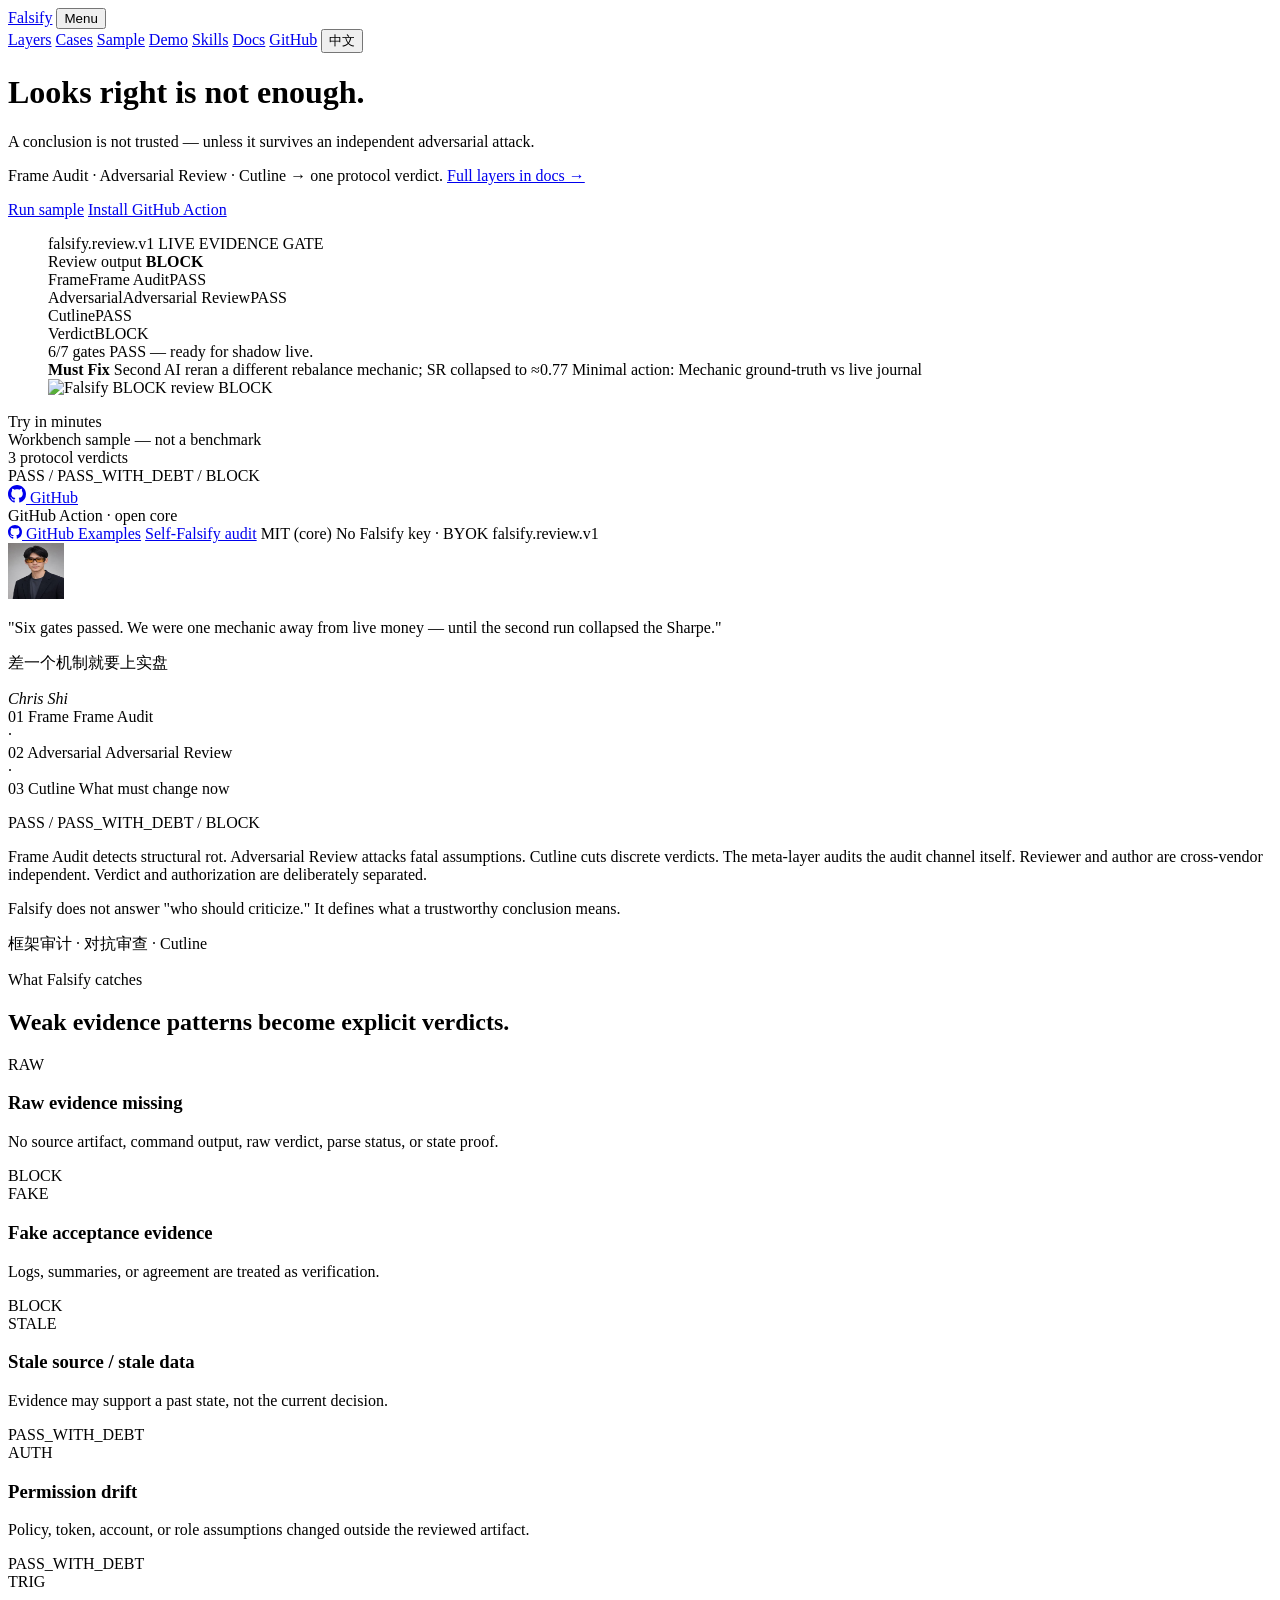
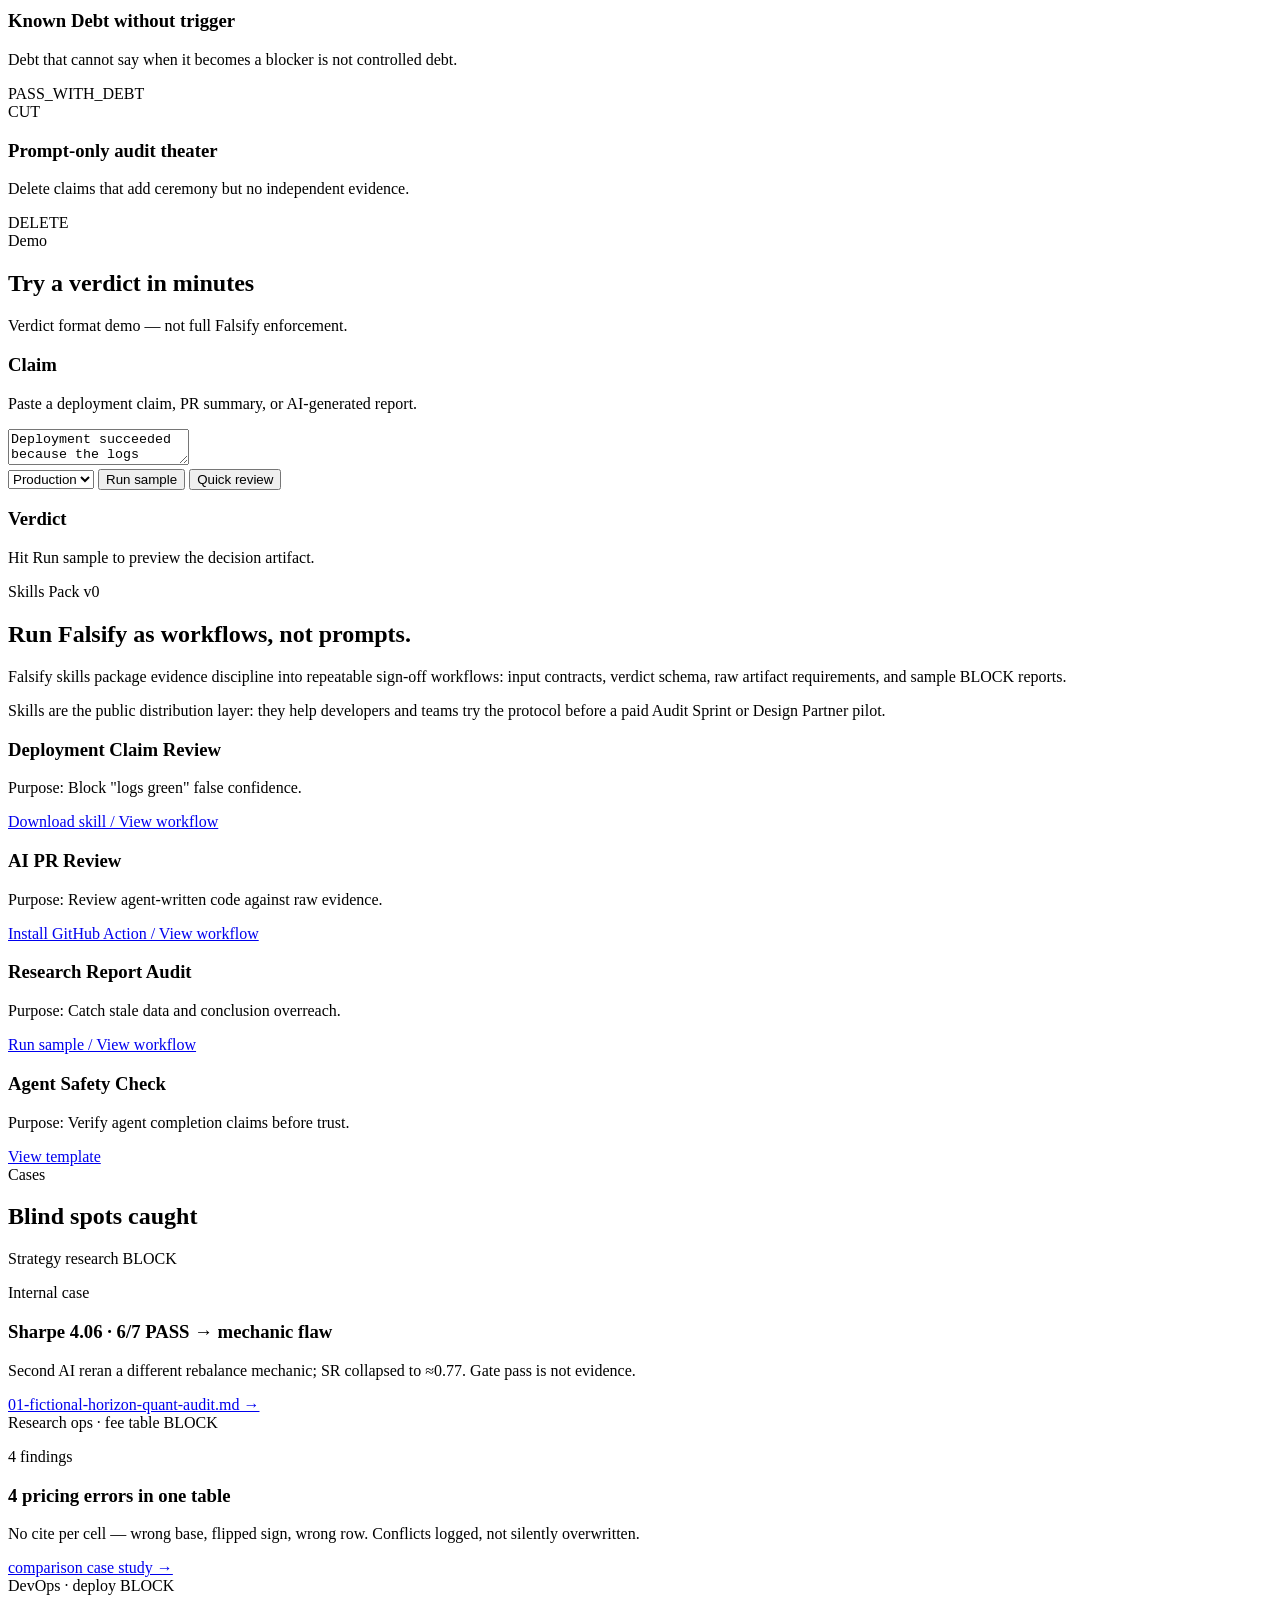
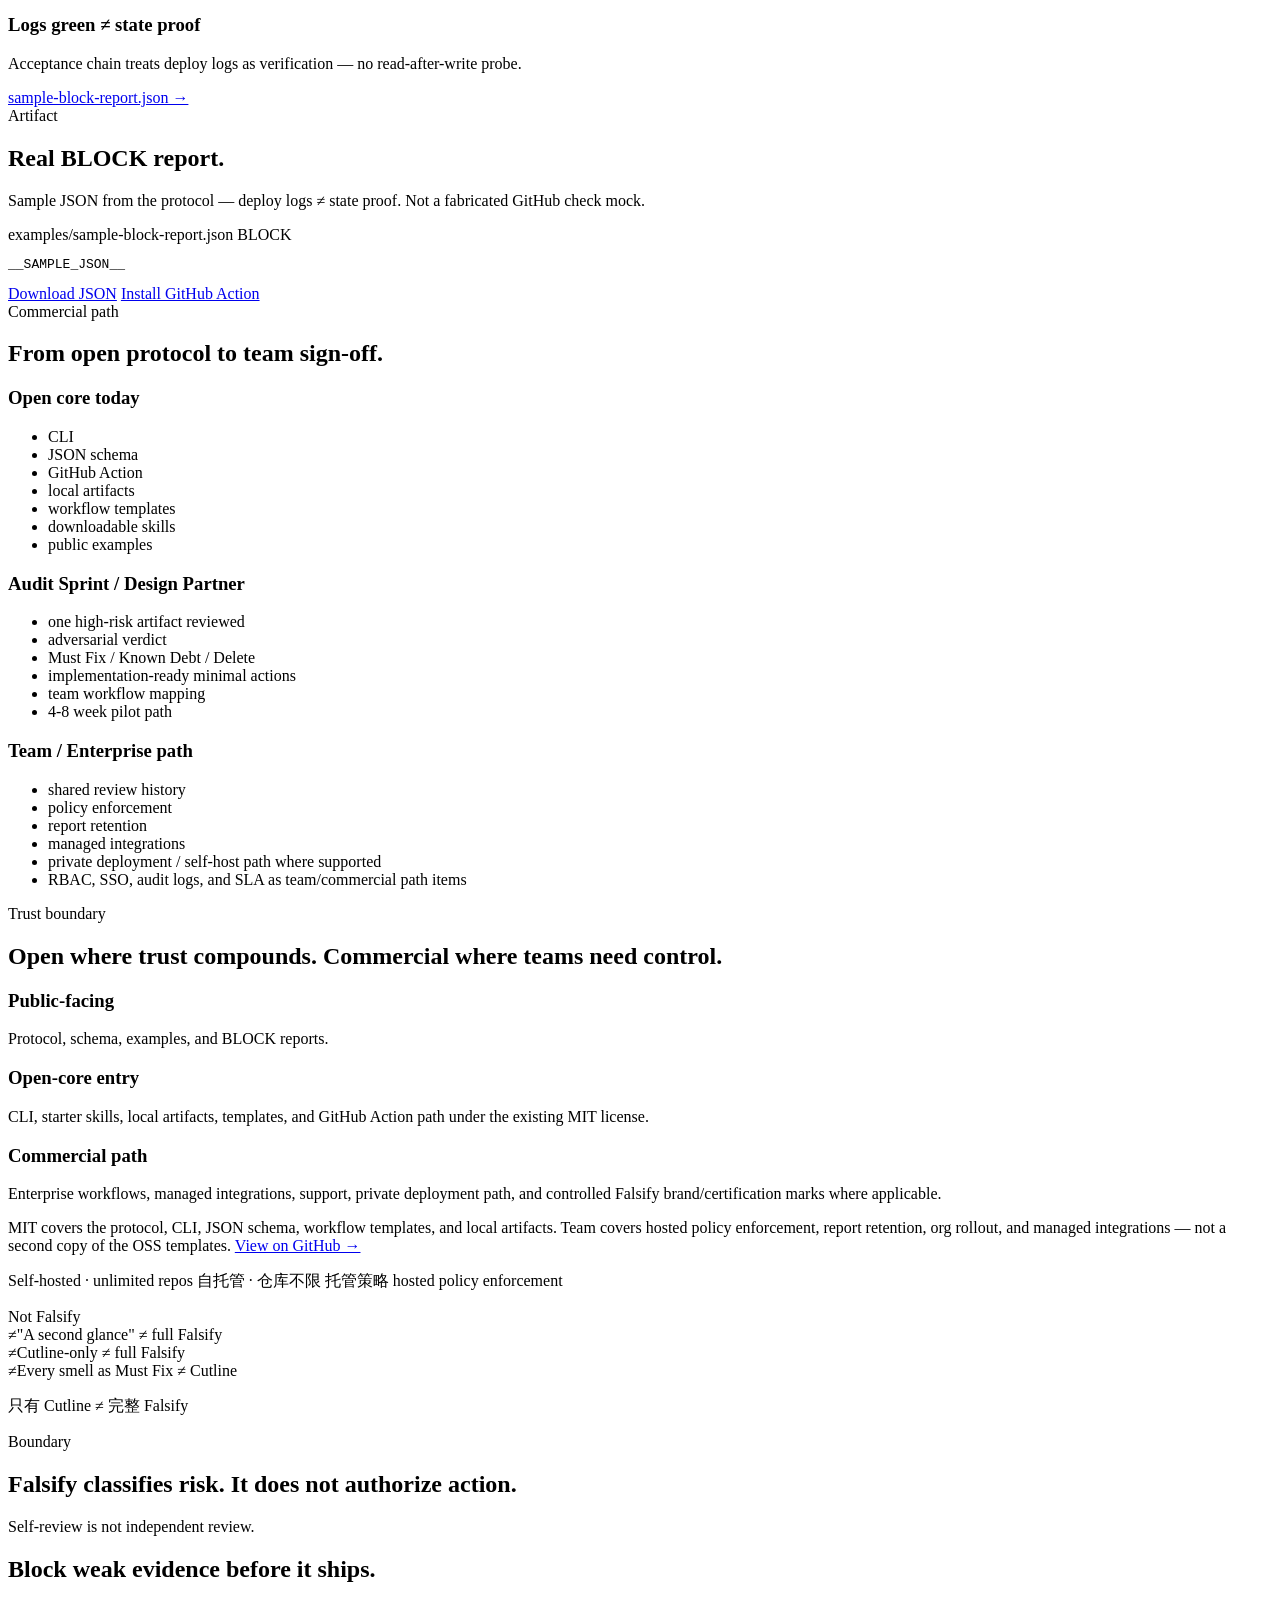
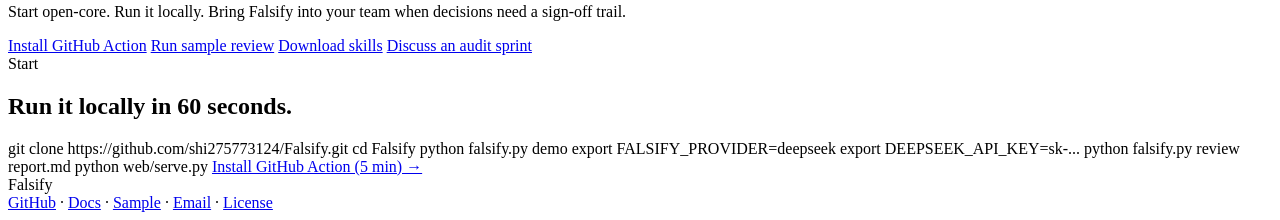
==== web/templates/home.html @ 7314b4de "Align homepage with production UI polish and Chinese copy. Match production tokens, layout, and zh s" ====
<!doctype html>
<html lang="en">
<head>
<meta charset="utf-8">
<meta name="viewport" content="width=device-width,initial-scale=1">
<title>Falsify — adversarial review for AI-era work</title>
<meta name="description" content="Falsify attacks false confidence, forces evidence, and cuts every risk into Must Fix, Known Debt, or Delete.">
<link rel="icon" href="/static/favicon.svg" type="image/svg+xml">
<link rel="icon" href="/static/favicon.ico" sizes="32x32">
<meta property="og:title" content="Falsify — adversarial review for AI-era work">
<meta property="og:description" content="Falsify turns confident AI output into a shipping decision: PASS, PASS_WITH_DEBT, or BLOCK — backed by raw evidence.">
<meta property="og:image" content="https://falsify.zjdeng.xyz/static/img/og-share.png">
<meta property="og:url" content="https://falsify.zjdeng.xyz/">
<meta property="og:type" content="website">
<meta name="twitter:card" content="summary_large_image">
<meta name="twitter:title" content="Falsify — adversarial review for AI-era work">
<meta name="twitter:description" content="PASS, PASS_WITH_DEBT, or BLOCK — backed by raw evidence.">
<meta name="twitter:image" content="https://falsify.zjdeng.xyz/static/img/og-share.png">
<link rel="preconnect" href="https://fonts.googleapis.com">
<link rel="preconnect" href="https://fonts.gstatic.com" crossorigin>
<link href="https://fonts.googleapis.com/css2?family=IBM+Plex+Mono:wght@500;600&family=Inter:wght@400;500;600;700;800&display=swap" rel="stylesheet">
<link rel="stylesheet" href="/static/css/tokens.css">
<link rel="stylesheet" href="/static/css/home.css">
</head>
<body>
<nav class="nav">
  <div class="wrap">
    <a class="brand" href="/">Falsify</a>
    <button class="nav-toggle" id="nav-toggle" type="button" aria-expanded="false" aria-controls="nav-links" data-i18n="nav_menu">Menu</button>
    <div class="links" id="nav-links">
      <a href="#layers" data-i18n="nav_layers">Layers</a>
      <a href="#cases" data-i18n="nav_cases">Cases</a>
      <a href="#artifact" data-i18n="nav_artifact">Sample</a>
      <a href="#demo" data-i18n="nav_demo">Demo</a>
      <a href="#skills" data-i18n="nav_skills">Skills</a>
      <a href="/docs/" data-i18n="nav_docs">Docs</a>
      <a href="https://github.com/shi275773124/Falsify" rel="noopener noreferrer">GitHub</a>
      <button class="lang-btn" id="lang-btn" type="button">中文</button>
    </div>
  </div>
</nav>
<div style="display:none" aria-hidden="true">
  <canvas id="cvs" role="img" aria-label="Falsify scan canvas"></canvas>
  <div class="compat-public-copy">
    Review first. Trust after.
    Falsify does not argue. It asks one question: where is the evidence.
    先审，再信。
    Falsify 不争辩，只问一件事：证据在哪里。
    Frame Audit + Adversarial Review + Cutline.
    Frame Audit · Adversarial Review · Cutline
    框架审计 + 对抗审查 + Cutline。
    audit the audit channel itself
    审计通道本身也要被审计
    human-auditability break
    owner / lock / lifecycle
    duplicated authority sources
    rollback / verification path
    naming / status semantics that mislead
    命名与状态语义误导
    Semantic verdict nudge
    Prompt-only audit theater
    Monitor-failure laundering
    Must Fix
    Known Debt
    Delete
    Verdict
    Final
    Falsify classifies risk. It does not authorize action.
    Falsify 只做风险分类，不做执行授权。
    independent final judgment
    Self-review is not independent review.
    Real backend, not fake analysis.
    Upgrade trigger:
    升级触发：
    Cutline-only ≠ full Falsify
    只有 Cutline ≠ 完整 Falsify
    差一个机制就要上实盘
    非完整 Falsify
    MIT (core)
    MIT（核心）
    3 protocol verdicts
    框架审计 · 对抗审查 · Cutline
    Self-hosted · unlimited repos
    自托管 · 仓库不限
    托管策略
    hosted policy enforcement
    one mechanic away from live money
  </div>
</div>

<header class="hero">
  <div class="hero-inner">
    <div class="hero-copy">
      <h1 data-i18n="h1">Looks right is not enough.</h1>
      <p class="sub" data-i18n="hero_sub">A conclusion is not trusted — unless it survives an independent adversarial attack.</p>
      <p class="hero-sub-note"><span data-i18n="hero_definition">Frame Audit · Adversarial Review · Cutline → one protocol verdict.</span> <a class="hero-docs-link" href="/docs/05-adversarial-review.md" data-i18n="hero_docs_link">Full layers in docs →</a></p>
      <div class="actions">
        <a class="btn primary" href="#demo" data-i18n="btn_run_sample_hero">Run sample</a>
        <a class="btn ghost" href="/docs/14-github-action-install.md" data-i18n="btn_install">Install GitHub Action</a>
      </div>
    </div>
    <div class="hero-visual">
      <figure class="hero-artifact">
        <div class="gate-panel hero-cockpit" aria-label="Verdict cockpit">
          <div class="cockpit-glow" aria-hidden="true"></div>
          <div class="gate-head">
            <span class="gate-schema">falsify.review.v1</span>
            <span class="gate-live status-dot" role="status">LIVE EVIDENCE GATE</span>
          </div>
          <div class="gate-verdict-hero">
            <span class="gate-verdict-label" data-i18n="preview_label">Review output</span>
            <strong class="gate-verdict-value verdict-block block-stamp">BLOCK</strong>
          </div>
          <div class="gate-stages">
            <div class="gate-stage"><span class="gate-label" data-i18n="gate_frame">Frame</span><span class="gate-map">Frame Audit</span><span class="gate-val" data-i18n="gate_pass">PASS</span></div>
            <div class="gate-stage"><span class="gate-label" data-i18n="gate_adv">Adversarial</span><span class="gate-map">Adversarial Review</span><span class="gate-val" data-i18n="gate_pass">PASS</span></div>
            <div class="gate-stage"><span class="gate-label" data-i18n="gate_cut">Cutline</span><span class="gate-val" data-i18n="gate_pass">PASS</span></div>
            <div class="gate-stage final"><span class="gate-label" data-i18n="gate_verdict">Verdict</span><span class="gate-val block-stamp">BLOCK</span></div>
          </div>
          <div class="gate-body">
            <div class="preview-title" data-i18n="preview_title">6/7 gates PASS — ready for shadow live.</div>
            <div class="preview-must-fix">
              <strong data-i18n="preview_must_fix">Must Fix</strong>
              <span data-i18n="preview_issue">Second AI reran a different rebalance mechanic; SR collapsed to ≈0.77</span>
              <span class="preview-action" data-i18n="preview_action">Minimal action: Mechanic ground-truth vs live journal</span>
            </div>
          </div>
        </div>
        <div class="hero-img-frame hero-img-accent">
          <img class="hero-check-img" src="/static/img/hero-block-check.png" width="420" height="260" alt="Falsify BLOCK review" data-i18n-alt="hero_img_alt" loading="eager" decoding="async">
          <span class="hero-stamp badge BLOCK block-stamp" aria-hidden="true">BLOCK</span>
        </div>
      </figure>
    </div>
  </div>
</header>

<section class="proof-strip" id="proof">
  <div class="wrap">
    <div class="proof-stats">
      <div class="proof-item">
        <div class="proof-val" data-i18n="ev1_val">Try in minutes</div>
        <div class="proof-lbl" data-i18n="ev1_lbl">Workbench sample — not a benchmark</div>
      </div>
      <div class="proof-item">
        <div class="proof-val" data-i18n="ev2_val">3 protocol verdicts</div>
        <div class="proof-lbl" data-i18n="ev2_lbl">PASS / PASS_WITH_DEBT / BLOCK</div>
      </div>
      <div class="proof-item">
        <div class="proof-val">
          <a class="proof-github" href="https://github.com/shi275773124/Falsify" rel="noopener noreferrer">
            <svg class="proof-gh-icon" width="18" height="18" viewBox="0 0 16 16" aria-hidden="true"><path fill="currentColor" d="M8 0C3.58 0 0 3.58 0 8c0 3.54 2.29 6.53 5.47 7.59.4.07.55-.17.55-.38 0-.19-.01-.82-.01-1.49-2.01.37-2.53-.49-2.69-.94-.09-.23-.48-.94-.82-1.13-.28-.15-.68-.52-.01-.53.63-.01 1.08.58 1.23.82.72 1.21 1.87.87 2.33.66.07-.52.28-.87.51-1.07-1.78-.2-3.64-.89-3.64-3.95 0-.87.31-1.59.82-2.15-.08-.2-.36-1.02.08-2.12 0 0 .67-.21 2.2.82.64-.18 1.32-.27 2-.27.68 0 1.36.09 2 .27 1.53-1.04 2.2-.82 2.2-.82.44 1.1.16 1.92.08 2.12.51.56.82 1.27.82 2.15 0 3.07-1.87 3.75-3.65 3.95.29.25.54.73.54 1.48 0 1.07-.01 1.93-.01 2.2 0 .21.15.46.55.38A8.013 8.013 0 0016 8c0-4.42-3.58-8-8-8z"/></svg>
            <span data-i18n="proof_github">GitHub</span>
          </a>
        </div>
        <div class="proof-lbl" data-i18n="proof_action">GitHub Action · open core</div>
      </div>
    </div>
  </div>
</section>

<section class="trust-band" aria-label="Trust signals">
  <div class="trust-band-inner">
    <div class="trust-chips">
      <a class="trust-chip trust-link" href="https://github.com/shi275773124/Falsify" rel="noopener noreferrer">
        <svg class="trust-gh-icon" width="14" height="14" viewBox="0 0 16 16" aria-hidden="true"><path fill="currentColor" d="M8 0C3.58 0 0 3.58 0 8c0 3.54 2.29 6.53 5.47 7.59.4.07.55-.17.55-.38 0-.19-.01-.82-.01-1.49-2.01.37-2.53-.49-2.69-.94-.09-.23-.48-.94-.82-1.13-.28-.15-.68-.52-.01-.53.63-.01 1.08.58 1.23.82.72 1.21 1.87.87 2.33.66.07-.52.28-.87.51-1.07-1.78-.2-3.64-.89-3.64-3.95 0-.87.31-1.59.82-2.15-.08-.2-.36-1.02.08-2.12 0 0 .67-.21 2.2.82.64-.18 1.32-.27 2-.27.68 0 1.36.09 2 .27 1.53-1.04 2.2-.82 2.2-.82.44 1.1.16 1.92.08 2.12.51.56.82 1.27.82 2.15 0 3.07-1.87 3.75-3.65 3.95.29.25.54.73.54 1.48 0 1.07-.01 1.93-.01 2.2 0 .21.15.46.55.38A8.013 8.013 0 0016 8c0-4.42-3.58-8-8-8z"/></svg>
        <span data-i18n="trust_band_github">GitHub</span>
      </a>
      <a class="trust-chip trust-link" href="https://github.com/shi275773124/Falsify/tree/main/examples" rel="noopener noreferrer" data-i18n="trust_examples">Examples</a>
      <a class="trust-chip trust-link" href="https://github.com/shi275773124/Falsify/blob/main/docs/self-falsify-2026-06-25.md" rel="noopener noreferrer" data-i18n="trust_self_audit">Self-Falsify audit</a>
      <span class="trust-chip trust-item" data-i18n="trust_mit">MIT (core)</span>
      <span class="trust-chip trust-item" data-i18n="trust_byok">No Falsify key · BYOK</span>
      <span class="trust-chip trust-item" data-i18n="trust_schema">falsify.review.v1</span>
    </div>
  </div>
</section>

<section class="quote">
  <div class="wrap">
    <div class="quote-card">
      <div class="avatar" role="img" aria-label="Chris Shi">
        <img class="avatar-img" src="/assets/chris-shi-founder.png" alt="Chris Shi" width="56" height="56" loading="lazy" decoding="async">
      </div>
      <div class="quote-body">
        <p data-i18n="quote_p">"Six gates passed. We were one mechanic away from live money — until the second run collapsed the Sharpe."</p>
        <p class="compat-copy">差一个机制就要上实盘</p>
        <cite data-i18n="quote_cite">Chris Shi</cite>
      </div>
    </div>
  </div>
</section>

<section class="hero-layers" id="layers">
  <div class="wrap layers-wrap">
    <div class="layers-scroll-wrap">
      <div class="layers-strip" role="list">
        <article class="layer-chip" role="listitem">
          <span class="layer-step-num" aria-hidden="true">01</span>
          <span class="layer-tag" data-i18n="hero_layers_l1_tag">Frame</span>
          <span class="layer-map-tag" data-i18n="hero_layers_l1_map">Frame Audit</span>
        </article>
        <span class="layer-sep" aria-hidden="true">·</span>
        <article class="layer-chip" role="listitem">
          <span class="layer-step-num" aria-hidden="true">02</span>
          <span class="layer-tag" data-i18n="hero_layers_l2_tag">Adversarial</span>
          <span class="layer-map-tag" data-i18n="hero_layers_l2_map">Adversarial Review</span>
        </article>
        <span class="layer-sep" aria-hidden="true">·</span>
        <article class="layer-chip" role="listitem">
          <span class="layer-step-num" aria-hidden="true">03</span>
          <span class="layer-tag" data-i18n="hero_layers_l3_tag">Cutline</span>
          <span class="layer-map-tag" data-i18n="hero_layers_l3_map">What must change now</span>
        </article>
      </div>
    </div>
    <p class="hero-layers-verdicts" data-i18n="hero_layers_verdicts">PASS / PASS_WITH_DEBT / BLOCK</p>
    <p class="layers-manifesto" data-i18n="layers_manifesto_1">Frame Audit detects structural rot. Adversarial Review attacks fatal assumptions. Cutline cuts discrete verdicts. The meta-layer audits the audit channel itself. Reviewer and author are cross-vendor independent. Verdict and authorization are deliberately separated.</p>
    <p class="layers-manifesto layers-manifesto-kicker" data-i18n="layers_manifesto_2">Falsify does not answer "who should criticize." It defines what a trustworthy conclusion means.</p>
    <p class="compat-copy">框架审计 · 对抗审查 · Cutline</p>
  </div>
</section>

<section class="s alt" id="catches">
  <div class="wrap">
    <div class="section-head">
      <div class="tag" data-i18n="catches_tag">What Falsify catches</div>
      <h2 data-i18n="catches_h2">Weak evidence patterns become explicit verdicts.</h2>
    </div>
    <div class="bento-grid">
      <article class="bento-card wide danger"><span class="glyph">RAW</span><h3 data-i18n="catch_1_title">Raw evidence missing</h3><p data-i18n="catch_1_body">No source artifact, command output, raw verdict, parse status, or state proof.</p><span class="badge BLOCK">BLOCK</span></article>
      <article class="bento-card danger"><span class="glyph">FAKE</span><h3 data-i18n="catch_2_title">Fake acceptance evidence</h3><p data-i18n="catch_2_body">Logs, summaries, or agreement are treated as verification.</p><span class="badge BLOCK">BLOCK</span></article>
      <article class="bento-card"><span class="glyph">STALE</span><h3 data-i18n="catch_3_title">Stale source / stale data</h3><p data-i18n="catch_3_body">Evidence may support a past state, not the current decision.</p><span class="badge PASS_WITH_DEBT">PASS_WITH_DEBT</span></article>
      <article class="bento-card tall"><span class="glyph">AUTH</span><h3 data-i18n="catch_4_title">Permission drift</h3><p data-i18n="catch_4_body">Policy, token, account, or role assumptions changed outside the reviewed artifact.</p><span class="badge PASS_WITH_DEBT">PASS_WITH_DEBT</span></article>
      <article class="bento-card"><span class="glyph">TRIG</span><h3 data-i18n="catch_5_title">Known Debt without trigger</h3><p data-i18n="catch_5_body">Debt that cannot say when it becomes a blocker is not controlled debt.</p><span class="badge PASS_WITH_DEBT">PASS_WITH_DEBT</span></article>
      <article class="bento-card delete"><span class="glyph">CUT</span><h3 data-i18n="catch_6_title">Prompt-only audit theater</h3><p data-i18n="catch_6_body">Delete claims that add ceremony but no independent evidence.</p><span class="cutline-chip" data-i18n="delete_chip">DELETE</span></article>
    </div>
  </div>
</section>

<section class="s" id="demo">
  <div class="wrap">
    <div class="section-head workbench-head">
      <div class="tag" data-i18n="nav_demo">Demo</div>
      <h2 data-i18n="workbench_h2">Try a verdict in minutes</h2>
      <p class="lead workbench-note" data-i18n="workbench_scope">Verdict format demo — not full Falsify enforcement.</p>
    </div>
    <div class="workbench-panel">
      <div class="workbench">
        <div class="panel">
          <h3 data-i18n="input_h3">Claim</h3>
          <p data-i18n="input_p">Paste a deployment claim, PR summary, or AI-generated report.</p>
          <textarea id="t">Deployment succeeded because the logs completed. Another AI reviewed it and found no issue. No raw verdict, parse status, finish_reason, or usage counts were kept.</textarea>
          <div class="row">
            <select id="s" aria-label="Review scenario">
              <option value="general" data-i18n="scenario_general">General</option>
              <option value="code" data-i18n="scenario_code">Code / PR</option>
              <option value="research" data-i18n="scenario_research">Research</option>
              <option value="production" selected data-i18n="scenario_production">Production</option>
            </select>
            <button class="btn primary" type="button" id="btn-sample" data-i18n="btn_sample">Run sample</button>
            <button class="btn ghost" type="button" id="b" data-i18n="btn_review">Quick review</button>
          </div>
        </div>
        <div class="panel result" id="out" aria-live="polite">
          <h3 data-i18n="output_h3">Verdict</h3>
          <p data-i18n="output_p">Hit Run sample to preview the decision artifact.</p>
        </div>
      </div>
    </div>
  </div>
</section>

<section class="s alt" id="skills">
  <div class="wrap">
    <div class="section-head">
      <div class="tag" data-i18n="skills_tag">Skills Pack v0</div>
      <h2 data-i18n="skills_h2">Run Falsify as workflows, not prompts.</h2>
      <p class="lead" data-i18n="skills_lead">Falsify skills package evidence discipline into repeatable sign-off workflows: input contracts, verdict schema, raw artifact requirements, and sample BLOCK reports.</p>
      <p class="lead" data-i18n="skills_commercial">Skills are the public distribution layer: they help developers and teams try the protocol before a paid Audit Sprint or Design Partner pilot.</p>
    </div>
    <div class="skills-grid">
      <article class="skill-card"><h3 data-i18n="skill_1_title">Deployment Claim Review</h3><p data-i18n="skill_1_body">Purpose: Block "logs green" false confidence.</p><a href="https://github.com/shi275773124/Falsify/tree/main/skills/falsify-deployment-claim" data-i18n="skill_1_cta">Download skill / View workflow</a></article>
      <article class="skill-card"><h3 data-i18n="skill_2_title">AI PR Review</h3><p data-i18n="skill_2_body">Purpose: Review agent-written code against raw evidence.</p><a href="/docs/14-github-action-install.md" data-i18n="skill_2_cta">Install GitHub Action / View workflow</a></article>
      <article class="skill-card"><h3 data-i18n="skill_3_title">Research Report Audit</h3><p data-i18n="skill_3_body">Purpose: Catch stale data and conclusion overreach.</p><a href="https://github.com/shi275773124/Falsify/tree/main/skills/falsify-research-report/examples" data-i18n="skill_3_cta">Run sample / View workflow</a></article>
      <article class="skill-card"><h3 data-i18n="skill_4_title">Agent Safety Check</h3><p data-i18n="skill_4_body">Purpose: Verify agent completion claims before trust.</p><a href="https://github.com/shi275773124/Falsify/tree/main/skills/falsify-agent-safety-check/templates/input.md" data-i18n="skill_4_cta">View template</a></article>
    </div>
  </div>
</section>

<section class="s" id="cases">
  <div class="wrap">
    <div class="section-head">
      <div class="tag" data-i18n="cases_tag">Cases</div>
      <h2 data-i18n="cases_h2">Blind spots caught</h2>
    </div>
    <div class="cases-grid">
      <article class="case-card">
        <div class="case-head">
          <span class="case-domain" data-i18n="case1_domain">Strategy research</span>
          <span class="badge BLOCK case-badge">BLOCK</span>
        </div>
        <p class="case-illus" data-i18n="case_illus">Internal case</p>
        <h3 class="case-title" data-i18n="case1_title">Sharpe 4.06 · 6/7 PASS → mechanic flaw</h3>
        <p class="case-finding" data-i18n="case1_finding">Second AI reran a different rebalance mechanic; SR collapsed to ≈0.77. Gate pass is not evidence.</p>
        <a class="case-link" href="https://github.com/shi275773124/Falsify/blob/main/examples/real-cases/01-fictional-horizon-quant-audit.md" target="_blank" rel="noopener noreferrer" data-i18n="case1_link">01-fictional-horizon-quant-audit.md →</a>
      </article>
      <article class="case-card">
        <div class="case-head">
          <span class="case-domain" data-i18n="case2_domain">Research ops · fee table</span>
          <span class="badge BLOCK case-badge">BLOCK</span>
        </div>
        <p class="case-findings-count" data-i18n="case2_findings">4 findings</p>
        <h3 class="case-title" data-i18n="case2_title">4 pricing errors in one table</h3>
        <p class="case-finding" data-i18n="case2_finding">No cite per cell — wrong base, flipped sign, wrong row. Conflicts logged, not silently overwritten.</p>
        <a class="case-link" href="https://github.com/shi275773124/Falsify/blob/main/examples/comparison-case-study/README.md" target="_blank" rel="noopener noreferrer" data-i18n="case2_link">comparison case study →</a>
      </article>
      <article class="case-card">
        <div class="case-head">
          <span class="case-domain" data-i18n="case3_domain">DevOps · deploy</span>
          <span class="badge BLOCK case-badge">BLOCK</span>
        </div>
        <h3 class="case-title" data-i18n="case3_title">Logs green ≠ state proof</h3>
        <p class="case-finding" data-i18n="case3_finding">Acceptance chain treats deploy logs as verification — no read-after-write probe.</p>
        <a class="case-link" href="https://github.com/shi275773124/Falsify/blob/main/examples/sample-block-report.json" target="_blank" rel="noopener noreferrer" data-i18n="case3_link">sample-block-report.json →</a>
      </article>
    </div>
  </div>
</section>

<section class="s alt" id="artifact">
  <div class="wrap">
    <div class="section-head">
      <div class="tag" data-i18n="artifact_tag">Artifact</div>
      <h2 data-i18n="artifact_h2">Real BLOCK report.</h2>
      <p class="lead" data-i18n="artifact_lead">Sample JSON from the protocol — deploy logs ≠ state proof. Not a fabricated GitHub check mock.</p>
    </div>
    <div class="artifact-panel">
      <div class="artifact-head">
        <span>examples/sample-block-report.json</span>
        <span class="badge BLOCK">BLOCK</span>
      </div>
      <pre class="artifact-body" id="artifact-json">__SAMPLE_JSON__</pre>
    </div>
    <div class="artifact-actions">
      <a class="btn ghost" href="/examples/sample-block-report.json" data-i18n="artifact_download">Download JSON</a>
      <a class="btn primary" href="/docs/14-github-action-install.md" data-i18n="btn_install">Install GitHub Action</a>
    </div>
  </div>
</section>

<section class="s" id="commercial">
  <div class="wrap">
    <div class="section-head">
      <div class="tag" data-i18n="commercial_tag">Commercial path</div>
      <h2 data-i18n="commercial_h2">From open protocol to team sign-off.</h2>
    </div>
    <div class="boundary-grid">
      <article class="boundary-card"><h3 data-i18n="open_title">Open core today</h3><ul><li>CLI</li><li>JSON schema</li><li>GitHub Action</li><li>local artifacts</li><li>workflow templates</li><li>downloadable skills</li><li>public examples</li></ul></article>
      <article class="boundary-card"><h3 data-i18n="audit_title">Audit Sprint / Design Partner</h3><ul><li data-i18n="audit_1">one high-risk artifact reviewed</li><li data-i18n="audit_2">adversarial verdict</li><li data-i18n="audit_3">Must Fix / Known Debt / Delete</li><li data-i18n="audit_4">implementation-ready minimal actions</li><li data-i18n="audit_5">team workflow mapping</li><li data-i18n="audit_6">4-8 week pilot path</li></ul></article>
      <article class="boundary-card"><h3 data-i18n="team_title">Team / Enterprise path</h3><ul><li data-i18n="team_1">shared review history</li><li data-i18n="team_2">policy enforcement</li><li data-i18n="team_3">report retention</li><li data-i18n="team_5">managed integrations</li><li data-i18n="team_7">private deployment / self-host path where supported</li><li data-i18n="team_6">RBAC, SSO, audit logs, and SLA as team/commercial path items</li></ul></article>
    </div>
  </div>
</section>

<section class="s alt" id="trust-boundary">
  <div class="wrap">
    <div class="section-head">
      <div class="tag" data-i18n="trust_boundary_tag">Trust boundary</div>
      <h2 data-i18n="trust_boundary_h2">Open where trust compounds. Commercial where teams need control.</h2>
    </div>
    <div class="boundary-grid">
      <article class="boundary-card"><h3 data-i18n="boundary_public">Public-facing</h3><p>Protocol, schema, examples, and BLOCK reports.</p></article>
      <article class="boundary-card"><h3 data-i18n="boundary_open">Open-core entry</h3><p>CLI, starter skills, local artifacts, templates, and GitHub Action path under the existing MIT license.</p></article>
      <article class="boundary-card"><h3 data-i18n="boundary_commercial">Commercial path</h3><p>Enterprise workflows, managed integrations, support, private deployment path, and controlled Falsify brand/certification marks where applicable.</p></article>
    </div>
    <p class="footer-licensing" id="licensing">
      <span data-i18n="licensing_p">MIT covers the protocol, CLI, JSON schema, workflow templates, and local artifacts. Team covers hosted policy enforcement, report retention, org rollout, and managed integrations — not a second copy of the OSS templates.</span>
      <a href="/docs/12-open-core-boundary.md" data-i18n="licensing_link">View on GitHub →</a>
    </p>
    <p class="compat-copy">Self-hosted · unlimited repos 自托管 · 仓库不限 托管策略 hosted policy enforcement</p>
  </div>
</section>

<section class="s alt" id="limits">
  <div class="wrap">
    <div class="limits-grid">
      <div class="limits-antipatterns">
        <div class="tag" data-i18n="limits_tag">Not Falsify</div>
        <div class="problems problems-stack">
          <div class="problem problem-accent"><span class="problem-mark" aria-hidden="true">≠</span><span data-i18n="ap_1">"A second glance" ≠ full Falsify</span></div>
          <div class="problem problem-accent"><span class="problem-mark" aria-hidden="true">≠</span><span data-i18n="ap_2">Cutline-only ≠ full Falsify</span></div>
          <div class="problem problem-accent"><span class="problem-mark" aria-hidden="true">≠</span><span data-i18n="ap_3">Every smell as Must Fix ≠ Cutline</span></div>
        </div>
        <p class="compat-copy">只有 Cutline ≠ 完整 Falsify</p>
      </div>
      <div class="limits-boundary">
        <div class="tag" data-i18n="boundary_tag">Boundary</div>
        <h2 data-i18n="boundary_h2">Falsify classifies risk. It does not authorize action.</h2>
        <p class="lead" data-i18n="boundary_p">Self-review is not independent review.</p>
      </div>
    </div>
  </div>
</section>

<section class="s final-cta">
  <div class="wrap cta-wrap">
    <h2 data-i18n="cta_h2">Block weak evidence before it ships.</h2>
    <p data-i18n="cta_p">Start open-core. Run it locally. Bring Falsify into your team when decisions need a sign-off trail.</p>
    <div class="actions center">
      <a class="btn primary" href="/docs/14-github-action-install.md" data-i18n="btn_install">Install GitHub Action</a>
      <a class="btn ghost" href="#demo" data-i18n="btn_run_sample">Run sample review</a>
      <a class="btn ghost" href="#skills" data-i18n="btn_download_skills">Download skills</a>
      <a class="text-link" href="mailto:chrisshi168@icloud.com?subject=Falsify%20Audit%20Sprint" data-i18n="btn_audit">Discuss an audit sprint</a>
    </div>
  </div>
</section>

<section class="s alt" id="start">
  <div class="wrap">
    <div class="section-head">
      <div class="tag" data-i18n="start_tag">Start</div>
      <h2 data-i18n="start_h2">Run it locally in 60 seconds.</h2>
    </div>
    <div class="terminal">git clone https://github.com/shi275773124/Falsify.git
cd Falsify
python falsify.py demo
export FALSIFY_PROVIDER=deepseek
export DEEPSEEK_API_KEY=sk-...
python falsify.py review report.md
python web/serve.py
<a href="/docs/14-github-action-install.md" data-i18n="docs_install">Install GitHub Action (5 min) →</a></div>
  </div>
</section>

<footer>
  <div class="wrap">
    <div>Falsify</div>
    <div>
      <a href="https://github.com/shi275773124/Falsify" rel="noopener noreferrer">GitHub</a> ·
      <a href="/docs/" data-i18n="nav_docs">Docs</a> ·
      <a href="/examples/sample-block-report.json">Sample</a> ·
      <a href="mailto:chrisshi168@icloud.com?subject=Falsify%20Audit%20Sprint">Email</a> ·
      <a href="https://github.com/shi275773124/Falsify/blob/main/LICENSE" rel="noopener noreferrer">License</a>
    </div>
  </div>
</footer>

<script>__HOME_JS__</script>
</body>
</html>
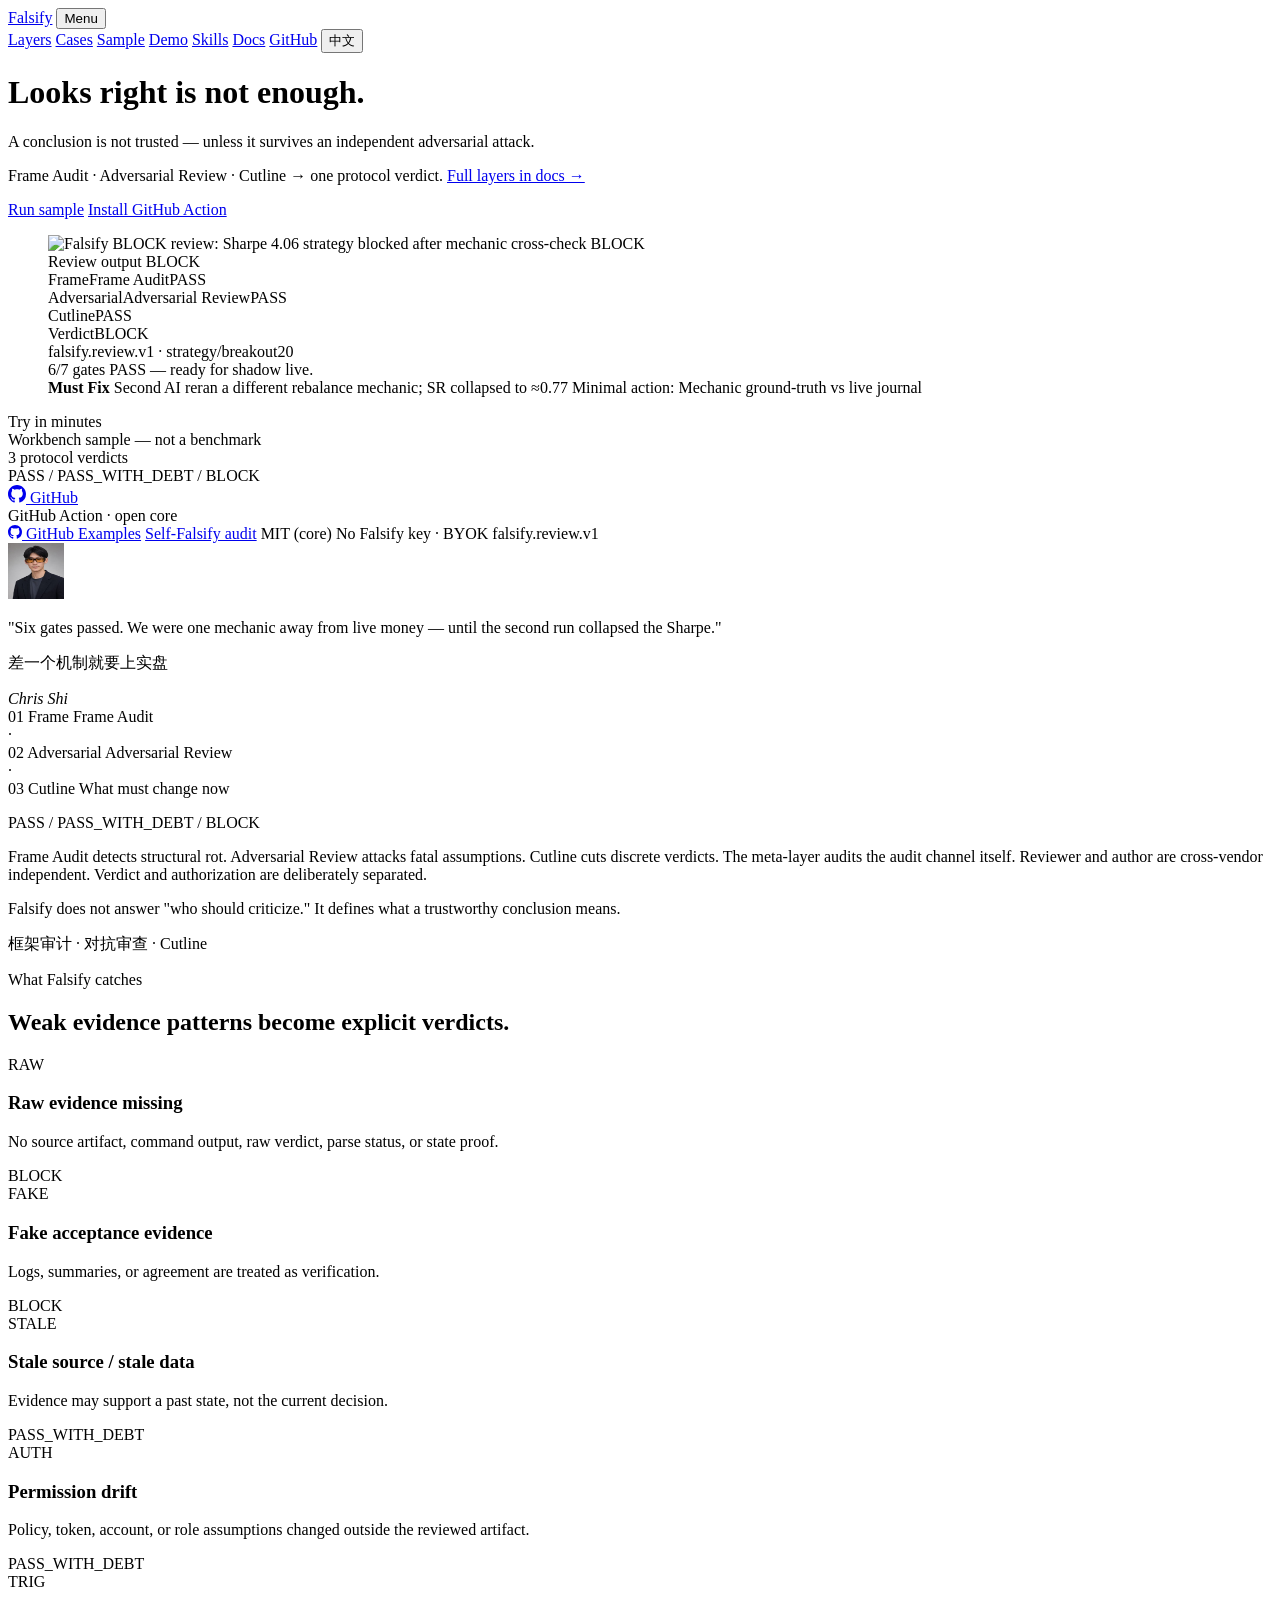
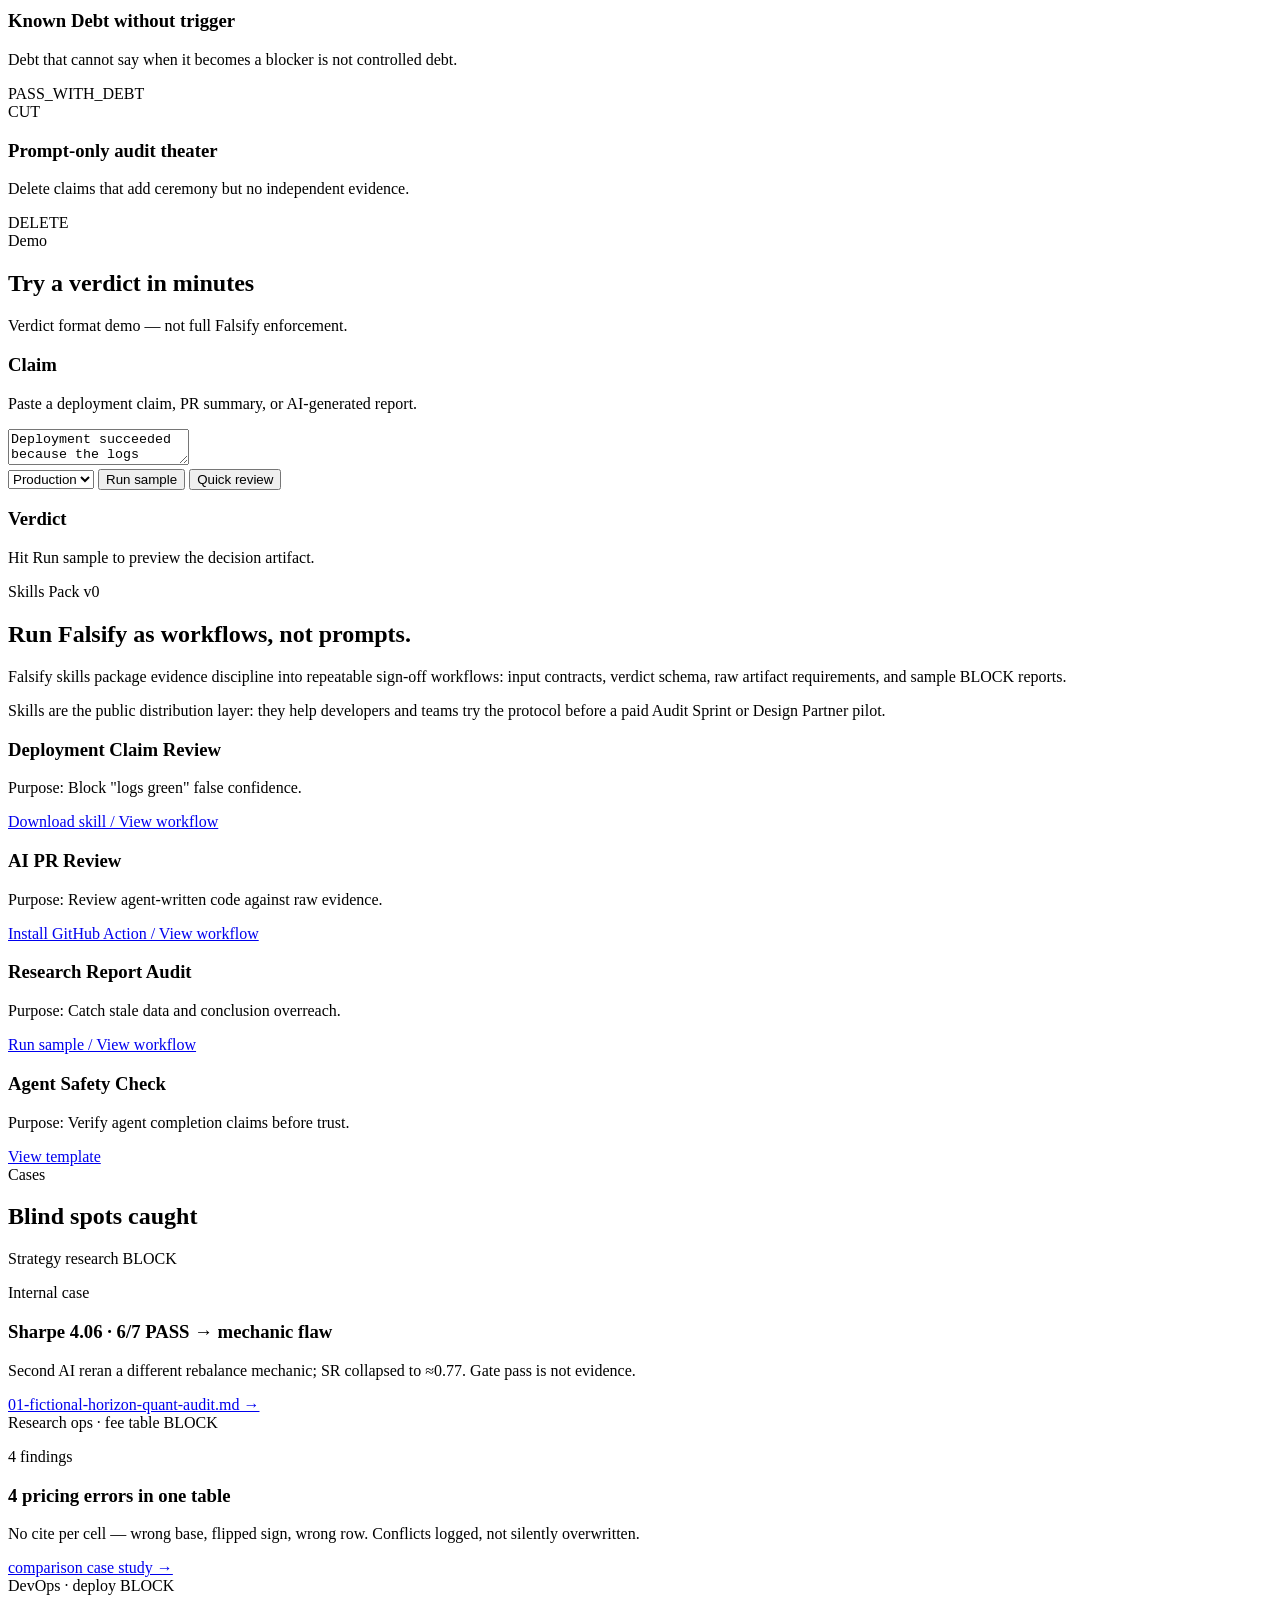
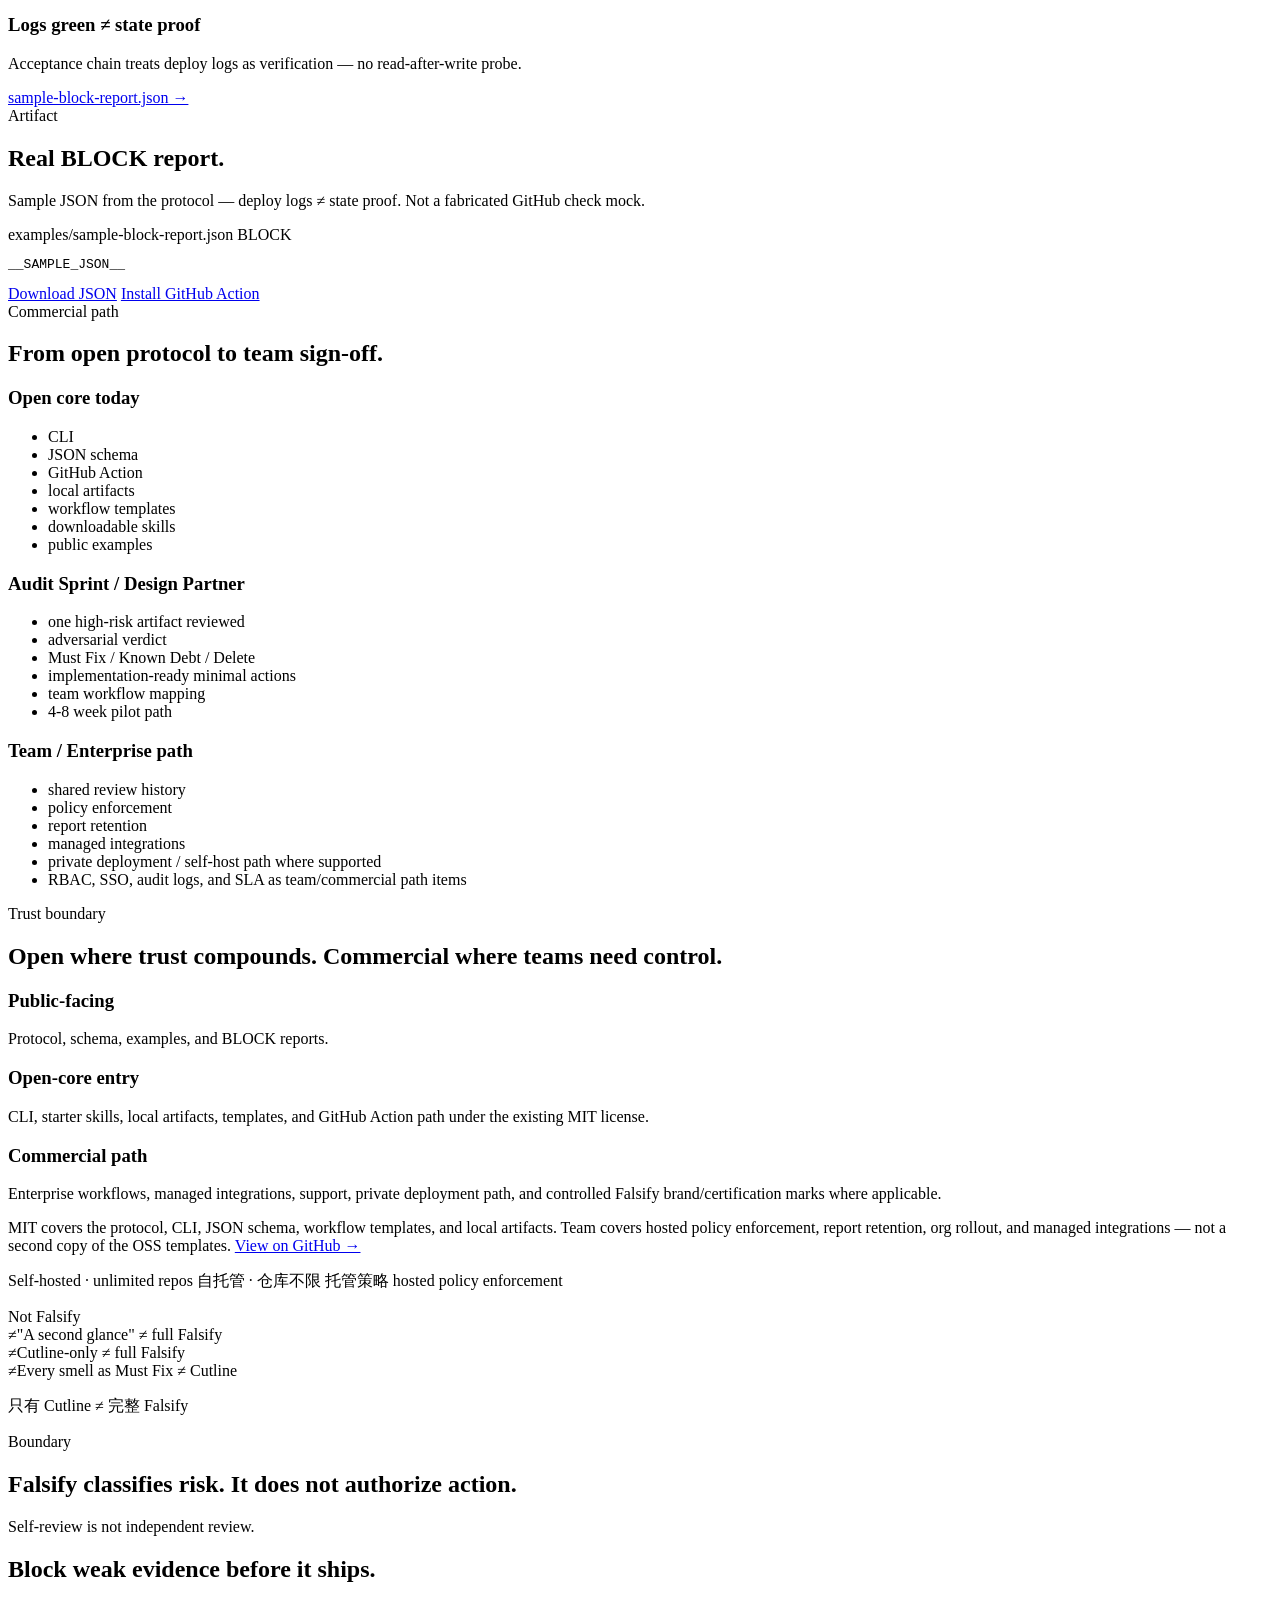
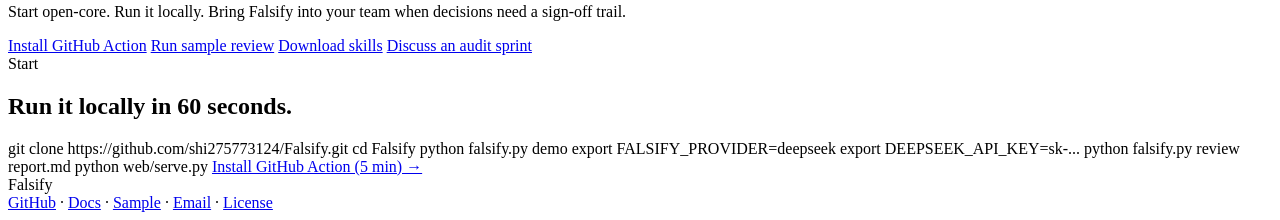
==== commit 15f0ebf0: "Add skills pack, docs, and production-aligned homepage polish. Ship four falsify-* skills, refresh R" ====
--- a/web/templates/home.html
+++ b/web/templates/home.html
@@ -101,23 +101,23 @@
     </div>
     <div class="hero-visual">
       <figure class="hero-artifact">
-        <div class="gate-panel hero-cockpit" aria-label="Verdict cockpit">
-          <div class="cockpit-glow" aria-hidden="true"></div>
+        <div class="hero-img-frame">
+          <img class="hero-check-img" src="/static/img/hero-block-check.png" width="420" height="260" alt="Falsify BLOCK review: Sharpe 4.06 strategy blocked after mechanic cross-check" data-i18n-alt="hero_img_alt" loading="eager" decoding="async">
+          <span class="hero-stamp badge BLOCK block-stamp" aria-hidden="true">BLOCK</span>
+        </div>
+        <div class="gate-panel gate-panel-fallback" aria-hidden="true">
           <div class="gate-head">
-            <span class="gate-schema">falsify.review.v1</span>
-            <span class="gate-live status-dot" role="status">LIVE EVIDENCE GATE</span>
-          </div>
-          <div class="gate-verdict-hero">
-            <span class="gate-verdict-label" data-i18n="preview_label">Review output</span>
-            <strong class="gate-verdict-value verdict-block block-stamp">BLOCK</strong>
+            <span data-i18n="preview_label">Review output</span>
+            <span class="badge BLOCK block-stamp">BLOCK</span>
           </div>
           <div class="gate-stages">
-            <div class="gate-stage"><span class="gate-label" data-i18n="gate_frame">Frame</span><span class="gate-map">Frame Audit</span><span class="gate-val" data-i18n="gate_pass">PASS</span></div>
-            <div class="gate-stage"><span class="gate-label" data-i18n="gate_adv">Adversarial</span><span class="gate-map">Adversarial Review</span><span class="gate-val" data-i18n="gate_pass">PASS</span></div>
+            <div class="gate-stage"><span class="gate-label" data-i18n="gate_frame">Frame</span><span class="gate-map" data-i18n="hero_layers_l1_map">Frame Audit</span><span class="gate-val" data-i18n="gate_pass">PASS</span></div>
+            <div class="gate-stage"><span class="gate-label" data-i18n="gate_adv">Adversarial</span><span class="gate-map" data-i18n="hero_layers_l2_map">Adversarial Review</span><span class="gate-val" data-i18n="gate_pass">PASS</span></div>
             <div class="gate-stage"><span class="gate-label" data-i18n="gate_cut">Cutline</span><span class="gate-val" data-i18n="gate_pass">PASS</span></div>
             <div class="gate-stage final"><span class="gate-label" data-i18n="gate_verdict">Verdict</span><span class="gate-val block-stamp">BLOCK</span></div>
           </div>
           <div class="gate-body">
+            <div class="preview-schema">falsify.review.v1 · strategy/breakout20</div>
             <div class="preview-title" data-i18n="preview_title">6/7 gates PASS — ready for shadow live.</div>
             <div class="preview-must-fix">
               <strong data-i18n="preview_must_fix">Must Fix</strong>
@@ -125,10 +125,6 @@
               <span class="preview-action" data-i18n="preview_action">Minimal action: Mechanic ground-truth vs live journal</span>
             </div>
           </div>
-        </div>
-        <div class="hero-img-frame hero-img-accent">
-          <img class="hero-check-img" src="/static/img/hero-block-check.png" width="420" height="260" alt="Falsify BLOCK review" data-i18n-alt="hero_img_alt" loading="eager" decoding="async">
-          <span class="hero-stamp badge BLOCK block-stamp" aria-hidden="true">BLOCK</span>
         </div>
       </figure>
     </div>
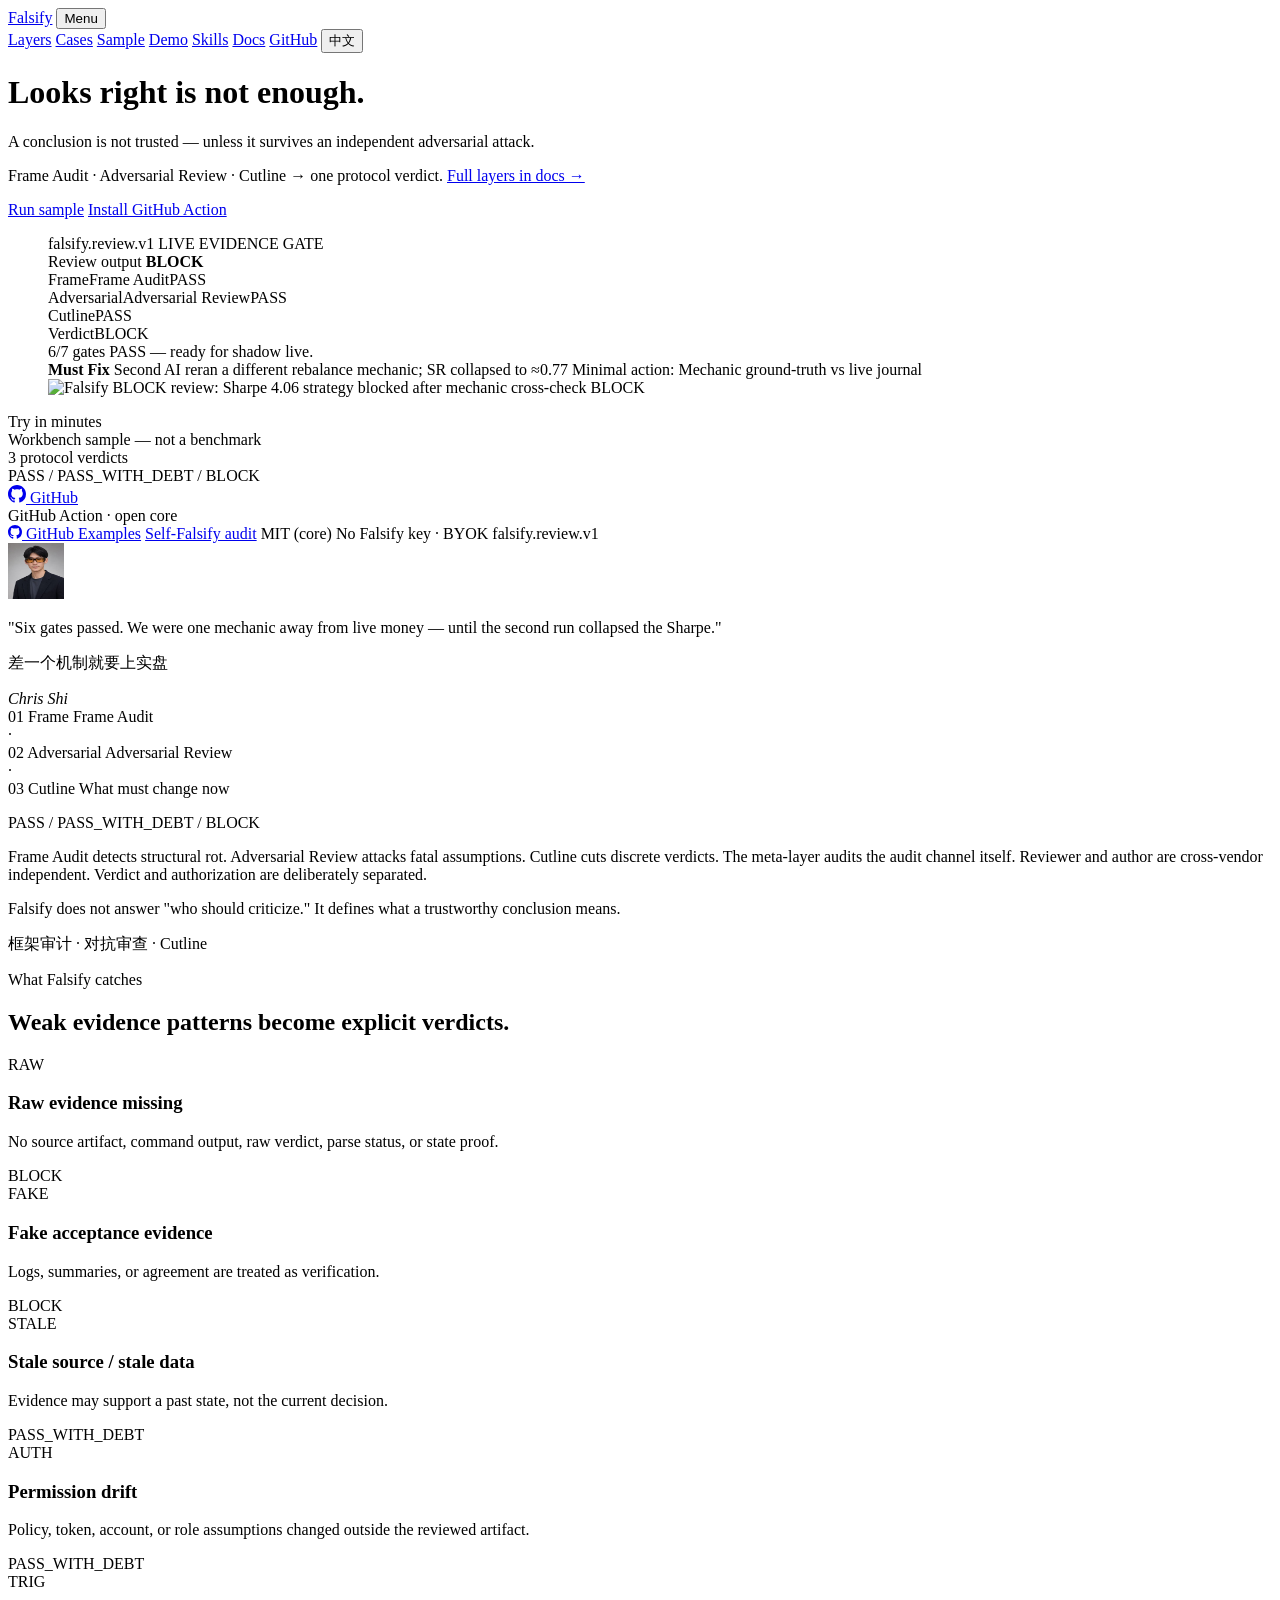
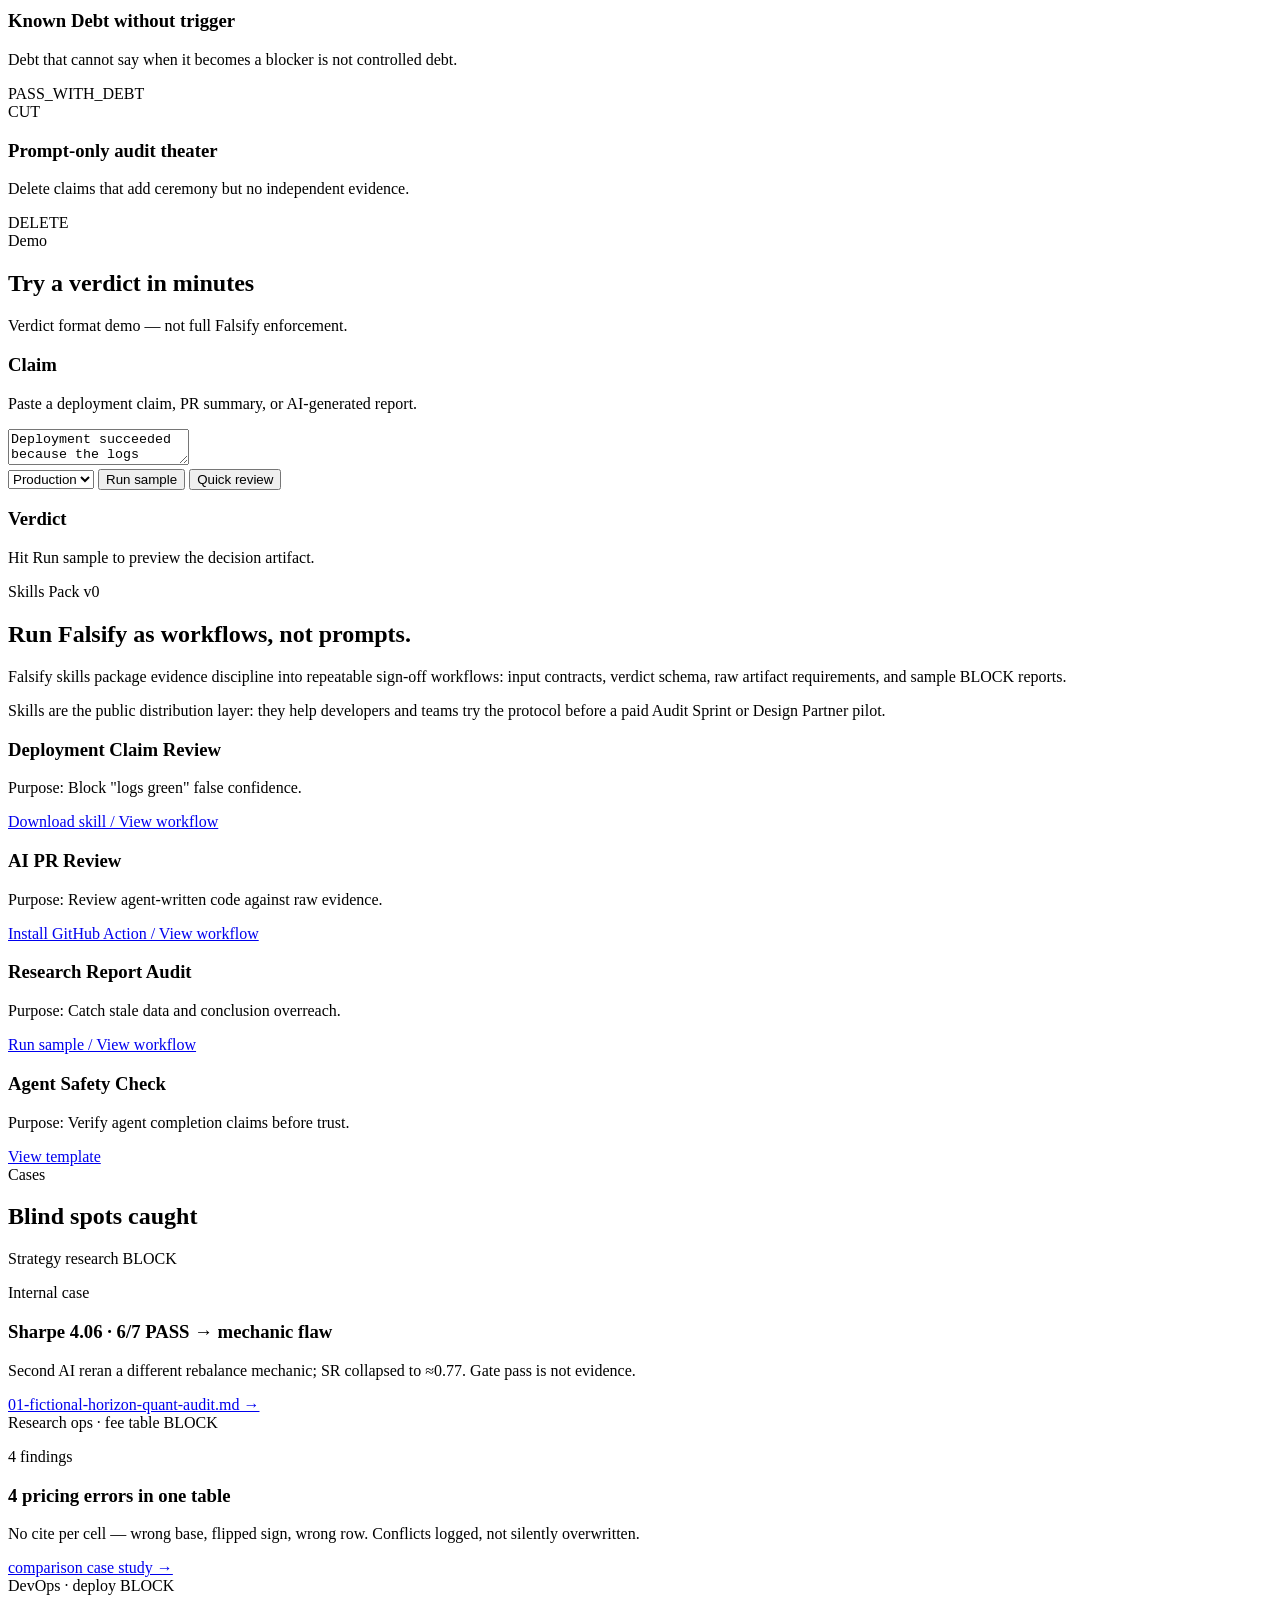
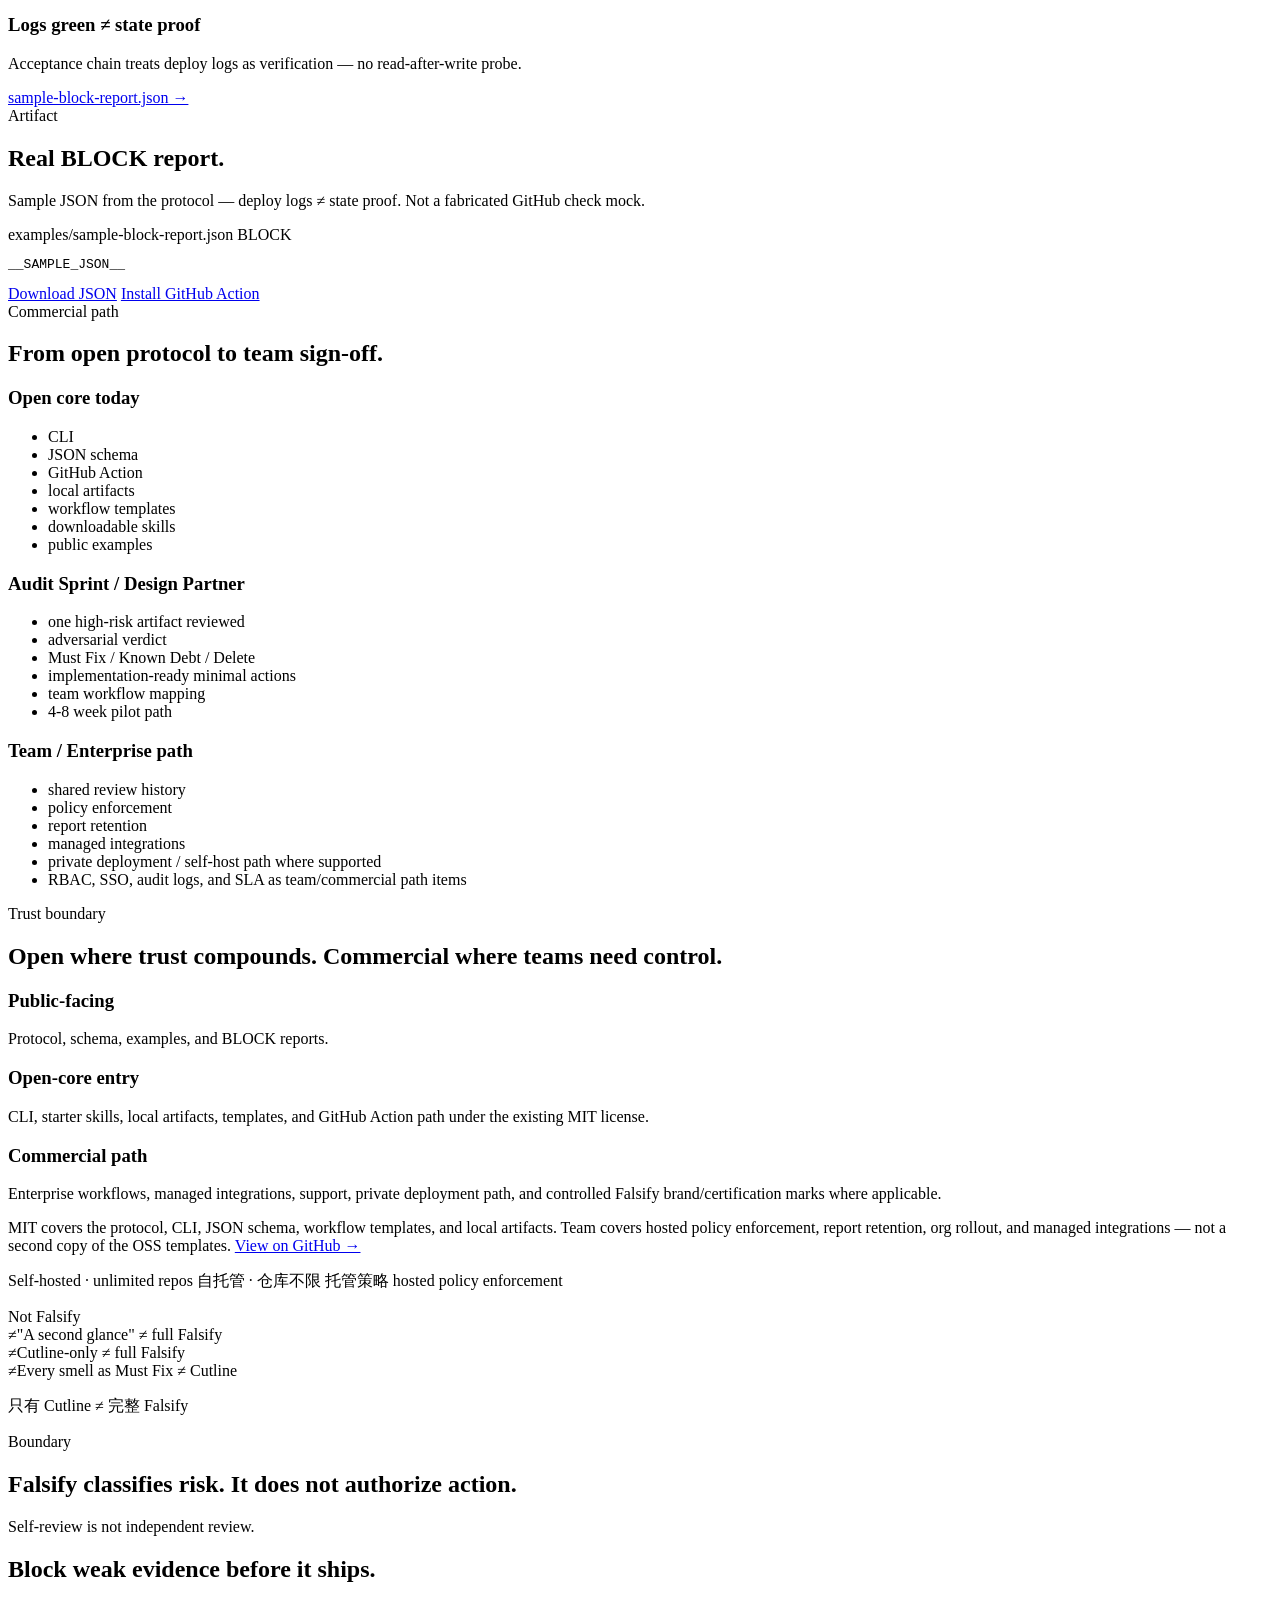
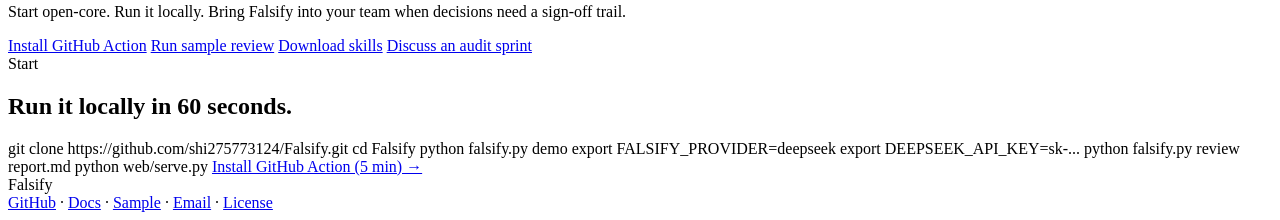
==== commit 14b8be02: "fix: restore hero cockpit as primary visual with gate_live i18n Co-authored-by: Cursor <cursoragent@" ====
--- a/web/templates/home.html
+++ b/web/templates/home.html
@@ -101,23 +101,23 @@
     </div>
     <div class="hero-visual">
       <figure class="hero-artifact">
-        <div class="hero-img-frame">
-          <img class="hero-check-img" src="/static/img/hero-block-check.png" width="420" height="260" alt="Falsify BLOCK review: Sharpe 4.06 strategy blocked after mechanic cross-check" data-i18n-alt="hero_img_alt" loading="eager" decoding="async">
-          <span class="hero-stamp badge BLOCK block-stamp" aria-hidden="true">BLOCK</span>
-        </div>
-        <div class="gate-panel gate-panel-fallback" aria-hidden="true">
+        <div class="gate-panel hero-cockpit" aria-label="Verdict cockpit">
+          <div class="cockpit-glow" aria-hidden="true"></div>
           <div class="gate-head">
-            <span data-i18n="preview_label">Review output</span>
-            <span class="badge BLOCK block-stamp">BLOCK</span>
+            <span class="gate-schema">falsify.review.v1</span>
+            <span class="gate-live status-dot" role="status" data-i18n="gate_live">LIVE EVIDENCE GATE</span>
+          </div>
+          <div class="gate-verdict-hero">
+            <span class="gate-verdict-label" data-i18n="preview_label">Review output</span>
+            <strong class="gate-verdict-value verdict-block block-stamp">BLOCK</strong>
           </div>
           <div class="gate-stages">
-            <div class="gate-stage"><span class="gate-label" data-i18n="gate_frame">Frame</span><span class="gate-map" data-i18n="hero_layers_l1_map">Frame Audit</span><span class="gate-val" data-i18n="gate_pass">PASS</span></div>
-            <div class="gate-stage"><span class="gate-label" data-i18n="gate_adv">Adversarial</span><span class="gate-map" data-i18n="hero_layers_l2_map">Adversarial Review</span><span class="gate-val" data-i18n="gate_pass">PASS</span></div>
+            <div class="gate-stage"><span class="gate-label" data-i18n="gate_frame">Frame</span><span class="gate-map">Frame Audit</span><span class="gate-val" data-i18n="gate_pass">PASS</span></div>
+            <div class="gate-stage"><span class="gate-label" data-i18n="gate_adv">Adversarial</span><span class="gate-map">Adversarial Review</span><span class="gate-val" data-i18n="gate_pass">PASS</span></div>
             <div class="gate-stage"><span class="gate-label" data-i18n="gate_cut">Cutline</span><span class="gate-val" data-i18n="gate_pass">PASS</span></div>
             <div class="gate-stage final"><span class="gate-label" data-i18n="gate_verdict">Verdict</span><span class="gate-val block-stamp">BLOCK</span></div>
           </div>
           <div class="gate-body">
-            <div class="preview-schema">falsify.review.v1 · strategy/breakout20</div>
             <div class="preview-title" data-i18n="preview_title">6/7 gates PASS — ready for shadow live.</div>
             <div class="preview-must-fix">
               <strong data-i18n="preview_must_fix">Must Fix</strong>
@@ -125,6 +125,10 @@
               <span class="preview-action" data-i18n="preview_action">Minimal action: Mechanic ground-truth vs live journal</span>
             </div>
           </div>
+        </div>
+        <div class="hero-img-frame hero-img-accent">
+          <img class="hero-check-img" src="/static/img/hero-block-check.png" width="420" height="260" alt="Falsify BLOCK review: Sharpe 4.06 strategy blocked after mechanic cross-check" data-i18n-alt="hero_img_alt" loading="eager" decoding="async">
+          <span class="hero-stamp badge BLOCK block-stamp" aria-hidden="true">BLOCK</span>
         </div>
       </figure>
     </div>
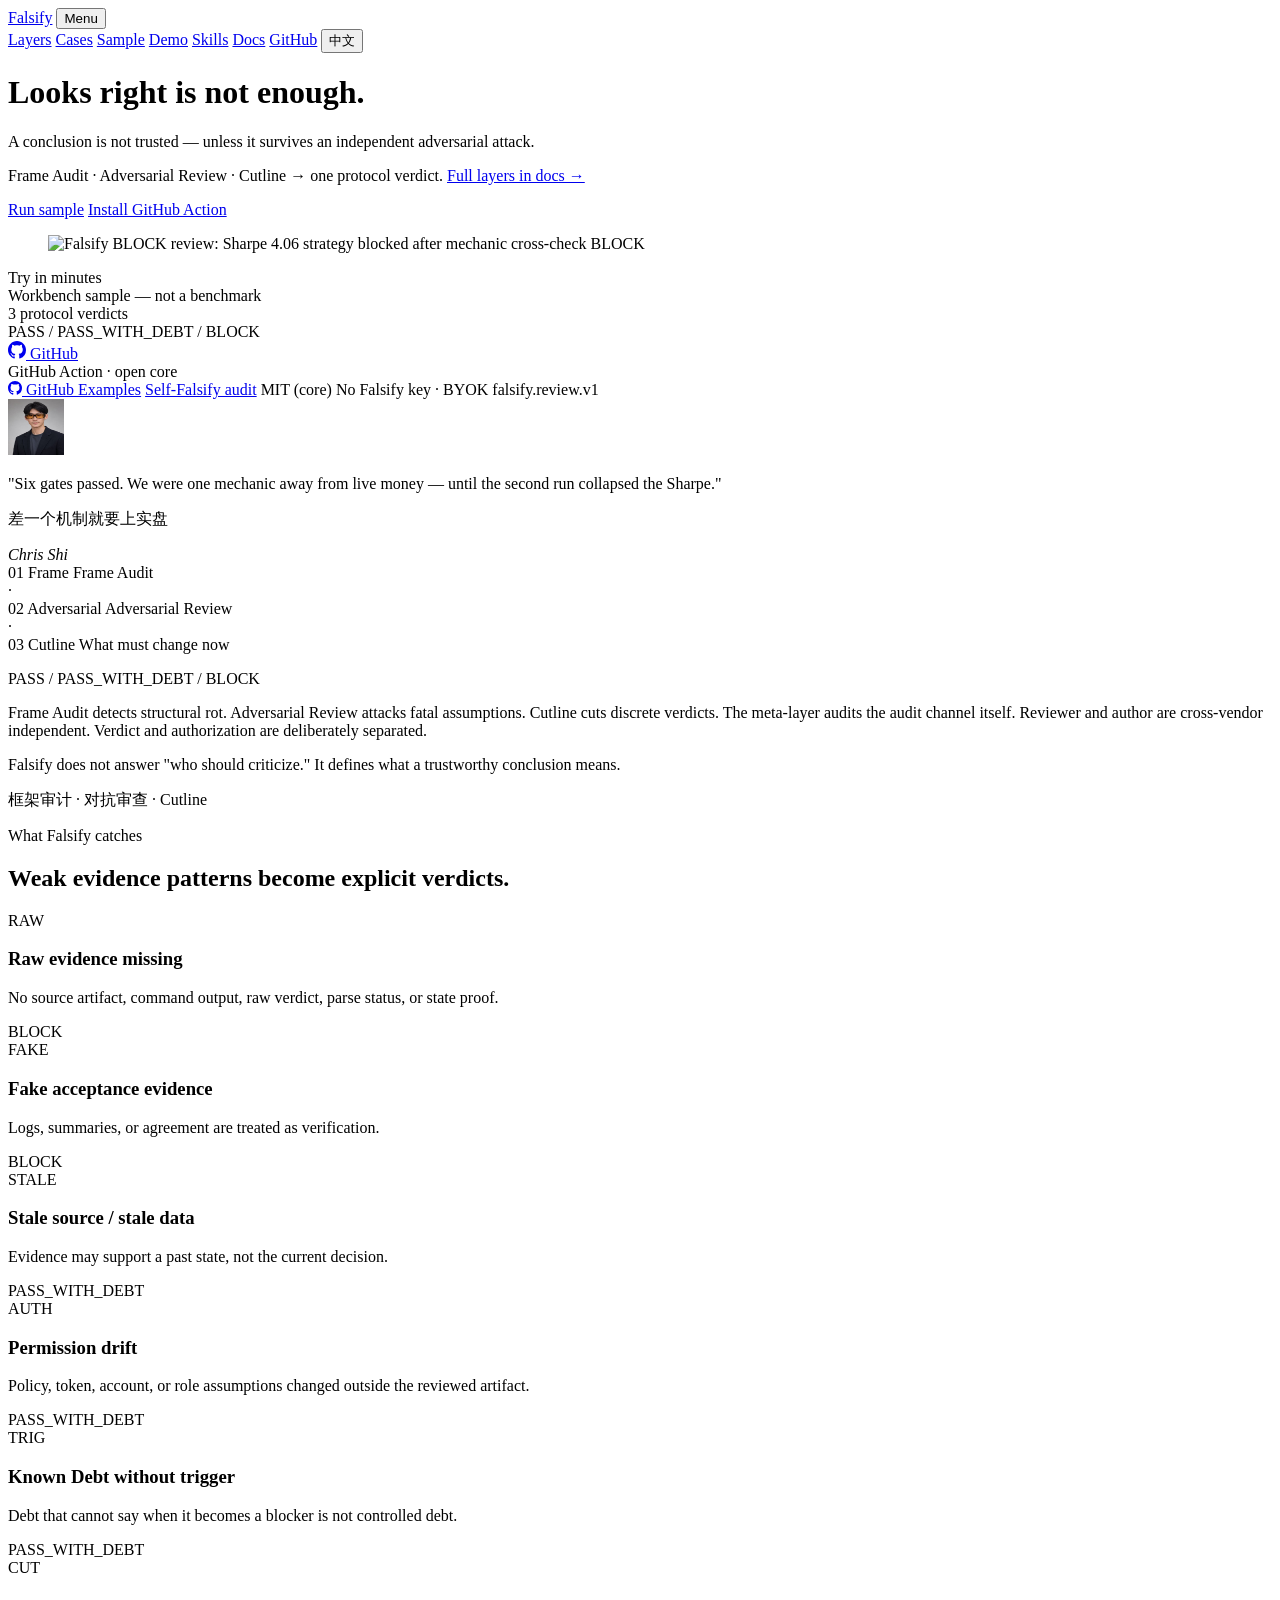
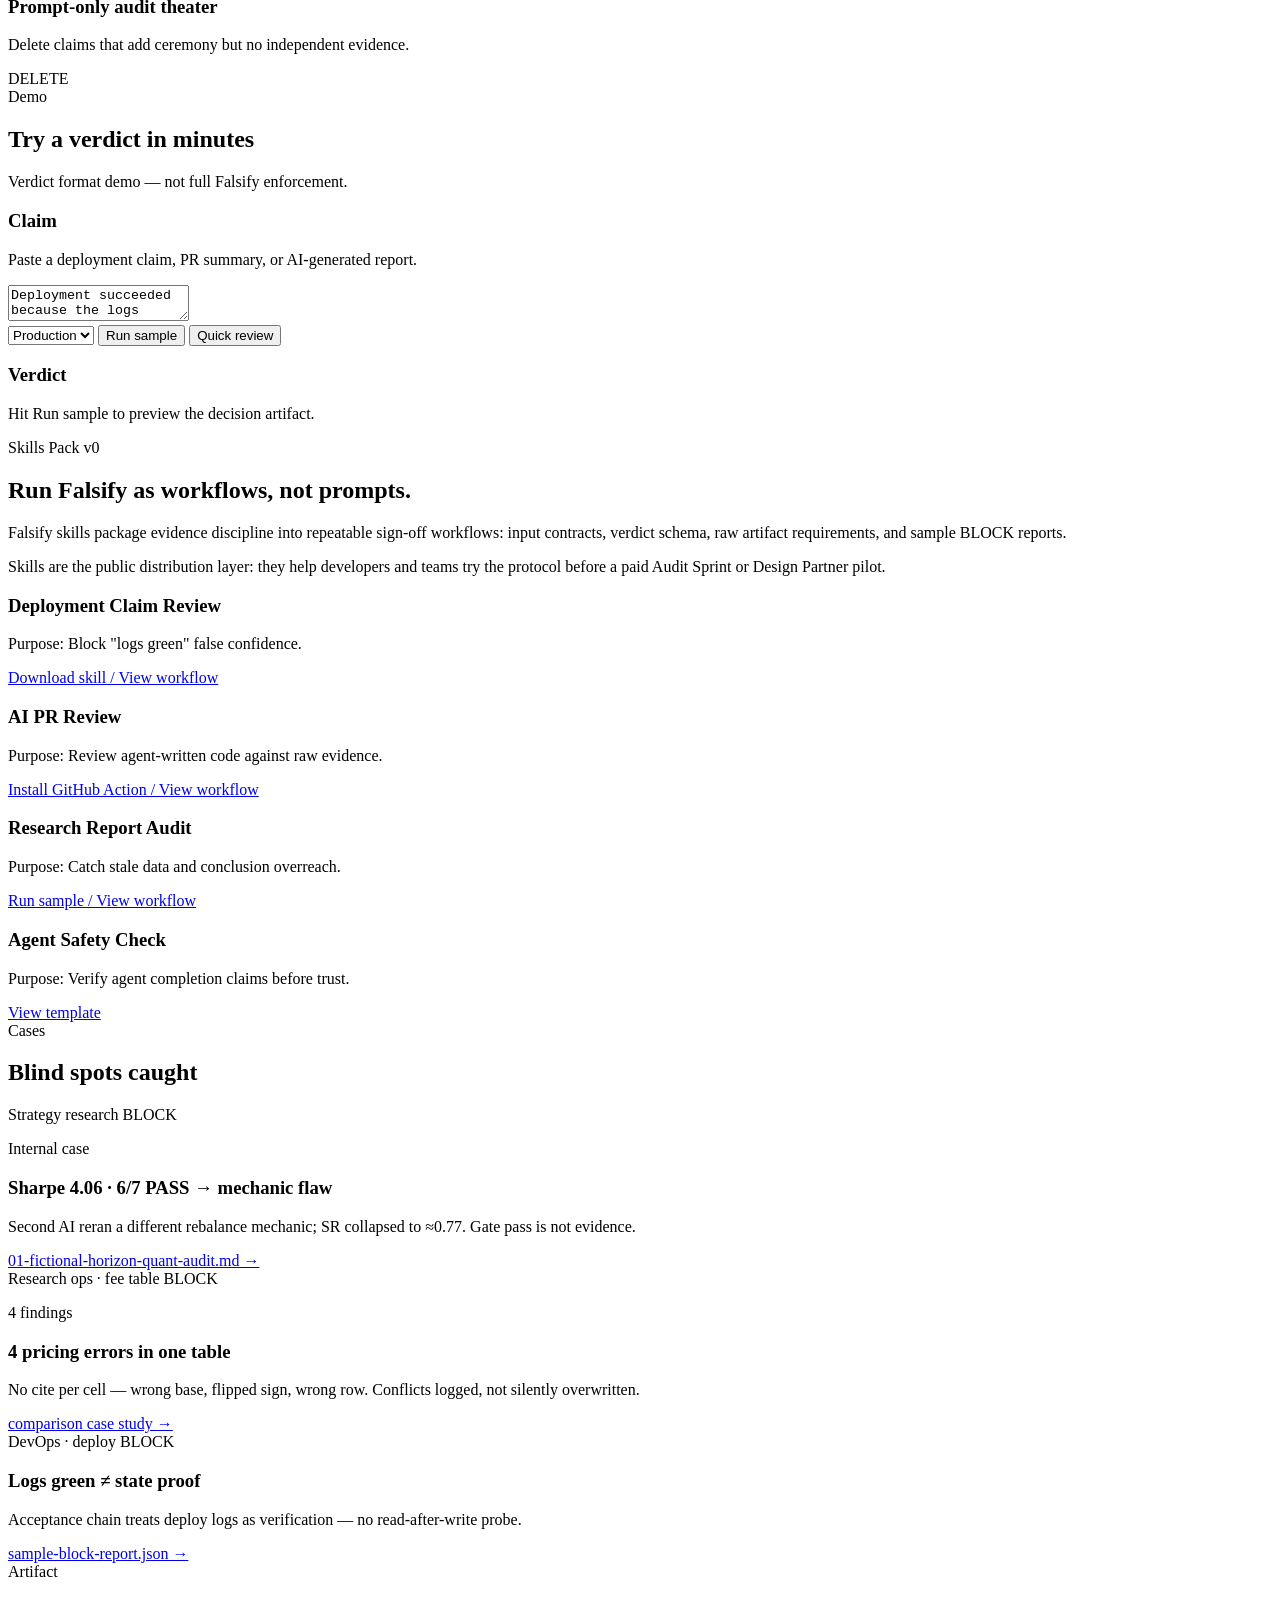
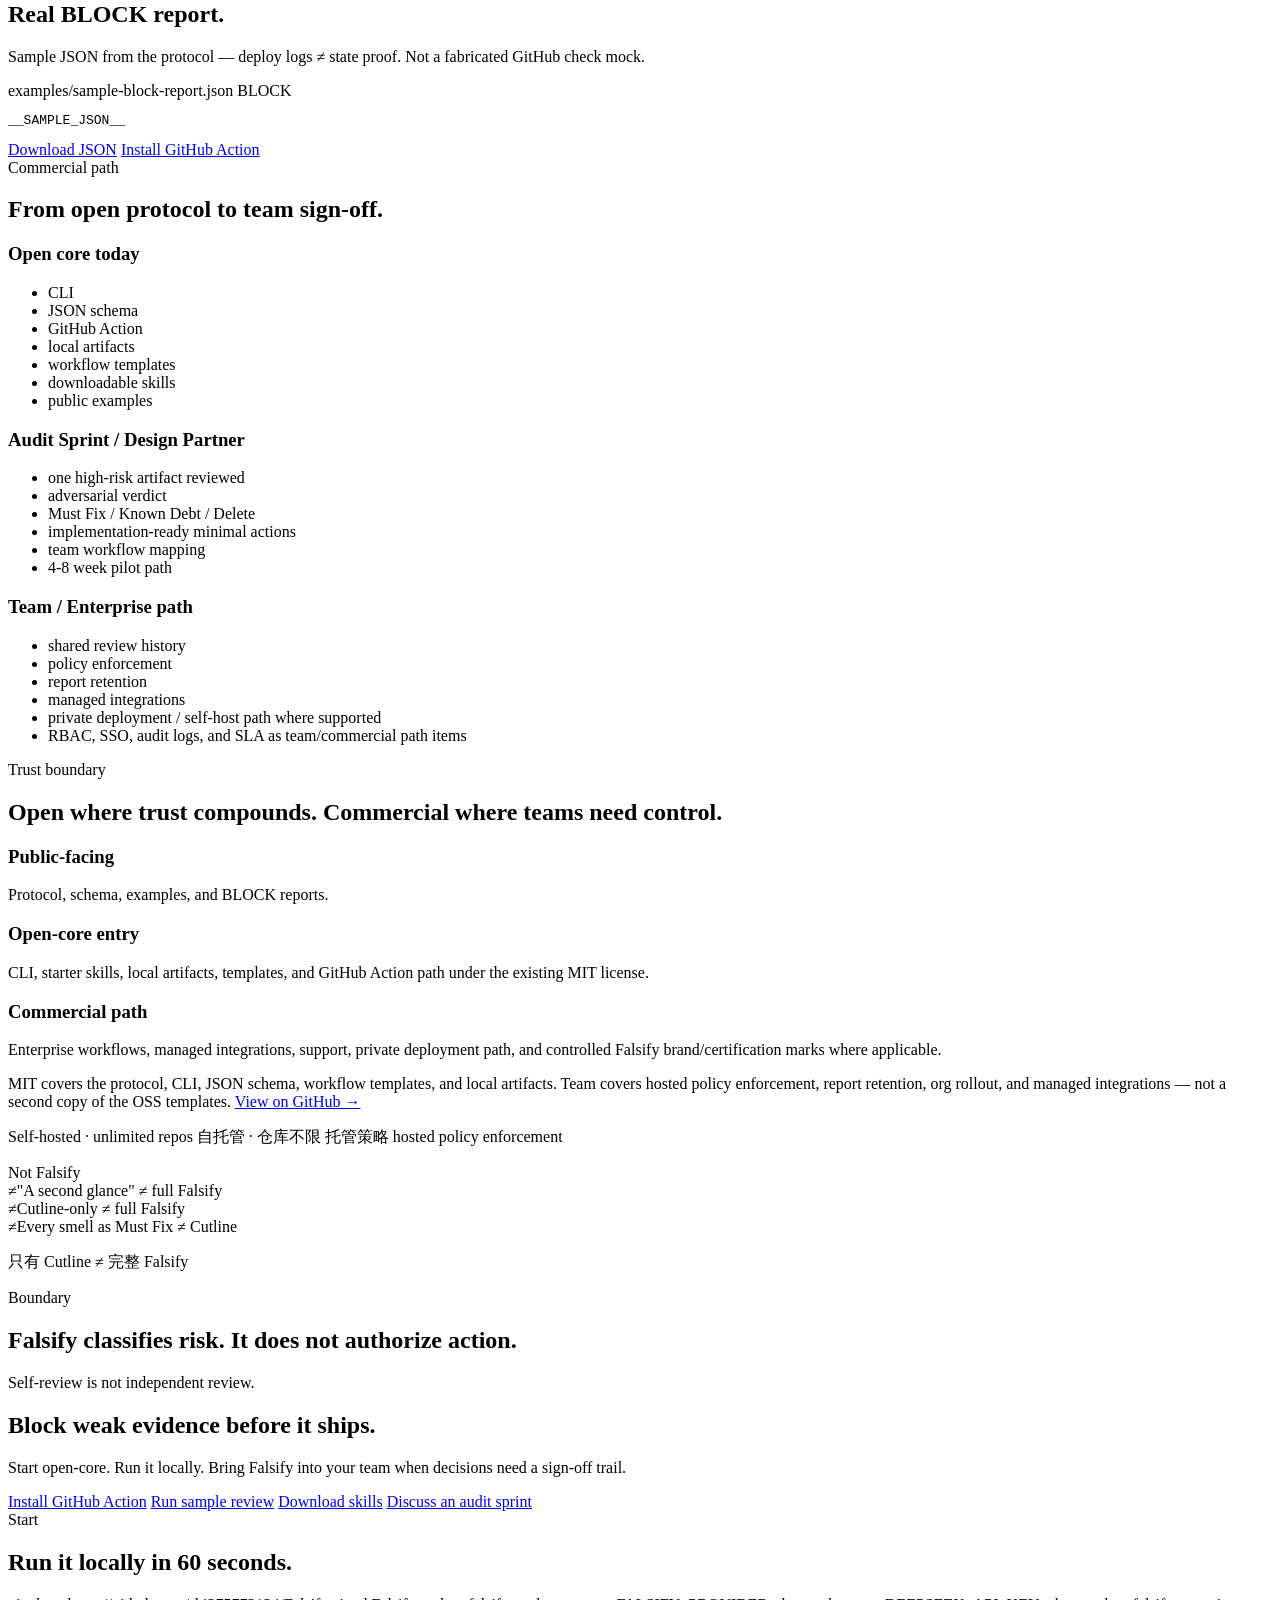
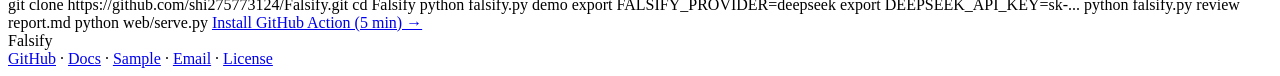
==== commit bc48cdcb: "fix(web): image-first hero to match production reference Show BLOCK check artifact in the hero; keep" ====
--- a/web/templates/home.html
+++ b/web/templates/home.html
@@ -86,6 +86,31 @@
     hosted policy enforcement
     one mechanic away from live money
   </div>
+  <div class="gate-panel hero-cockpit" aria-label="Verdict cockpit">
+    <div class="cockpit-glow" aria-hidden="true"></div>
+    <div class="gate-head">
+      <span class="gate-schema">falsify.review.v1</span>
+      <span class="gate-live status-dot" role="status" data-i18n="gate_live">LIVE EVIDENCE GATE</span>
+    </div>
+    <div class="gate-verdict-hero">
+      <span class="gate-verdict-label" data-i18n="preview_label">Review output</span>
+      <strong class="gate-verdict-value verdict-block block-stamp">BLOCK</strong>
+    </div>
+    <div class="gate-stages">
+      <div class="gate-stage"><span class="gate-label" data-i18n="gate_frame">Frame</span><span class="gate-map">Frame Audit</span><span class="gate-val" data-i18n="gate_pass">PASS</span></div>
+      <div class="gate-stage"><span class="gate-label" data-i18n="gate_adv">Adversarial</span><span class="gate-map">Adversarial Review</span><span class="gate-val" data-i18n="gate_pass">PASS</span></div>
+      <div class="gate-stage"><span class="gate-label" data-i18n="gate_cut">Cutline</span><span class="gate-val" data-i18n="gate_pass">PASS</span></div>
+      <div class="gate-stage final"><span class="gate-label" data-i18n="gate_verdict">Verdict</span><span class="gate-val block-stamp">BLOCK</span></div>
+    </div>
+    <div class="gate-body">
+      <div class="preview-title" data-i18n="preview_title">6/7 gates PASS — ready for shadow live.</div>
+      <div class="preview-must-fix">
+        <strong data-i18n="preview_must_fix">Must Fix</strong>
+        <span data-i18n="preview_issue">Second AI reran a different rebalance mechanic; SR collapsed to ≈0.77</span>
+        <span class="preview-action" data-i18n="preview_action">Minimal action: Mechanic ground-truth vs live journal</span>
+      </div>
+    </div>
+  </div>
 </div>
 
 <header class="hero">
@@ -100,33 +125,8 @@
       </div>
     </div>
     <div class="hero-visual">
-      <figure class="hero-artifact">
-        <div class="gate-panel hero-cockpit" aria-label="Verdict cockpit">
-          <div class="cockpit-glow" aria-hidden="true"></div>
-          <div class="gate-head">
-            <span class="gate-schema">falsify.review.v1</span>
-            <span class="gate-live status-dot" role="status" data-i18n="gate_live">LIVE EVIDENCE GATE</span>
-          </div>
-          <div class="gate-verdict-hero">
-            <span class="gate-verdict-label" data-i18n="preview_label">Review output</span>
-            <strong class="gate-verdict-value verdict-block block-stamp">BLOCK</strong>
-          </div>
-          <div class="gate-stages">
-            <div class="gate-stage"><span class="gate-label" data-i18n="gate_frame">Frame</span><span class="gate-map">Frame Audit</span><span class="gate-val" data-i18n="gate_pass">PASS</span></div>
-            <div class="gate-stage"><span class="gate-label" data-i18n="gate_adv">Adversarial</span><span class="gate-map">Adversarial Review</span><span class="gate-val" data-i18n="gate_pass">PASS</span></div>
-            <div class="gate-stage"><span class="gate-label" data-i18n="gate_cut">Cutline</span><span class="gate-val" data-i18n="gate_pass">PASS</span></div>
-            <div class="gate-stage final"><span class="gate-label" data-i18n="gate_verdict">Verdict</span><span class="gate-val block-stamp">BLOCK</span></div>
-          </div>
-          <div class="gate-body">
-            <div class="preview-title" data-i18n="preview_title">6/7 gates PASS — ready for shadow live.</div>
-            <div class="preview-must-fix">
-              <strong data-i18n="preview_must_fix">Must Fix</strong>
-              <span data-i18n="preview_issue">Second AI reran a different rebalance mechanic; SR collapsed to ≈0.77</span>
-              <span class="preview-action" data-i18n="preview_action">Minimal action: Mechanic ground-truth vs live journal</span>
-            </div>
-          </div>
-        </div>
-        <div class="hero-img-frame hero-img-accent">
+      <figure class="hero-artifact hero-artifact--image">
+        <div class="hero-img-frame">
           <img class="hero-check-img" src="/static/img/hero-block-check.png" width="420" height="260" alt="Falsify BLOCK review: Sharpe 4.06 strategy blocked after mechanic cross-check" data-i18n-alt="hero_img_alt" loading="eager" decoding="async">
           <span class="hero-stamp badge BLOCK block-stamp" aria-hidden="true">BLOCK</span>
         </div>
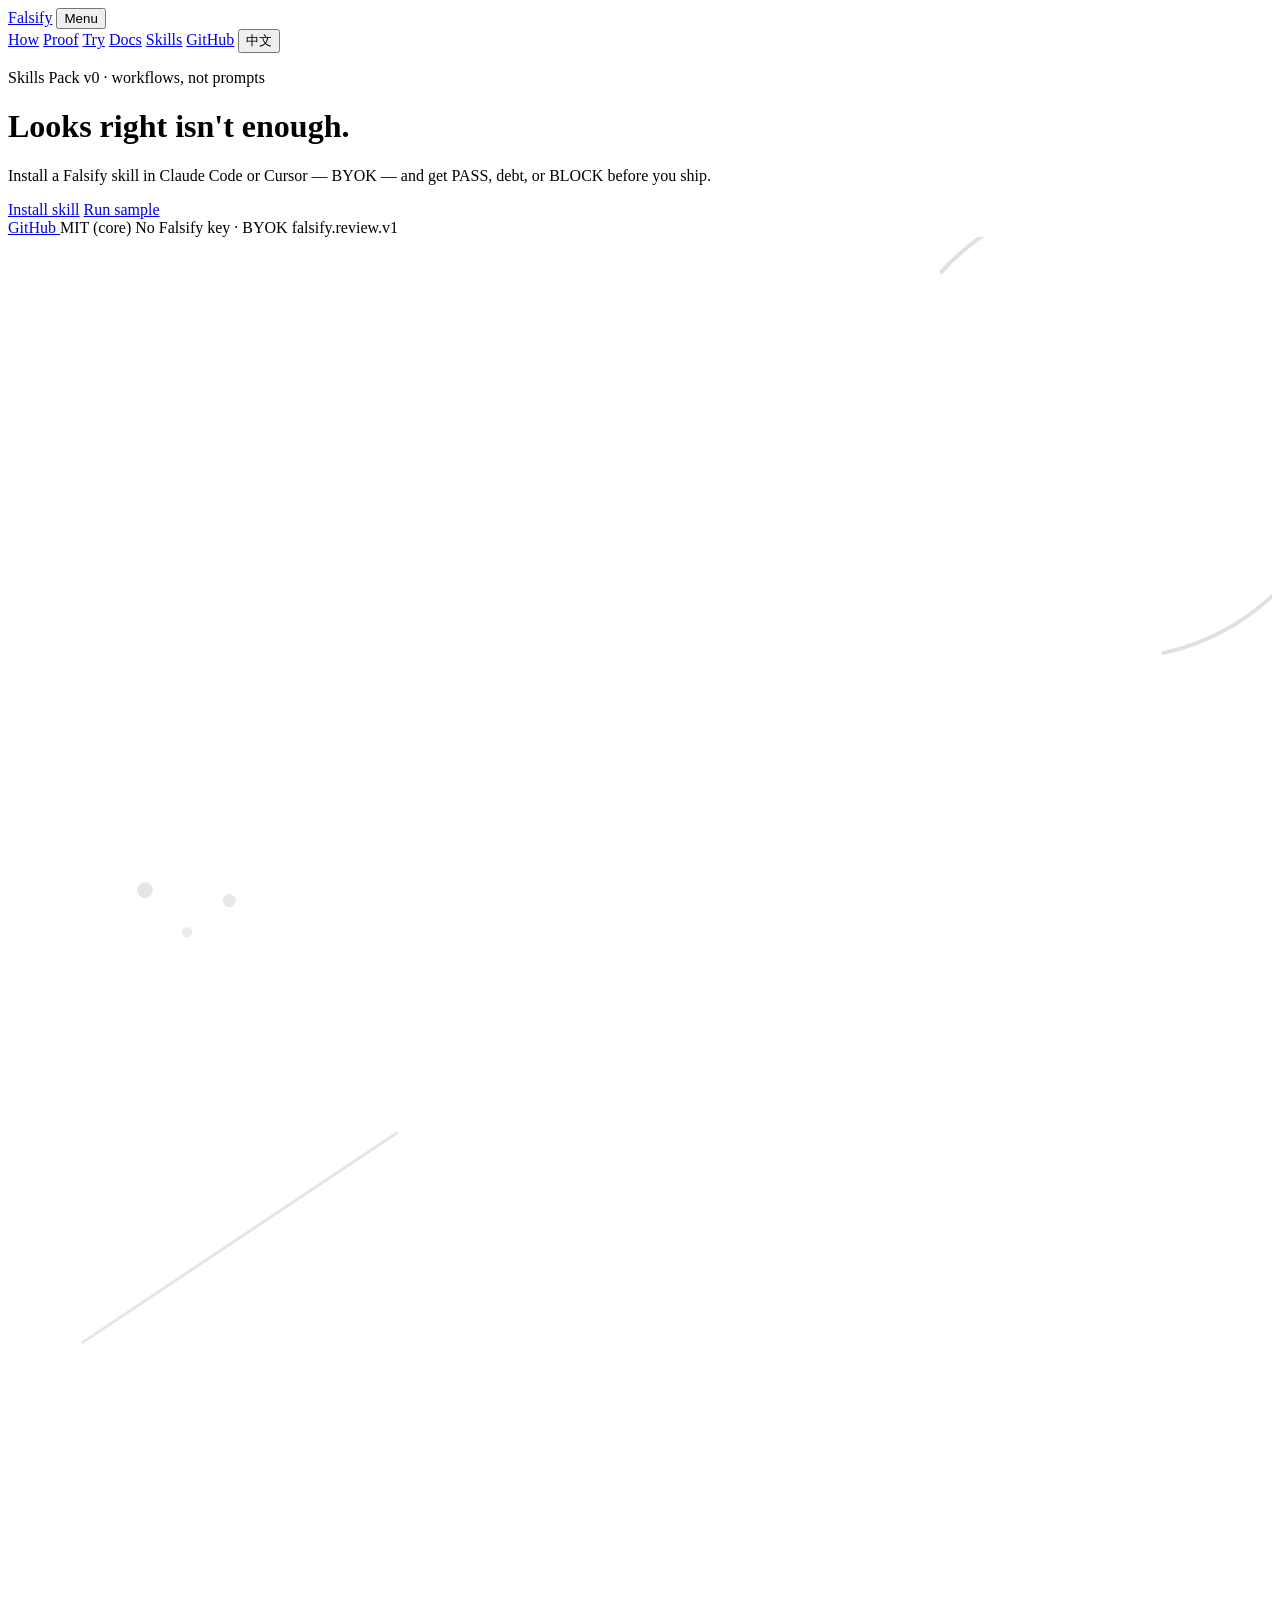
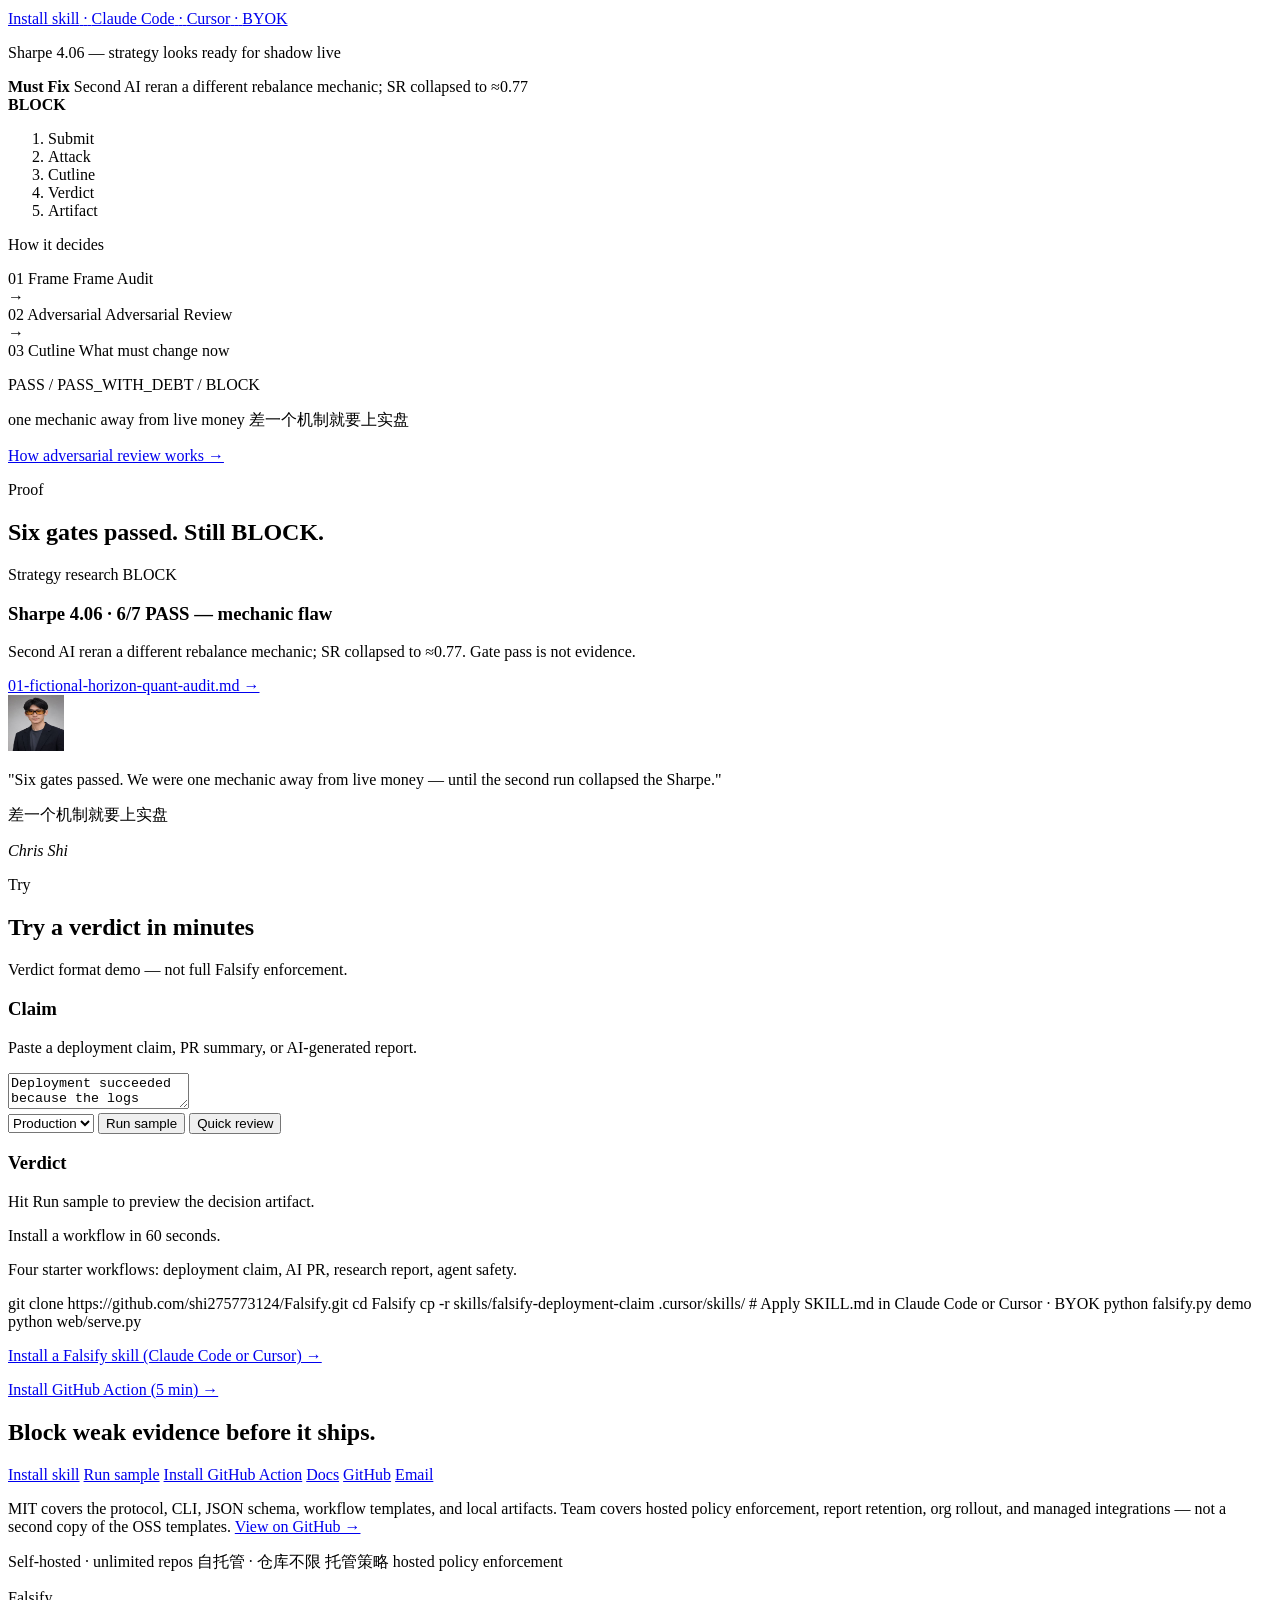
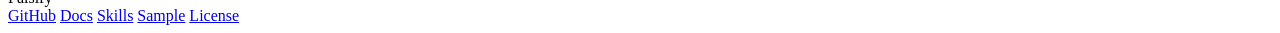
==== commit 7e38889f: "Homepage skills CTA, docs/17-skills, and design route. Sync skills install docs (17-skills IA), home" ====
--- a/web/templates/home.html
+++ b/web/templates/home.html
@@ -3,42 +3,42 @@
 <head>
 <meta charset="utf-8">
 <meta name="viewport" content="width=device-width,initial-scale=1">
-<title>Falsify — adversarial review for AI-era work</title>
-<meta name="description" content="Falsify attacks false confidence, forces evidence, and cuts every risk into Must Fix, Known Debt, or Delete.">
+<title>Falsify - evidence gate for high-risk AI conclusions</title>
+<meta name="description" content="Install Falsify skills in Claude Code or Cursor — BYOK — and get PASS, debt, or BLOCK before you ship.">
 <link rel="icon" href="/static/favicon.svg" type="image/svg+xml">
 <link rel="icon" href="/static/favicon.ico" sizes="32x32">
-<meta property="og:title" content="Falsify — adversarial review for AI-era work">
-<meta property="og:description" content="Falsify turns confident AI output into a shipping decision: PASS, PASS_WITH_DEBT, or BLOCK — backed by raw evidence.">
+<meta property="og:title" content="Falsify - important AI conclusions need evidence">
+<meta property="og:description" content="The evidence gate for high-risk AI conclusions before they are signed off.">
 <meta property="og:image" content="https://falsify.zjdeng.xyz/static/img/og-share.png">
 <meta property="og:url" content="https://falsify.zjdeng.xyz/">
 <meta property="og:type" content="website">
 <meta name="twitter:card" content="summary_large_image">
-<meta name="twitter:title" content="Falsify — adversarial review for AI-era work">
-<meta name="twitter:description" content="PASS, PASS_WITH_DEBT, or BLOCK — backed by raw evidence.">
+<meta name="twitter:title" content="Falsify - important AI conclusions need evidence">
+<meta name="twitter:description" content="Independent attack, cutline, verdict, and raw artifact for high-risk AI conclusions.">
 <meta name="twitter:image" content="https://falsify.zjdeng.xyz/static/img/og-share.png">
 <link rel="preconnect" href="https://fonts.googleapis.com">
 <link rel="preconnect" href="https://fonts.gstatic.com" crossorigin>
-<link href="https://fonts.googleapis.com/css2?family=IBM+Plex+Mono:wght@500;600&family=Inter:wght@400;500;600;700;800&display=swap" rel="stylesheet">
+<link href="https://fonts.googleapis.com/css2?family=IBM+Plex+Mono:wght@500;600&family=Plus+Jakarta+Sans:wght@400;500;600;700;800&display=swap" rel="stylesheet">
 <link rel="stylesheet" href="/static/css/tokens.css">
 <link rel="stylesheet" href="/static/css/home.css">
 </head>
 <body>
 <nav class="nav">
-  <div class="wrap">
-    <a class="brand" href="/">Falsify</a>
+  <div class="wrap nav-wrap">
+    <a class="brand" href="#top">Falsify</a>
     <button class="nav-toggle" id="nav-toggle" type="button" aria-expanded="false" aria-controls="nav-links" data-i18n="nav_menu">Menu</button>
     <div class="links" id="nav-links">
-      <a href="#layers" data-i18n="nav_layers">Layers</a>
-      <a href="#cases" data-i18n="nav_cases">Cases</a>
-      <a href="#artifact" data-i18n="nav_artifact">Sample</a>
-      <a href="#demo" data-i18n="nav_demo">Demo</a>
-      <a href="#skills" data-i18n="nav_skills">Skills</a>
+      <a href="#how" data-i18n="nav_how">How</a>
+      <a href="#proof" data-i18n="nav_proof">Proof</a>
+      <a href="#try" data-i18n="nav_try">Try</a>
       <a href="/docs/" data-i18n="nav_docs">Docs</a>
+      <a href="/docs/17-skills.md" data-i18n="nav_skills">Skills</a>
       <a href="https://github.com/shi275773124/Falsify" rel="noopener noreferrer">GitHub</a>
       <button class="lang-btn" id="lang-btn" type="button">中文</button>
     </div>
   </div>
 </nav>
+
 <div style="display:none" aria-hidden="true">
   <canvas id="cvs" role="img" aria-label="Falsify scan canvas"></canvas>
   <div class="compat-public-copy">
@@ -49,6 +49,7 @@
     Frame Audit + Adversarial Review + Cutline.
     Frame Audit · Adversarial Review · Cutline
     框架审计 + 对抗审查 + Cutline。
+    框架审计 · 对抗审查 · Cutline
     audit the audit channel itself
     审计通道本身也要被审计
     human-auditability break
@@ -79,119 +80,99 @@
     MIT (core)
     MIT（核心）
     3 protocol verdicts
-    框架审计 · 对抗审查 · Cutline
     Self-hosted · unlimited repos
     自托管 · 仓库不限
     托管策略
     hosted policy enforcement
     one mechanic away from live money
   </div>
-  <div class="gate-panel hero-cockpit" aria-label="Verdict cockpit">
-    <div class="cockpit-glow" aria-hidden="true"></div>
-    <div class="gate-head">
-      <span class="gate-schema">falsify.review.v1</span>
-      <span class="gate-live status-dot" role="status" data-i18n="gate_live">LIVE EVIDENCE GATE</span>
-    </div>
-    <div class="gate-verdict-hero">
-      <span class="gate-verdict-label" data-i18n="preview_label">Review output</span>
-      <strong class="gate-verdict-value verdict-block block-stamp">BLOCK</strong>
-    </div>
-    <div class="gate-stages">
-      <div class="gate-stage"><span class="gate-label" data-i18n="gate_frame">Frame</span><span class="gate-map">Frame Audit</span><span class="gate-val" data-i18n="gate_pass">PASS</span></div>
-      <div class="gate-stage"><span class="gate-label" data-i18n="gate_adv">Adversarial</span><span class="gate-map">Adversarial Review</span><span class="gate-val" data-i18n="gate_pass">PASS</span></div>
-      <div class="gate-stage"><span class="gate-label" data-i18n="gate_cut">Cutline</span><span class="gate-val" data-i18n="gate_pass">PASS</span></div>
-      <div class="gate-stage final"><span class="gate-label" data-i18n="gate_verdict">Verdict</span><span class="gate-val block-stamp">BLOCK</span></div>
-    </div>
-    <div class="gate-body">
-      <div class="preview-title" data-i18n="preview_title">6/7 gates PASS — ready for shadow live.</div>
-      <div class="preview-must-fix">
-        <strong data-i18n="preview_must_fix">Must Fix</strong>
-        <span data-i18n="preview_issue">Second AI reran a different rebalance mechanic; SR collapsed to ≈0.77</span>
-        <span class="preview-action" data-i18n="preview_action">Minimal action: Mechanic ground-truth vs live journal</span>
-      </div>
-    </div>
-  </div>
+  <img class="hero-check-img" src="/static/img/hero-block-check.png" width="420" height="260" alt="Falsify BLOCK review" data-i18n-alt="hero_img_alt">
 </div>
 
-<header class="hero">
+<header class="hero" id="top">
   <div class="hero-inner">
     <div class="hero-copy">
-      <h1 data-i18n="h1">Looks right is not enough.</h1>
-      <p class="sub" data-i18n="hero_sub">A conclusion is not trusted — unless it survives an independent adversarial attack.</p>
-      <p class="hero-sub-note"><span data-i18n="hero_definition">Frame Audit · Adversarial Review · Cutline → one protocol verdict.</span> <a class="hero-docs-link" href="/docs/05-adversarial-review.md" data-i18n="hero_docs_link">Full layers in docs →</a></p>
+      <p class="eyebrow" data-i18n="hero_eyebrow">Skills Pack v0 · workflows, not prompts</p>
+      <h1 data-i18n="h1">Looks right isn't enough.</h1>
+      <p class="sub" data-i18n="hero_sub">Install a Falsify skill in Claude Code or Cursor — BYOK — and get PASS, debt, or BLOCK before you ship.</p>
       <div class="actions">
-        <a class="btn primary" href="#demo" data-i18n="btn_run_sample_hero">Run sample</a>
-        <a class="btn ghost" href="/docs/14-github-action-install.md" data-i18n="btn_install">Install GitHub Action</a>
+        <a class="btn primary" href="/docs/17-skills.md" data-i18n="btn_install_skill">Install skill</a>
+        <a class="btn ghost" href="#try" data-i18n="btn_run_sample_hero">Run sample</a>
+      </div>
+      <div class="hero-trust" aria-label="Trust signals">
+        <a class="trust-chip trust-link" href="https://github.com/shi275773124/Falsify" rel="noopener noreferrer">
+          <span data-i18n="trust_band_github">GitHub</span>
+        </a>
+        <span class="trust-chip trust-item" data-i18n="trust_mit">MIT (core)</span>
+        <span class="trust-chip trust-item" data-i18n="trust_byok">No Falsify key · BYOK</span>
+        <span class="trust-chip trust-item" data-i18n="trust_schema">falsify.review.v1</span>
       </div>
     </div>
     <div class="hero-visual">
-      <figure class="hero-artifact hero-artifact--image">
-        <div class="hero-img-frame">
-          <img class="hero-check-img" src="/static/img/hero-block-check.png" width="420" height="260" alt="Falsify BLOCK review: Sharpe 4.06 strategy blocked after mechanic cross-check" data-i18n-alt="hero_img_alt" loading="eager" decoding="async">
-          <span class="hero-stamp badge BLOCK block-stamp" aria-hidden="true">BLOCK</span>
-        </div>
-      </figure>
+      <div class="hero-scene" aria-label="Falsify skill attack and BLOCK verdict">
+        <svg class="hero-scene-geo" viewBox="0 0 480 520" aria-hidden="true" focusable="false">
+          <circle class="hero-geo-arc" cx="420" cy="72" r="88" fill="none" stroke="currentColor" stroke-width="1.5" stroke-dasharray="120 220" opacity="0.12"/>
+          <line class="hero-geo-line" x1="28" y1="420" x2="148" y2="340" stroke="currentColor" stroke-width="1" opacity="0.1"/>
+          <circle class="hero-geo-dot hero-geo-dot-a" cx="52" cy="248" r="3" fill="currentColor" opacity="0.1"/>
+          <circle class="hero-geo-dot hero-geo-dot-b" cx="68" cy="264" r="2" fill="currentColor" opacity="0.08"/>
+          <circle class="hero-geo-dot hero-geo-dot-c" cx="84" cy="252" r="2.5" fill="currentColor" opacity="0.09"/>
+        </svg>
+          <div class="hero-scene-frame">
+          <a class="hero-scene-skill-strip" href="/docs/17-skills.md" data-i18n-aria="hero_skill_strip_label" aria-label="Install Falsify skills — Claude Code or Cursor, BYOK">
+            <span data-i18n="hero_skill_install">Install skill</span>
+            <span class="hero-scene-sep" aria-hidden="true">·</span>
+            <span data-i18n="hero_skill_claude">Claude Code</span>
+            <span class="hero-scene-sep" aria-hidden="true">·</span>
+            <span data-i18n="hero_skill_cursor">Cursor</span>
+            <span class="hero-scene-sep" aria-hidden="true">·</span>
+            <span data-i18n="hero_skill_byok">BYOK</span>
+          </a>
+          <div class="hero-scene-body">
+            <p class="hero-scene-claim" data-i18n="hero_claim">Sharpe 4.06 — strategy looks ready for shadow live</p>
+            <div class="hero-scene-must-fix preview-must-fix">
+              <strong data-i18n="preview_must_fix">Must Fix</strong>
+              <span data-i18n="preview_issue">Second AI reran a different rebalance mechanic; SR collapsed to ≈0.77</span>
+            </div>
+            <strong class="hero-scene-verdict block-stamp verdict-block">BLOCK</strong>
+          </div>
+          <ol class="hero-scene-loop product-loop product-loop-rail" aria-label="Product loop">
+            <li class="loop-dot" data-step="0"><span data-i18n="loop_submit">Submit</span></li>
+            <li class="loop-dot" data-step="1"><span data-i18n="loop_attack">Attack</span></li>
+            <li class="loop-dot" data-step="2"><span data-i18n="loop_cutline">Cutline</span></li>
+            <li class="loop-dot" data-step="3"><span data-i18n="loop_verdict">Verdict</span></li>
+            <li class="loop-dot" data-step="4"><span data-i18n="loop_artifact">Artifact</span></li>
+          </ol>
+        </div>
+      </div>
+      <div class="hero-compat" hidden aria-hidden="true">
+        <div class="gate-panel hero-cockpit">
+          <div class="cockpit-glow" aria-hidden="true"></div>
+          <div class="gate-head">
+            <span class="gate-schema">falsify.review.v1</span>
+            <span class="gate-live status-dot" role="status" data-i18n="gate_live">LIVE EVIDENCE GATE</span>
+          </div>
+          <div class="gate-stages">
+            <div class="gate-stage"><span class="gate-label" data-i18n="gate_frame">Frame</span><span class="gate-map">Frame Audit</span><span class="gate-val" data-i18n="gate_pass">PASS</span><span class="compat-zh">框架审计</span></div>
+            <div class="gate-stage"><span class="gate-label" data-i18n="gate_adv">Adversarial</span><span class="gate-map">Adversarial Review</span><span class="gate-val" data-i18n="gate_pass">PASS</span></div>
+            <div class="gate-stage"><span class="gate-label" data-i18n="gate_cut">Cutline</span><span class="gate-val" data-i18n="gate_pass">PASS</span></div>
+            <div class="gate-stage final"><span class="gate-label" data-i18n="gate_verdict">Verdict</span><span class="gate-val block-stamp">BLOCK</span></div>
+          </div>
+          <div class="gate-body"></div>
+          <p class="preview-title" data-i18n="preview_title">6/7 gates PASS — ready for shadow live.</p>
+          <div class="preview-must-fix">
+            <strong data-i18n="preview_must_fix">Must Fix</strong>
+            <span data-i18n="preview_issue">Second AI reran a different rebalance mechanic; SR collapsed to ≈0.77</span>
+            <span class="preview-action" data-i18n="preview_action">Minimal action: Mechanic ground-truth vs live journal</span>
+          </div>
+        </div>
+      </div>
     </div>
   </div>
 </header>
 
-<section class="proof-strip" id="proof">
-  <div class="wrap">
-    <div class="proof-stats">
-      <div class="proof-item">
-        <div class="proof-val" data-i18n="ev1_val">Try in minutes</div>
-        <div class="proof-lbl" data-i18n="ev1_lbl">Workbench sample — not a benchmark</div>
-      </div>
-      <div class="proof-item">
-        <div class="proof-val" data-i18n="ev2_val">3 protocol verdicts</div>
-        <div class="proof-lbl" data-i18n="ev2_lbl">PASS / PASS_WITH_DEBT / BLOCK</div>
-      </div>
-      <div class="proof-item">
-        <div class="proof-val">
-          <a class="proof-github" href="https://github.com/shi275773124/Falsify" rel="noopener noreferrer">
-            <svg class="proof-gh-icon" width="18" height="18" viewBox="0 0 16 16" aria-hidden="true"><path fill="currentColor" d="M8 0C3.58 0 0 3.58 0 8c0 3.54 2.29 6.53 5.47 7.59.4.07.55-.17.55-.38 0-.19-.01-.82-.01-1.49-2.01.37-2.53-.49-2.69-.94-.09-.23-.48-.94-.82-1.13-.28-.15-.68-.52-.01-.53.63-.01 1.08.58 1.23.82.72 1.21 1.87.87 2.33.66.07-.52.28-.87.51-1.07-1.78-.2-3.64-.89-3.64-3.95 0-.87.31-1.59.82-2.15-.08-.2-.36-1.02.08-2.12 0 0 .67-.21 2.2.82.64-.18 1.32-.27 2-.27.68 0 1.36.09 2 .27 1.53-1.04 2.2-.82 2.2-.82.44 1.1.16 1.92.08 2.12.51.56.82 1.27.82 2.15 0 3.07-1.87 3.75-3.65 3.95.29.25.54.73.54 1.48 0 1.07-.01 1.93-.01 2.2 0 .21.15.46.55.38A8.013 8.013 0 0016 8c0-4.42-3.58-8-8-8z"/></svg>
-            <span data-i18n="proof_github">GitHub</span>
-          </a>
-        </div>
-        <div class="proof-lbl" data-i18n="proof_action">GitHub Action · open core</div>
-      </div>
-    </div>
-  </div>
-</section>
-
-<section class="trust-band" aria-label="Trust signals">
-  <div class="trust-band-inner">
-    <div class="trust-chips">
-      <a class="trust-chip trust-link" href="https://github.com/shi275773124/Falsify" rel="noopener noreferrer">
-        <svg class="trust-gh-icon" width="14" height="14" viewBox="0 0 16 16" aria-hidden="true"><path fill="currentColor" d="M8 0C3.58 0 0 3.58 0 8c0 3.54 2.29 6.53 5.47 7.59.4.07.55-.17.55-.38 0-.19-.01-.82-.01-1.49-2.01.37-2.53-.49-2.69-.94-.09-.23-.48-.94-.82-1.13-.28-.15-.68-.52-.01-.53.63-.01 1.08.58 1.23.82.72 1.21 1.87.87 2.33.66.07-.52.28-.87.51-1.07-1.78-.2-3.64-.89-3.64-3.95 0-.87.31-1.59.82-2.15-.08-.2-.36-1.02.08-2.12 0 0 .67-.21 2.2.82.64-.18 1.32-.27 2-.27.68 0 1.36.09 2 .27 1.53-1.04 2.2-.82 2.2-.82.44 1.1.16 1.92.08 2.12.51.56.82 1.27.82 2.15 0 3.07-1.87 3.75-3.65 3.95.29.25.54.73.54 1.48 0 1.07-.01 1.93-.01 2.2 0 .21.15.46.55.38A8.013 8.013 0 0016 8c0-4.42-3.58-8-8-8z"/></svg>
-        <span data-i18n="trust_band_github">GitHub</span>
-      </a>
-      <a class="trust-chip trust-link" href="https://github.com/shi275773124/Falsify/tree/main/examples" rel="noopener noreferrer" data-i18n="trust_examples">Examples</a>
-      <a class="trust-chip trust-link" href="https://github.com/shi275773124/Falsify/blob/main/docs/self-falsify-2026-06-25.md" rel="noopener noreferrer" data-i18n="trust_self_audit">Self-Falsify audit</a>
-      <span class="trust-chip trust-item" data-i18n="trust_mit">MIT (core)</span>
-      <span class="trust-chip trust-item" data-i18n="trust_byok">No Falsify key · BYOK</span>
-      <span class="trust-chip trust-item" data-i18n="trust_schema">falsify.review.v1</span>
-    </div>
-  </div>
-</section>
-
-<section class="quote">
-  <div class="wrap">
-    <div class="quote-card">
-      <div class="avatar" role="img" aria-label="Chris Shi">
-        <img class="avatar-img" src="/assets/chris-shi-founder.png" alt="Chris Shi" width="56" height="56" loading="lazy" decoding="async">
-      </div>
-      <div class="quote-body">
-        <p data-i18n="quote_p">"Six gates passed. We were one mechanic away from live money — until the second run collapsed the Sharpe."</p>
-        <p class="compat-copy">差一个机制就要上实盘</p>
-        <cite data-i18n="quote_cite">Chris Shi</cite>
-      </div>
-    </div>
-  </div>
-</section>
-
-<section class="hero-layers" id="layers">
+<section class="hero-layers section-flow" id="how">
   <div class="wrap layers-wrap">
+    <p class="section-label" data-i18n="how_label">How it decides</p>
     <div class="layers-scroll-wrap">
       <div class="layers-strip" role="list">
         <article class="layer-chip" role="listitem">
@@ -199,13 +180,13 @@
           <span class="layer-tag" data-i18n="hero_layers_l1_tag">Frame</span>
           <span class="layer-map-tag" data-i18n="hero_layers_l1_map">Frame Audit</span>
         </article>
-        <span class="layer-sep" aria-hidden="true">·</span>
+        <span class="layer-sep" aria-hidden="true">→</span>
         <article class="layer-chip" role="listitem">
           <span class="layer-step-num" aria-hidden="true">02</span>
           <span class="layer-tag" data-i18n="hero_layers_l2_tag">Adversarial</span>
           <span class="layer-map-tag" data-i18n="hero_layers_l2_map">Adversarial Review</span>
         </article>
-        <span class="layer-sep" aria-hidden="true">·</span>
+        <span class="layer-sep" aria-hidden="true">→</span>
         <article class="layer-chip" role="listitem">
           <span class="layer-step-num" aria-hidden="true">03</span>
           <span class="layer-tag" data-i18n="hero_layers_l3_tag">Cutline</span>
@@ -214,164 +195,98 @@
       </div>
     </div>
     <p class="hero-layers-verdicts" data-i18n="hero_layers_verdicts">PASS / PASS_WITH_DEBT / BLOCK</p>
-    <p class="layers-manifesto" data-i18n="layers_manifesto_1">Frame Audit detects structural rot. Adversarial Review attacks fatal assumptions. Cutline cuts discrete verdicts. The meta-layer audits the audit channel itself. Reviewer and author are cross-vendor independent. Verdict and authorization are deliberately separated.</p>
-    <p class="layers-manifesto layers-manifesto-kicker" data-i18n="layers_manifesto_2">Falsify does not answer "who should criticize." It defines what a trustworthy conclusion means.</p>
-    <p class="compat-copy">框架审计 · 对抗审查 · Cutline</p>
+    <p class="compat-copy">one mechanic away from live money 差一个机制就要上实盘</p>
+    <p class="how-docs"><a class="hero-docs-link" href="/docs/05-adversarial-review.md" data-i18n="hero_docs_link">How adversarial review works →</a></p>
   </div>
 </section>
 
-<section class="s alt" id="catches">
+<section class="s proof-section" id="proof">
   <div class="wrap">
     <div class="section-head">
-      <div class="tag" data-i18n="catches_tag">What Falsify catches</div>
-      <h2 data-i18n="catches_h2">Weak evidence patterns become explicit verdicts.</h2>
-    </div>
-    <div class="bento-grid">
-      <article class="bento-card wide danger"><span class="glyph">RAW</span><h3 data-i18n="catch_1_title">Raw evidence missing</h3><p data-i18n="catch_1_body">No source artifact, command output, raw verdict, parse status, or state proof.</p><span class="badge BLOCK">BLOCK</span></article>
-      <article class="bento-card danger"><span class="glyph">FAKE</span><h3 data-i18n="catch_2_title">Fake acceptance evidence</h3><p data-i18n="catch_2_body">Logs, summaries, or agreement are treated as verification.</p><span class="badge BLOCK">BLOCK</span></article>
-      <article class="bento-card"><span class="glyph">STALE</span><h3 data-i18n="catch_3_title">Stale source / stale data</h3><p data-i18n="catch_3_body">Evidence may support a past state, not the current decision.</p><span class="badge PASS_WITH_DEBT">PASS_WITH_DEBT</span></article>
-      <article class="bento-card tall"><span class="glyph">AUTH</span><h3 data-i18n="catch_4_title">Permission drift</h3><p data-i18n="catch_4_body">Policy, token, account, or role assumptions changed outside the reviewed artifact.</p><span class="badge PASS_WITH_DEBT">PASS_WITH_DEBT</span></article>
-      <article class="bento-card"><span class="glyph">TRIG</span><h3 data-i18n="catch_5_title">Known Debt without trigger</h3><p data-i18n="catch_5_body">Debt that cannot say when it becomes a blocker is not controlled debt.</p><span class="badge PASS_WITH_DEBT">PASS_WITH_DEBT</span></article>
-      <article class="bento-card delete"><span class="glyph">CUT</span><h3 data-i18n="catch_6_title">Prompt-only audit theater</h3><p data-i18n="catch_6_body">Delete claims that add ceremony but no independent evidence.</p><span class="cutline-chip" data-i18n="delete_chip">DELETE</span></article>
+      <p class="section-label" data-i18n="proof_label">Proof</p>
+      <h2 data-i18n="proof_h2">Six gates passed. Still BLOCK.</h2>
+    </div>
+    <article class="case-card">
+      <div class="case-head">
+        <span class="case-domain" data-i18n="case1_domain">Strategy research</span>
+        <span class="badge BLOCK case-badge">BLOCK</span>
+      </div>
+      <h3 class="case-title" data-i18n="case1_title">Sharpe 4.06 · 6/7 PASS — mechanic flaw</h3>
+      <p class="case-finding" data-i18n="case1_finding">Second AI reran a different rebalance mechanic; SR collapsed to ≈0.77. Gate pass is not evidence.</p>
+      <a class="case-link" href="https://github.com/shi275773124/Falsify/blob/main/examples/real-cases/01-fictional-horizon-quant-audit.md" target="_blank" rel="noopener noreferrer" data-i18n="case1_link">01-fictional-horizon-quant-audit.md →</a>
+    </article>
+    <div class="proof-quote">
+      <div class="quote-card">
+        <div class="avatar" role="img" aria-label="Chris Shi">
+          <img class="avatar-img" src="/assets/chris-shi-founder.png" alt="Chris Shi" width="56" height="56" loading="lazy" decoding="async">
+        </div>
+        <div class="quote-body">
+          <p data-i18n="quote_p">"Six gates passed. We were one mechanic away from live money — until the second run collapsed the Sharpe."</p>
+          <p class="compat-copy">差一个机制就要上实盘</p>
+          <cite data-i18n="quote_cite">Chris Shi</cite>
+        </div>
+      </div>
     </div>
   </div>
 </section>
 
-<section class="s" id="demo">
+<section class="s alt try-section" id="try">
   <div class="wrap">
     <div class="section-head workbench-head">
-      <div class="tag" data-i18n="nav_demo">Demo</div>
+      <p class="section-label" data-i18n="nav_try">Try</p>
       <h2 data-i18n="workbench_h2">Try a verdict in minutes</h2>
       <p class="lead workbench-note" data-i18n="workbench_scope">Verdict format demo — not full Falsify enforcement.</p>
     </div>
-    <div class="workbench-panel">
-      <div class="workbench">
-        <div class="panel">
-          <h3 data-i18n="input_h3">Claim</h3>
-          <p data-i18n="input_p">Paste a deployment claim, PR summary, or AI-generated report.</p>
-          <textarea id="t">Deployment succeeded because the logs completed. Another AI reviewed it and found no issue. No raw verdict, parse status, finish_reason, or usage counts were kept.</textarea>
-          <div class="row">
-            <select id="s" aria-label="Review scenario">
-              <option value="general" data-i18n="scenario_general">General</option>
-              <option value="code" data-i18n="scenario_code">Code / PR</option>
-              <option value="research" data-i18n="scenario_research">Research</option>
-              <option value="production" selected data-i18n="scenario_production">Production</option>
-            </select>
-            <button class="btn primary" type="button" id="btn-sample" data-i18n="btn_sample">Run sample</button>
-            <button class="btn ghost" type="button" id="b" data-i18n="btn_review">Quick review</button>
-          </div>
-        </div>
-        <div class="panel result" id="out" aria-live="polite">
-          <h3 data-i18n="output_h3">Verdict</h3>
-          <p data-i18n="output_p">Hit Run sample to preview the decision artifact.</p>
-        </div>
+    <div class="try-grid">
+      <div class="workbench-panel">
+        <div class="workbench">
+          <div class="panel">
+            <h3 data-i18n="input_h3">Claim</h3>
+            <p data-i18n="input_p">Paste a deployment claim, PR summary, or AI-generated report.</p>
+            <textarea id="t">Deployment succeeded because the logs completed. Another AI reviewed it and found no issue. No raw verdict, parse status, finish_reason, or usage counts were kept.</textarea>
+            <div class="row">
+              <select id="s" aria-label="Review scenario">
+                <option value="general" data-i18n="scenario_general">General</option>
+                <option value="code" data-i18n="scenario_code">Code / PR</option>
+                <option value="research" data-i18n="scenario_research">Research</option>
+                <option value="production" selected data-i18n="scenario_production">Production</option>
+              </select>
+              <button class="btn primary" type="button" id="btn-sample" data-i18n="btn_sample">Run sample</button>
+              <button class="btn ghost" type="button" id="b" data-i18n="btn_review">Quick review</button>
+            </div>
+          </div>
+          <div class="panel result" id="out" aria-live="polite">
+            <h3 data-i18n="output_h3">Verdict</h3>
+            <p data-i18n="output_p">Hit Run sample to preview the decision artifact.</p>
+          </div>
+        </div>
+      </div>
+      <div class="try-terminal paper-surface">
+        <p class="terminal-label" data-i18n="start_h2">Install a workflow in 60 seconds.</p>
+        <p class="try-skills-note" data-i18n="try_skills_note">Four starter workflows: deployment claim, AI PR, research report, agent safety.</p>
+        <div class="terminal">git clone https://github.com/shi275773124/Falsify.git
+cd Falsify
+cp -r skills/falsify-deployment-claim .cursor/skills/
+# Apply SKILL.md in Claude Code or Cursor · BYOK
+python falsify.py demo
+python web/serve.py</div>
+        <p class="try-skills-note"><a class="text-link" href="/docs/17-skills.md" data-i18n="try_skills_link">Install a Falsify skill (Claude Code or Cursor) →</a></p>
+        <a class="btn ghost" href="/docs/14-github-action-install.md" data-i18n="docs_install">Install GitHub Action (5 min) →</a>
       </div>
     </div>
   </div>
 </section>
 
-<section class="s alt" id="skills">
-  <div class="wrap">
-    <div class="section-head">
-      <div class="tag" data-i18n="skills_tag">Skills Pack v0</div>
-      <h2 data-i18n="skills_h2">Run Falsify as workflows, not prompts.</h2>
-      <p class="lead" data-i18n="skills_lead">Falsify skills package evidence discipline into repeatable sign-off workflows: input contracts, verdict schema, raw artifact requirements, and sample BLOCK reports.</p>
-      <p class="lead" data-i18n="skills_commercial">Skills are the public distribution layer: they help developers and teams try the protocol before a paid Audit Sprint or Design Partner pilot.</p>
-    </div>
-    <div class="skills-grid">
-      <article class="skill-card"><h3 data-i18n="skill_1_title">Deployment Claim Review</h3><p data-i18n="skill_1_body">Purpose: Block "logs green" false confidence.</p><a href="https://github.com/shi275773124/Falsify/tree/main/skills/falsify-deployment-claim" data-i18n="skill_1_cta">Download skill / View workflow</a></article>
-      <article class="skill-card"><h3 data-i18n="skill_2_title">AI PR Review</h3><p data-i18n="skill_2_body">Purpose: Review agent-written code against raw evidence.</p><a href="/docs/14-github-action-install.md" data-i18n="skill_2_cta">Install GitHub Action / View workflow</a></article>
-      <article class="skill-card"><h3 data-i18n="skill_3_title">Research Report Audit</h3><p data-i18n="skill_3_body">Purpose: Catch stale data and conclusion overreach.</p><a href="https://github.com/shi275773124/Falsify/tree/main/skills/falsify-research-report/examples" data-i18n="skill_3_cta">Run sample / View workflow</a></article>
-      <article class="skill-card"><h3 data-i18n="skill_4_title">Agent Safety Check</h3><p data-i18n="skill_4_body">Purpose: Verify agent completion claims before trust.</p><a href="https://github.com/shi275773124/Falsify/tree/main/skills/falsify-agent-safety-check/templates/input.md" data-i18n="skill_4_cta">View template</a></article>
-    </div>
-  </div>
-</section>
-
-<section class="s" id="cases">
-  <div class="wrap">
-    <div class="section-head">
-      <div class="tag" data-i18n="cases_tag">Cases</div>
-      <h2 data-i18n="cases_h2">Blind spots caught</h2>
-    </div>
-    <div class="cases-grid">
-      <article class="case-card">
-        <div class="case-head">
-          <span class="case-domain" data-i18n="case1_domain">Strategy research</span>
-          <span class="badge BLOCK case-badge">BLOCK</span>
-        </div>
-        <p class="case-illus" data-i18n="case_illus">Internal case</p>
-        <h3 class="case-title" data-i18n="case1_title">Sharpe 4.06 · 6/7 PASS → mechanic flaw</h3>
-        <p class="case-finding" data-i18n="case1_finding">Second AI reran a different rebalance mechanic; SR collapsed to ≈0.77. Gate pass is not evidence.</p>
-        <a class="case-link" href="https://github.com/shi275773124/Falsify/blob/main/examples/real-cases/01-fictional-horizon-quant-audit.md" target="_blank" rel="noopener noreferrer" data-i18n="case1_link">01-fictional-horizon-quant-audit.md →</a>
-      </article>
-      <article class="case-card">
-        <div class="case-head">
-          <span class="case-domain" data-i18n="case2_domain">Research ops · fee table</span>
-          <span class="badge BLOCK case-badge">BLOCK</span>
-        </div>
-        <p class="case-findings-count" data-i18n="case2_findings">4 findings</p>
-        <h3 class="case-title" data-i18n="case2_title">4 pricing errors in one table</h3>
-        <p class="case-finding" data-i18n="case2_finding">No cite per cell — wrong base, flipped sign, wrong row. Conflicts logged, not silently overwritten.</p>
-        <a class="case-link" href="https://github.com/shi275773124/Falsify/blob/main/examples/comparison-case-study/README.md" target="_blank" rel="noopener noreferrer" data-i18n="case2_link">comparison case study →</a>
-      </article>
-      <article class="case-card">
-        <div class="case-head">
-          <span class="case-domain" data-i18n="case3_domain">DevOps · deploy</span>
-          <span class="badge BLOCK case-badge">BLOCK</span>
-        </div>
-        <h3 class="case-title" data-i18n="case3_title">Logs green ≠ state proof</h3>
-        <p class="case-finding" data-i18n="case3_finding">Acceptance chain treats deploy logs as verification — no read-after-write probe.</p>
-        <a class="case-link" href="https://github.com/shi275773124/Falsify/blob/main/examples/sample-block-report.json" target="_blank" rel="noopener noreferrer" data-i18n="case3_link">sample-block-report.json →</a>
-      </article>
-    </div>
-  </div>
-</section>
-
-<section class="s alt" id="artifact">
-  <div class="wrap">
-    <div class="section-head">
-      <div class="tag" data-i18n="artifact_tag">Artifact</div>
-      <h2 data-i18n="artifact_h2">Real BLOCK report.</h2>
-      <p class="lead" data-i18n="artifact_lead">Sample JSON from the protocol — deploy logs ≠ state proof. Not a fabricated GitHub check mock.</p>
-    </div>
-    <div class="artifact-panel">
-      <div class="artifact-head">
-        <span>examples/sample-block-report.json</span>
-        <span class="badge BLOCK">BLOCK</span>
-      </div>
-      <pre class="artifact-body" id="artifact-json">__SAMPLE_JSON__</pre>
-    </div>
-    <div class="artifact-actions">
-      <a class="btn ghost" href="/examples/sample-block-report.json" data-i18n="artifact_download">Download JSON</a>
-      <a class="btn primary" href="/docs/14-github-action-install.md" data-i18n="btn_install">Install GitHub Action</a>
-    </div>
-  </div>
-</section>
-
-<section class="s" id="commercial">
-  <div class="wrap">
-    <div class="section-head">
-      <div class="tag" data-i18n="commercial_tag">Commercial path</div>
-      <h2 data-i18n="commercial_h2">From open protocol to team sign-off.</h2>
-    </div>
-    <div class="boundary-grid">
-      <article class="boundary-card"><h3 data-i18n="open_title">Open core today</h3><ul><li>CLI</li><li>JSON schema</li><li>GitHub Action</li><li>local artifacts</li><li>workflow templates</li><li>downloadable skills</li><li>public examples</li></ul></article>
-      <article class="boundary-card"><h3 data-i18n="audit_title">Audit Sprint / Design Partner</h3><ul><li data-i18n="audit_1">one high-risk artifact reviewed</li><li data-i18n="audit_2">adversarial verdict</li><li data-i18n="audit_3">Must Fix / Known Debt / Delete</li><li data-i18n="audit_4">implementation-ready minimal actions</li><li data-i18n="audit_5">team workflow mapping</li><li data-i18n="audit_6">4-8 week pilot path</li></ul></article>
-      <article class="boundary-card"><h3 data-i18n="team_title">Team / Enterprise path</h3><ul><li data-i18n="team_1">shared review history</li><li data-i18n="team_2">policy enforcement</li><li data-i18n="team_3">report retention</li><li data-i18n="team_5">managed integrations</li><li data-i18n="team_7">private deployment / self-host path where supported</li><li data-i18n="team_6">RBAC, SSO, audit logs, and SLA as team/commercial path items</li></ul></article>
-    </div>
-  </div>
-</section>
-
-<section class="s alt" id="trust-boundary">
-  <div class="wrap">
-    <div class="section-head">
-      <div class="tag" data-i18n="trust_boundary_tag">Trust boundary</div>
-      <h2 data-i18n="trust_boundary_h2">Open where trust compounds. Commercial where teams need control.</h2>
-    </div>
-    <div class="boundary-grid">
-      <article class="boundary-card"><h3 data-i18n="boundary_public">Public-facing</h3><p>Protocol, schema, examples, and BLOCK reports.</p></article>
-      <article class="boundary-card"><h3 data-i18n="boundary_open">Open-core entry</h3><p>CLI, starter skills, local artifacts, templates, and GitHub Action path under the existing MIT license.</p></article>
-      <article class="boundary-card"><h3 data-i18n="boundary_commercial">Commercial path</h3><p>Enterprise workflows, managed integrations, support, private deployment path, and controlled Falsify brand/certification marks where applicable.</p></article>
+<section class="s final-cta">
+  <div class="wrap cta-wrap">
+    <h2 data-i18n="cta_h2">Block weak evidence before it ships.</h2>
+    <div class="actions center">
+      <a class="btn primary" href="/docs/17-skills.md" data-i18n="btn_install_skill">Install skill</a>
+      <a class="btn ghost" href="#try" data-i18n="btn_run_sample_hero">Run sample</a>
+      <a class="btn ghost" href="/docs/14-github-action-install.md" data-i18n="btn_install">Install GitHub Action</a>
+      <a class="btn ghost" href="/docs/" data-i18n="nav_docs">Docs</a>
+      <a class="btn ghost" href="https://github.com/shi275773124/Falsify" rel="noopener noreferrer">GitHub</a>
+      <a class="text-link" href="mailto:chrisshi168@icloud.com?subject=Falsify%20Audit%20Sprint">Email</a>
     </div>
     <p class="footer-licensing" id="licensing">
       <span data-i18n="licensing_p">MIT covers the protocol, CLI, JSON schema, workflow templates, and local artifacts. Team covers hosted policy enforcement, report retention, org rollout, and managed integrations — not a second copy of the OSS templates.</span>
@@ -381,65 +296,14 @@
   </div>
 </section>
 
-<section class="s alt" id="limits">
-  <div class="wrap">
-    <div class="limits-grid">
-      <div class="limits-antipatterns">
-        <div class="tag" data-i18n="limits_tag">Not Falsify</div>
-        <div class="problems problems-stack">
-          <div class="problem problem-accent"><span class="problem-mark" aria-hidden="true">≠</span><span data-i18n="ap_1">"A second glance" ≠ full Falsify</span></div>
-          <div class="problem problem-accent"><span class="problem-mark" aria-hidden="true">≠</span><span data-i18n="ap_2">Cutline-only ≠ full Falsify</span></div>
-          <div class="problem problem-accent"><span class="problem-mark" aria-hidden="true">≠</span><span data-i18n="ap_3">Every smell as Must Fix ≠ Cutline</span></div>
-        </div>
-        <p class="compat-copy">只有 Cutline ≠ 完整 Falsify</p>
-      </div>
-      <div class="limits-boundary">
-        <div class="tag" data-i18n="boundary_tag">Boundary</div>
-        <h2 data-i18n="boundary_h2">Falsify classifies risk. It does not authorize action.</h2>
-        <p class="lead" data-i18n="boundary_p">Self-review is not independent review.</p>
-      </div>
-    </div>
-  </div>
-</section>
-
-<section class="s final-cta">
-  <div class="wrap cta-wrap">
-    <h2 data-i18n="cta_h2">Block weak evidence before it ships.</h2>
-    <p data-i18n="cta_p">Start open-core. Run it locally. Bring Falsify into your team when decisions need a sign-off trail.</p>
-    <div class="actions center">
-      <a class="btn primary" href="/docs/14-github-action-install.md" data-i18n="btn_install">Install GitHub Action</a>
-      <a class="btn ghost" href="#demo" data-i18n="btn_run_sample">Run sample review</a>
-      <a class="btn ghost" href="#skills" data-i18n="btn_download_skills">Download skills</a>
-      <a class="text-link" href="mailto:chrisshi168@icloud.com?subject=Falsify%20Audit%20Sprint" data-i18n="btn_audit">Discuss an audit sprint</a>
-    </div>
-  </div>
-</section>
-
-<section class="s alt" id="start">
-  <div class="wrap">
-    <div class="section-head">
-      <div class="tag" data-i18n="start_tag">Start</div>
-      <h2 data-i18n="start_h2">Run it locally in 60 seconds.</h2>
-    </div>
-    <div class="terminal">git clone https://github.com/shi275773124/Falsify.git
-cd Falsify
-python falsify.py demo
-export FALSIFY_PROVIDER=deepseek
-export DEEPSEEK_API_KEY=sk-...
-python falsify.py review report.md
-python web/serve.py
-<a href="/docs/14-github-action-install.md" data-i18n="docs_install">Install GitHub Action (5 min) →</a></div>
-  </div>
-</section>
-
 <footer>
-  <div class="wrap">
+  <div class="wrap footer-wrap">
     <div>Falsify</div>
     <div>
-      <a href="https://github.com/shi275773124/Falsify" rel="noopener noreferrer">GitHub</a> ·
-      <a href="/docs/" data-i18n="nav_docs">Docs</a> ·
-      <a href="/examples/sample-block-report.json">Sample</a> ·
-      <a href="mailto:chrisshi168@icloud.com?subject=Falsify%20Audit%20Sprint">Email</a> ·
+      <a href="https://github.com/shi275773124/Falsify" rel="noopener noreferrer">GitHub</a>
+      <a href="/docs/" data-i18n="nav_docs">Docs</a>
+      <a href="/docs/17-skills.md" data-i18n="nav_skills">Skills</a>
+      <a href="/examples/sample-block-report.json">Sample</a>
       <a href="https://github.com/shi275773124/Falsify/blob/main/LICENSE" rel="noopener noreferrer">License</a>
     </div>
   </div>
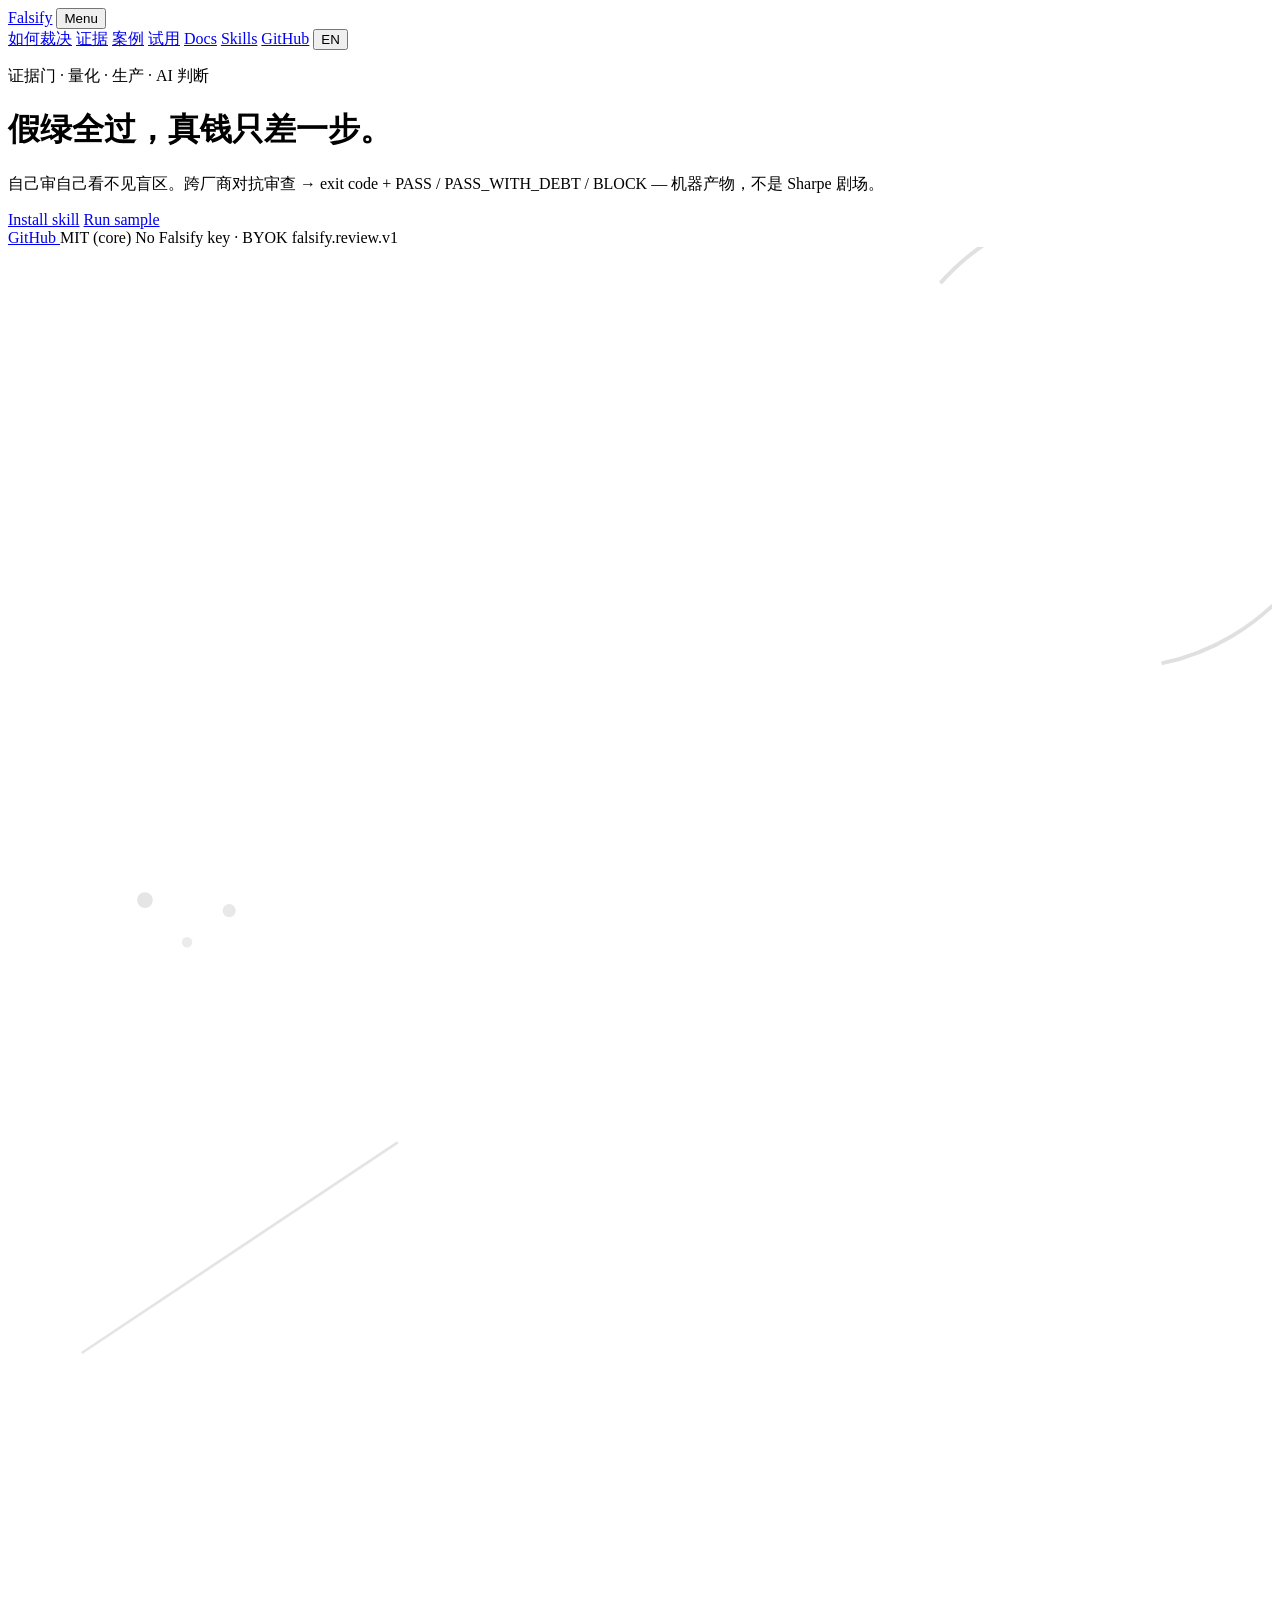
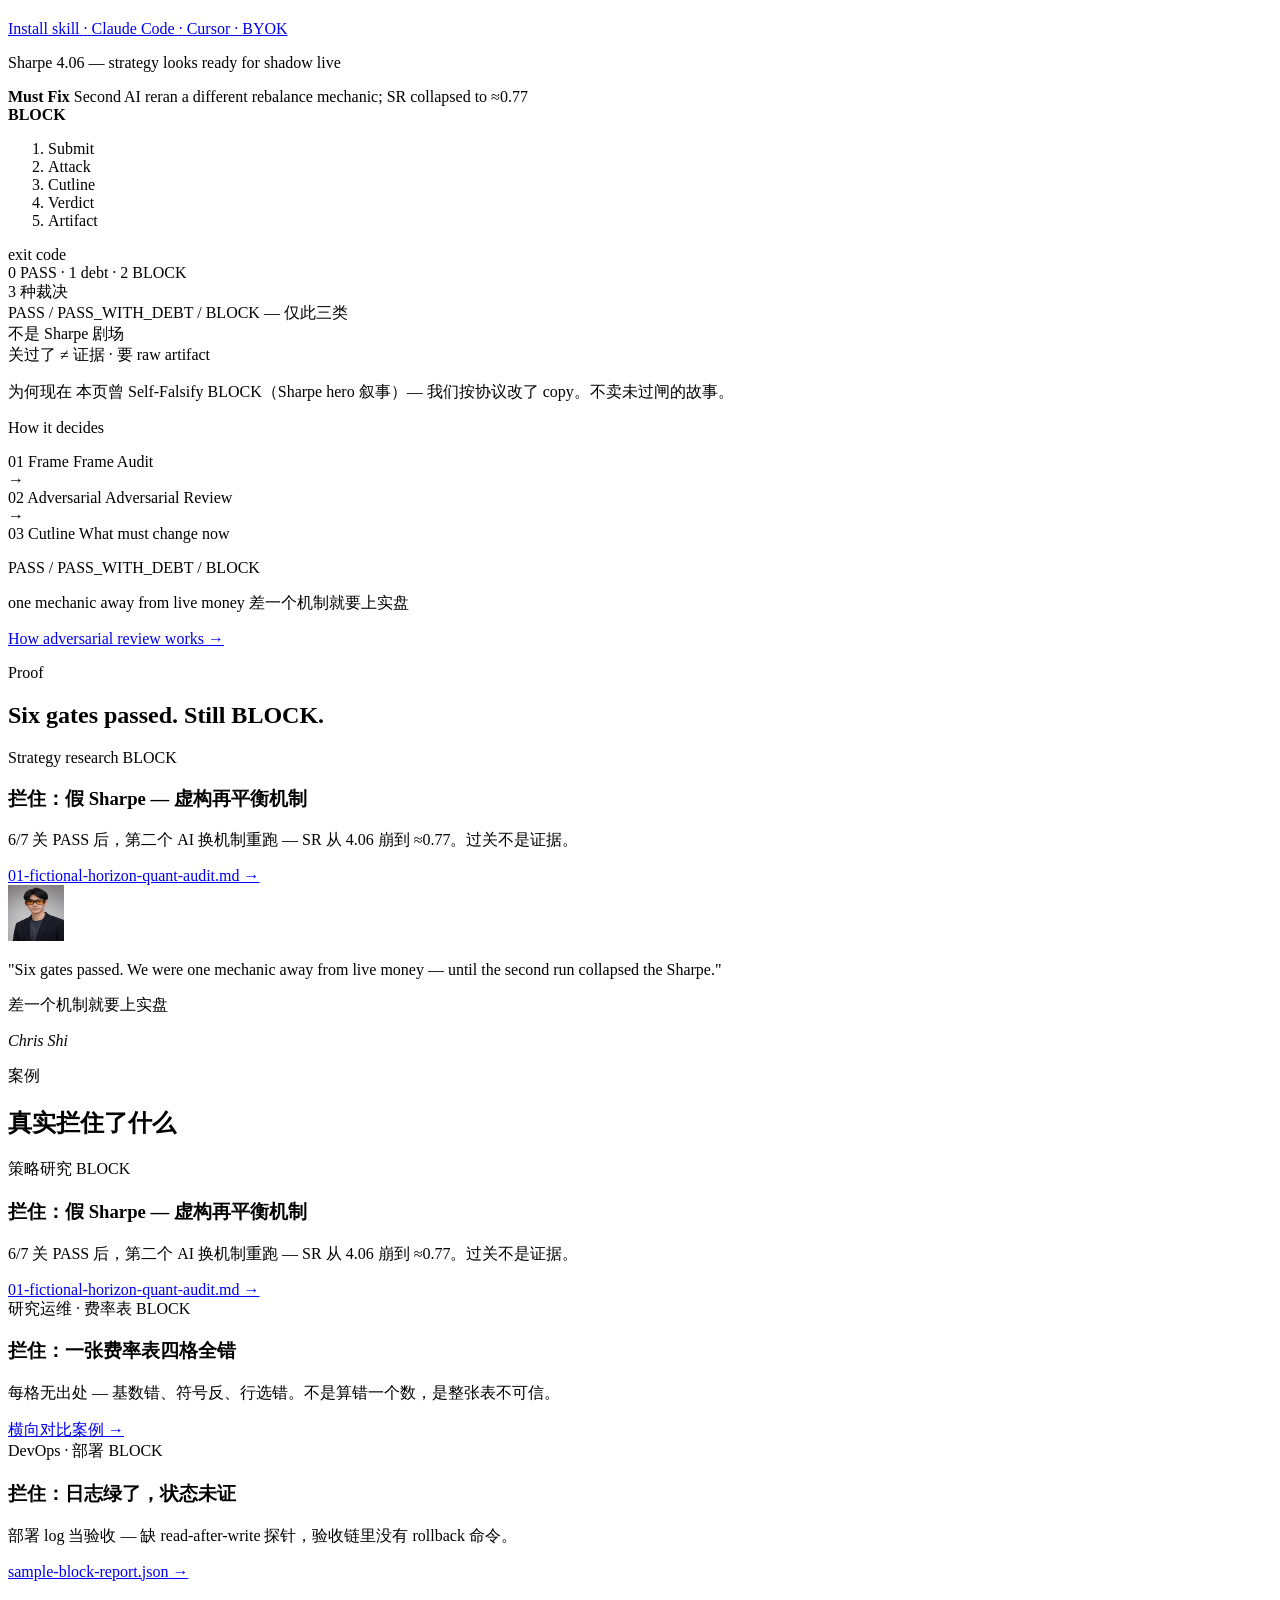
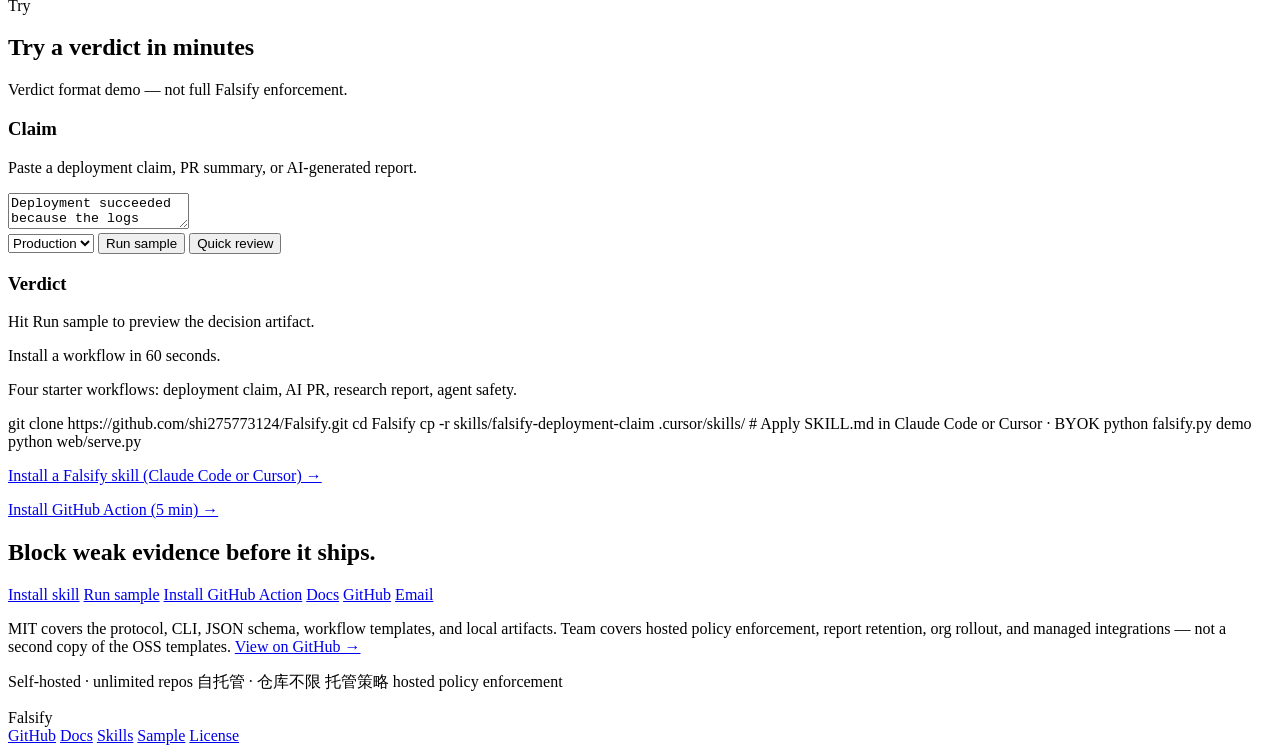
==== commit 9b813ecb: "Sharpen landing copy: pain-to-outcome hero, proof chips, cases grid, zh default. Chris feedback: kee" ====
--- a/web/templates/home.html
+++ b/web/templates/home.html
@@ -1,20 +1,20 @@
 <!doctype html>
-<html lang="en">
+<html lang="zh-CN">
 <head>
 <meta charset="utf-8">
 <meta name="viewport" content="width=device-width,initial-scale=1">
-<title>Falsify - evidence gate for high-risk AI conclusions</title>
-<meta name="description" content="Install Falsify skills in Claude Code or Cursor — BYOK — and get PASS, debt, or BLOCK before you ship.">
+<title>Falsify — 假绿全过，真钱只差一步</title>
+<meta name="description" content="跨厂商对抗审查 → exit code + PASS / PASS_WITH_DEBT / BLOCK。机器产物，不是 Sharpe 剧场。">
 <link rel="icon" href="/static/favicon.svg" type="image/svg+xml">
 <link rel="icon" href="/static/favicon.ico" sizes="32x32">
-<meta property="og:title" content="Falsify - important AI conclusions need evidence">
-<meta property="og:description" content="The evidence gate for high-risk AI conclusions before they are signed off.">
+<meta property="og:title" content="Falsify — 假绿全过，真钱只差一步">
+<meta property="og:description" content="跨厂商对抗审查 → exit code + PASS / PASS_WITH_DEBT / BLOCK。机器产物，不是 Sharpe 剧场。">
 <meta property="og:image" content="https://falsify.zjdeng.xyz/static/img/og-share.png">
 <meta property="og:url" content="https://falsify.zjdeng.xyz/">
 <meta property="og:type" content="website">
 <meta name="twitter:card" content="summary_large_image">
-<meta name="twitter:title" content="Falsify - important AI conclusions need evidence">
-<meta name="twitter:description" content="Independent attack, cutline, verdict, and raw artifact for high-risk AI conclusions.">
+<meta name="twitter:title" content="Falsify — 假绿全过，真钱只差一步">
+<meta name="twitter:description" content="exit code + PASS / PASS_WITH_DEBT / BLOCK — machine artifact, not Sharpe theater.">
 <meta name="twitter:image" content="https://falsify.zjdeng.xyz/static/img/og-share.png">
 <link rel="preconnect" href="https://fonts.googleapis.com">
 <link rel="preconnect" href="https://fonts.gstatic.com" crossorigin>
@@ -28,13 +28,14 @@
     <a class="brand" href="#top">Falsify</a>
     <button class="nav-toggle" id="nav-toggle" type="button" aria-expanded="false" aria-controls="nav-links" data-i18n="nav_menu">Menu</button>
     <div class="links" id="nav-links">
-      <a href="#how" data-i18n="nav_how">How</a>
-      <a href="#proof" data-i18n="nav_proof">Proof</a>
-      <a href="#try" data-i18n="nav_try">Try</a>
+      <a href="#how" data-i18n="nav_how">如何裁决</a>
+      <a href="#proof" data-i18n="nav_proof">证据</a>
+      <a href="#cases" data-i18n="nav_cases">案例</a>
+      <a href="#try" data-i18n="nav_try">试用</a>
       <a href="/docs/" data-i18n="nav_docs">Docs</a>
       <a href="/docs/17-skills.md" data-i18n="nav_skills">Skills</a>
       <a href="https://github.com/shi275773124/Falsify" rel="noopener noreferrer">GitHub</a>
-      <button class="lang-btn" id="lang-btn" type="button">中文</button>
+      <button class="lang-btn" id="lang-btn" type="button">EN</button>
     </div>
   </div>
 </nav>
@@ -92,9 +93,9 @@
 <header class="hero" id="top">
   <div class="hero-inner">
     <div class="hero-copy">
-      <p class="eyebrow" data-i18n="hero_eyebrow">Skills Pack v0 · workflows, not prompts</p>
-      <h1 data-i18n="h1">Looks right isn't enough.</h1>
-      <p class="sub" data-i18n="hero_sub">Install a Falsify skill in Claude Code or Cursor — BYOK — and get PASS, debt, or BLOCK before you ship.</p>
+      <p class="eyebrow" data-i18n="hero_eyebrow">证据门 · 量化 · 生产 · AI 判断</p>
+      <h1 data-i18n="h1">假绿全过，真钱只差一步。</h1>
+      <p class="sub" data-i18n="hero_sub">自己审自己看不见盲区。跨厂商对抗审查 → exit code + PASS / PASS_WITH_DEBT / BLOCK — 机器产物，不是 Sharpe 剧场。</p>
       <div class="actions">
         <a class="btn primary" href="/docs/17-skills.md" data-i18n="btn_install_skill">Install skill</a>
         <a class="btn ghost" href="#try" data-i18n="btn_run_sample_hero">Run sample</a>
@@ -170,6 +171,31 @@
   </div>
 </header>
 
+<section class="proof-strip" aria-label="Proof chips">
+  <div class="wrap">
+    <div class="proof-stats">
+      <div class="proof-item">
+        <div class="proof-val" data-i18n="ev1_val">exit code</div>
+        <div class="proof-lbl" data-i18n="ev1_lbl">0 PASS · 1 debt · 2 BLOCK</div>
+      </div>
+      <div class="proof-item">
+        <div class="proof-val" data-i18n="ev2_val">3 种裁决</div>
+        <div class="proof-lbl" data-i18n="ev2_lbl">PASS / PASS_WITH_DEBT / BLOCK — 仅此三类</div>
+      </div>
+      <div class="proof-item">
+        <div class="proof-val" data-i18n="ev3_val">不是 Sharpe 剧场</div>
+        <div class="proof-lbl" data-i18n="ev3_lbl">关过了 ≠ 证据 · 要 raw artifact</div>
+      </div>
+    </div>
+  </div>
+</section>
+
+<section class="why-now-strip" aria-label="Why now">
+  <div class="wrap">
+    <p class="why-now-line"><span class="why-now-tag" data-i18n="why_now_tag">为何现在</span> <span data-i18n="why_now">本页曾 Self-Falsify BLOCK（Sharpe hero 叙事）— 我们按协议改了 copy。不卖未过闸的故事。</span></p>
+  </div>
+</section>
+
 <section class="hero-layers section-flow" id="how">
   <div class="wrap layers-wrap">
     <p class="section-label" data-i18n="how_label">How it decides</p>
@@ -211,8 +237,8 @@
         <span class="case-domain" data-i18n="case1_domain">Strategy research</span>
         <span class="badge BLOCK case-badge">BLOCK</span>
       </div>
-      <h3 class="case-title" data-i18n="case1_title">Sharpe 4.06 · 6/7 PASS — mechanic flaw</h3>
-      <p class="case-finding" data-i18n="case1_finding">Second AI reran a different rebalance mechanic; SR collapsed to ≈0.77. Gate pass is not evidence.</p>
+      <h3 class="case-title" data-i18n="case1_title">拦住：假 Sharpe — 虚构再平衡机制</h3>
+      <p class="case-finding" data-i18n="case1_finding">6/7 关 PASS 后，第二个 AI 换机制重跑 — SR 从 4.06 崩到 ≈0.77。过关不是证据。</p>
       <a class="case-link" href="https://github.com/shi275773124/Falsify/blob/main/examples/real-cases/01-fictional-horizon-quant-audit.md" target="_blank" rel="noopener noreferrer" data-i18n="case1_link">01-fictional-horizon-quant-audit.md →</a>
     </article>
     <div class="proof-quote">
@@ -226,6 +252,44 @@
           <cite data-i18n="quote_cite">Chris Shi</cite>
         </div>
       </div>
+    </div>
+  </div>
+</section>
+
+<section class="s alt" id="cases">
+  <div class="wrap">
+    <div class="section-head">
+      <p class="section-label" data-i18n="cases_tag">案例</p>
+      <h2 data-i18n="cases_h2">真实拦住了什么</h2>
+    </div>
+    <div class="cases-grid">
+      <article class="case-card">
+        <div class="case-head">
+          <span class="case-domain" data-i18n="case1_domain">策略研究</span>
+          <span class="badge BLOCK case-badge">BLOCK</span>
+        </div>
+        <h3 class="case-title" data-i18n="case1_title">拦住：假 Sharpe — 虚构再平衡机制</h3>
+        <p class="case-finding" data-i18n="case1_finding">6/7 关 PASS 后，第二个 AI 换机制重跑 — SR 从 4.06 崩到 ≈0.77。过关不是证据。</p>
+        <a class="case-link" href="https://github.com/shi275773124/Falsify/blob/main/examples/real-cases/01-fictional-horizon-quant-audit.md" target="_blank" rel="noopener noreferrer" data-i18n="case1_link">01-fictional-horizon-quant-audit.md →</a>
+      </article>
+      <article class="case-card">
+        <div class="case-head">
+          <span class="case-domain" data-i18n="case2_domain">研究运维 · 费率表</span>
+          <span class="badge BLOCK case-badge">BLOCK</span>
+        </div>
+        <h3 class="case-title" data-i18n="case2_title">拦住：一张费率表四格全错</h3>
+        <p class="case-finding" data-i18n="case2_finding">每格无出处 — 基数错、符号反、行选错。不是算错一个数，是整张表不可信。</p>
+        <a class="case-link" href="https://github.com/shi275773124/Falsify/blob/main/examples/comparison-case-study/README.md" target="_blank" rel="noopener noreferrer" data-i18n="case2_link">横向对比案例 →</a>
+      </article>
+      <article class="case-card">
+        <div class="case-head">
+          <span class="case-domain" data-i18n="case3_domain">DevOps · 部署</span>
+          <span class="badge BLOCK case-badge">BLOCK</span>
+        </div>
+        <h3 class="case-title" data-i18n="case3_title">拦住：日志绿了，状态未证</h3>
+        <p class="case-finding" data-i18n="case3_finding">部署 log 当验收 — 缺 read-after-write 探针，验收链里没有 rollback 命令。</p>
+        <a class="case-link" href="https://github.com/shi275773124/Falsify/blob/main/examples/sample-block-report.json" target="_blank" rel="noopener noreferrer" data-i18n="case3_link">sample-block-report.json →</a>
+      </article>
     </div>
   </div>
 </section>
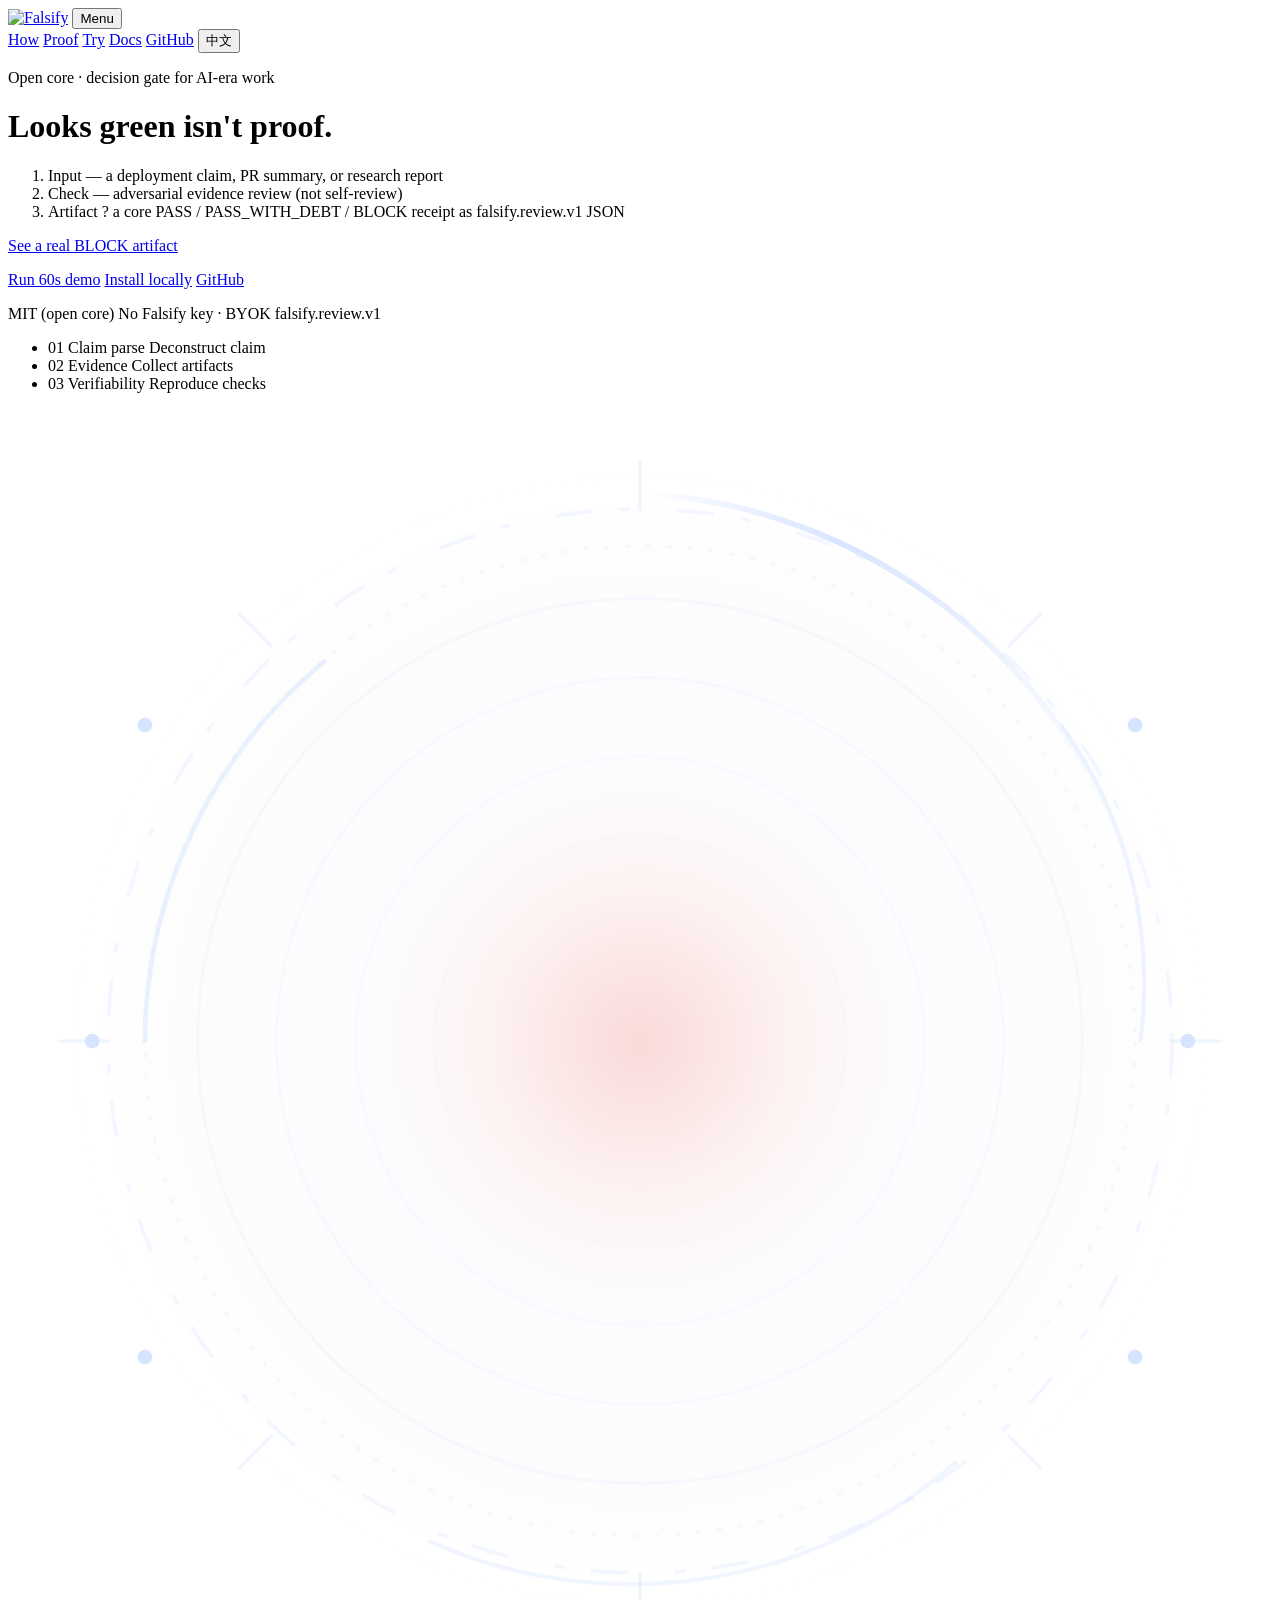
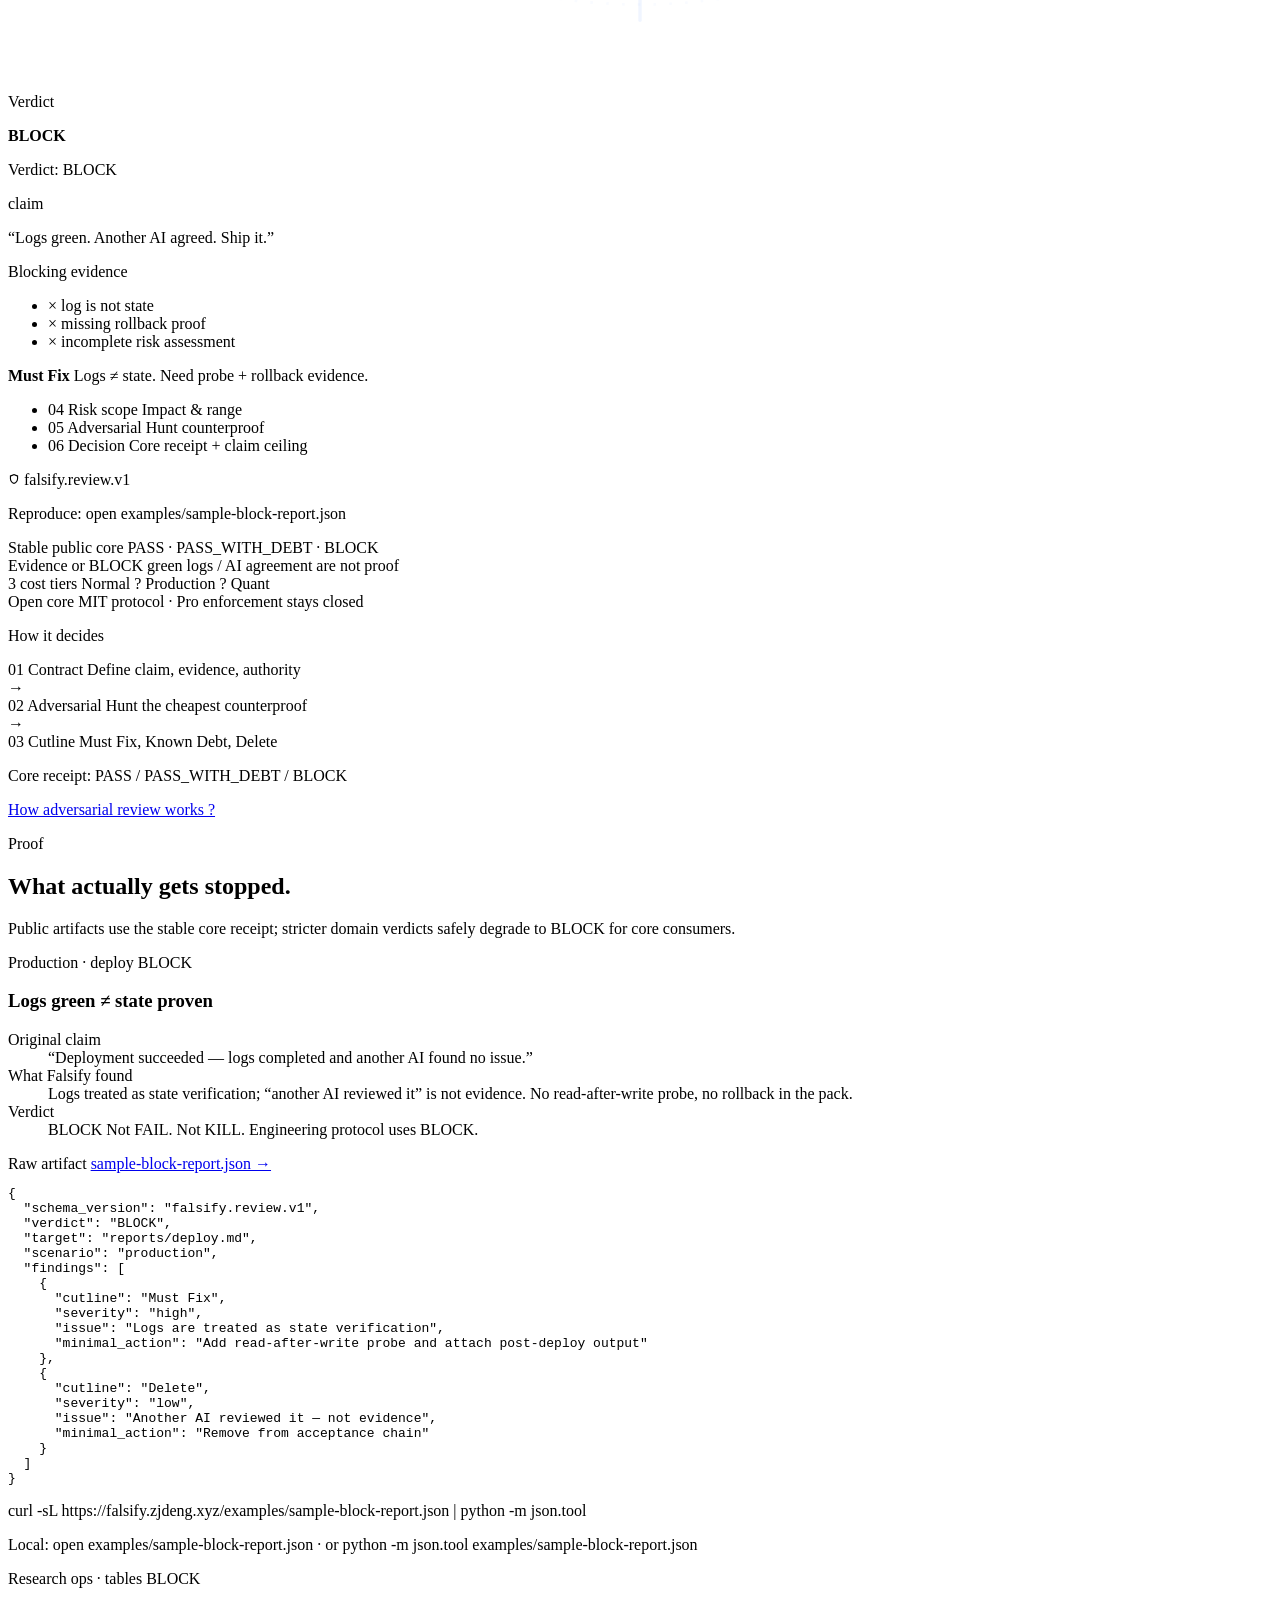
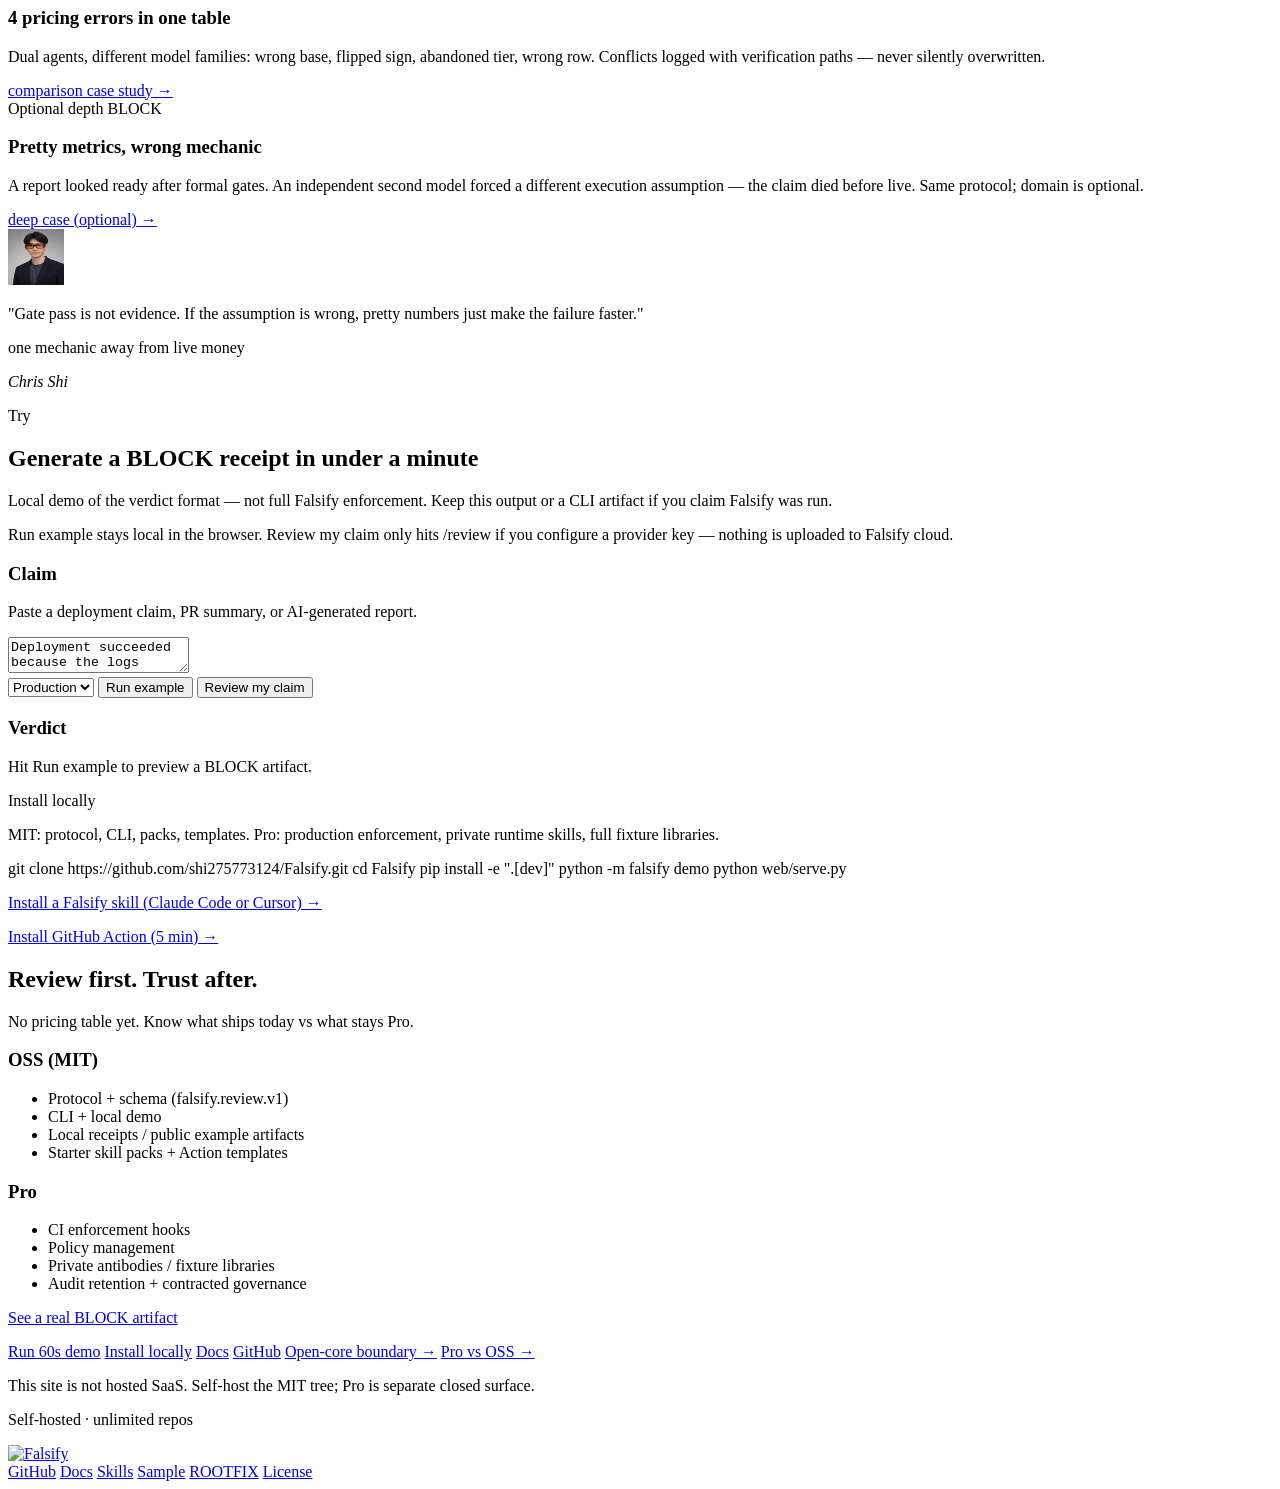
==== commit d1b96b72: "docs(web): land homepage copy, brand assets, and product docs surface Ship the working-tree product " ====
--- a/web/templates/home.html
+++ b/web/templates/home.html
@@ -1,20 +1,20 @@
 <!doctype html>
-<html lang="zh-CN">
+<html lang="en">
 <head>
 <meta charset="utf-8">
 <meta name="viewport" content="width=device-width,initial-scale=1">
-<title>Falsify — 假绿全过，真钱只差一步</title>
-<meta name="description" content="跨厂商对抗审查 → exit code + PASS / PASS_WITH_DEBT / BLOCK。机器产物，不是 Sharpe 剧场。">
+<title>Falsify — adversarial sign-off for high-stakes AI decisions</title>
+<meta name="description" content="Falsify is a CLI-first, open-core decision gate for high-stakes AI claims. Public receipts use PASS, PASS_WITH_DEBT, or BLOCK; domain gates can add stricter verdicts and claim ceilings.">
 <link rel="icon" href="/static/favicon.svg" type="image/svg+xml">
 <link rel="icon" href="/static/favicon.ico" sizes="32x32">
-<meta property="og:title" content="Falsify — 假绿全过，真钱只差一步">
-<meta property="og:description" content="跨厂商对抗审查 → exit code + PASS / PASS_WITH_DEBT / BLOCK。机器产物，不是 Sharpe 剧场。">
+<meta property="og:title" content="Falsify — Looks green isn't proof.">
+<meta property="og:description" content="Adversarial sign-off for deploys, PRs, research, and agent claims. Open core: protocol MIT; production enforcement stays Pro.">
 <meta property="og:image" content="https://falsify.zjdeng.xyz/static/img/og-share.png">
 <meta property="og:url" content="https://falsify.zjdeng.xyz/">
 <meta property="og:type" content="website">
 <meta name="twitter:card" content="summary_large_image">
-<meta name="twitter:title" content="Falsify — 假绿全过，真钱只差一步">
-<meta name="twitter:description" content="exit code + PASS / PASS_WITH_DEBT / BLOCK — machine artifact, not Sharpe theater.">
+<meta name="twitter:title" content="Falsify — Looks green isn't proof.">
+<meta name="twitter:description" content="Review first. Trust after. CLI-first evidence gates and reproducible receipts.">
 <meta name="twitter:image" content="https://falsify.zjdeng.xyz/static/img/og-share.png">
 <link rel="preconnect" href="https://fonts.googleapis.com">
 <link rel="preconnect" href="https://fonts.gstatic.com" crossorigin>
@@ -23,19 +23,19 @@
 <link rel="stylesheet" href="/static/css/home.css">
 </head>
 <body>
+<!-- LEGACY homepage stack. Production is design/falsify-flow-candidate at /. See web/LEGACY_HOMEPAGE.md -->
+
 <nav class="nav">
   <div class="wrap nav-wrap">
-    <a class="brand" href="#top">Falsify</a>
+    <a class="brand" href="#top" aria-label="Falsify home"><img class="brand-logo" src="/static/img/falsify-logo-dark.png" width="283" height="65" alt="Falsify"></a>
     <button class="nav-toggle" id="nav-toggle" type="button" aria-expanded="false" aria-controls="nav-links" data-i18n="nav_menu">Menu</button>
     <div class="links" id="nav-links">
-      <a href="#how" data-i18n="nav_how">如何裁决</a>
-      <a href="#proof" data-i18n="nav_proof">证据</a>
-      <a href="#cases" data-i18n="nav_cases">案例</a>
-      <a href="#try" data-i18n="nav_try">试用</a>
+      <a href="#how" data-i18n="nav_how">How</a>
+      <a href="#proof" data-i18n="nav_proof">Proof</a>
+      <a href="#try" data-i18n="nav_try">Try</a>
       <a href="/docs/" data-i18n="nav_docs">Docs</a>
-      <a href="/docs/17-skills.md" data-i18n="nav_skills">Skills</a>
       <a href="https://github.com/shi275773124/Falsify" rel="noopener noreferrer">GitHub</a>
-      <button class="lang-btn" id="lang-btn" type="button">EN</button>
+      <button class="lang-btn" id="lang-btn" type="button">中文</button>
     </div>
   </div>
 </nav>
@@ -72,20 +72,16 @@
     independent final judgment
     Self-review is not independent review.
     Real backend, not fake analysis.
-    Upgrade trigger:
-    升级触发：
     Cutline-only ≠ full Falsify
     只有 Cutline ≠ 完整 Falsify
-    差一个机制就要上实盘
     非完整 Falsify
+    3 protocol verdicts
     MIT (core)
     MIT（核心）
-    3 protocol verdicts
-    Self-hosted · unlimited repos
-    自托管 · 仓库不限
+    hosted policy enforcement
     托管策略
-    hosted policy enforcement
     one mechanic away from live money
+    差一个机制就要上实盘
   </div>
   <img class="hero-check-img" src="/static/img/hero-block-check.png" width="420" height="260" alt="Falsify BLOCK review" data-i18n-alt="hero_img_alt">
 </div>
@@ -93,55 +89,177 @@
 <header class="hero" id="top">
   <div class="hero-inner">
     <div class="hero-copy">
-      <p class="eyebrow" data-i18n="hero_eyebrow">证据门 · 量化 · 生产 · AI 判断</p>
-      <h1 data-i18n="h1">假绿全过，真钱只差一步。</h1>
-      <p class="sub" data-i18n="hero_sub">自己审自己看不见盲区。跨厂商对抗审查 → exit code + PASS / PASS_WITH_DEBT / BLOCK — 机器产物，不是 Sharpe 剧场。</p>
-      <div class="actions">
-        <a class="btn primary" href="/docs/17-skills.md" data-i18n="btn_install_skill">Install skill</a>
-        <a class="btn ghost" href="#try" data-i18n="btn_run_sample_hero">Run sample</a>
-      </div>
+      <p class="eyebrow" data-i18n="hero_eyebrow">Open core · decision gate for AI-era work</p>
+      <h1 class="hero-title" data-i18n="h1">Looks green isn't proof.</h1>
+      <ol class="hero-flow" aria-label="How Falsify works">
+        <li><span class="hero-flow-k" data-i18n="hero_step_1_k">Input</span><span data-i18n="hero_step_1"> — a deployment claim, PR summary, or research report</span></li>
+        <li><span class="hero-flow-k" data-i18n="hero_step_2_k">Check</span><span data-i18n="hero_step_2"> — adversarial evidence review (not self-review)</span></li>
+        <li><span class="hero-flow-k" data-i18n="hero_step_3_k">Artifact</span><span data-i18n="hero_step_3"> ? a core PASS / PASS_WITH_DEBT / BLOCK receipt as falsify.review.v1 JSON</span></li>
+      </ol>
+      <div class="actions hero-actions">
+        <a class="btn primary" href="#proof" data-i18n="btn_run_sample_hero">See a real BLOCK artifact</a>
+      </div>
+      <p class="hero-secondary-links">
+        <a href="#try" data-i18n="btn_try_demo">Run 60s demo</a>
+        <a href="/docs/17-skills.md" data-i18n="btn_install_skill">Install locally</a>
+        <a href="https://github.com/shi275773124/Falsify" rel="noopener noreferrer" data-i18n="trust_band_github">GitHub</a>
+      </p>
       <div class="hero-trust" aria-label="Trust signals">
-        <a class="trust-chip trust-link" href="https://github.com/shi275773124/Falsify" rel="noopener noreferrer">
-          <span data-i18n="trust_band_github">GitHub</span>
-        </a>
-        <span class="trust-chip trust-item" data-i18n="trust_mit">MIT (core)</span>
+        <span class="trust-chip trust-item" data-i18n="trust_mit">MIT (open core)</span>
         <span class="trust-chip trust-item" data-i18n="trust_byok">No Falsify key · BYOK</span>
         <span class="trust-chip trust-item" data-i18n="trust_schema">falsify.review.v1</span>
       </div>
     </div>
     <div class="hero-visual">
-      <div class="hero-scene" aria-label="Falsify skill attack and BLOCK verdict">
-        <svg class="hero-scene-geo" viewBox="0 0 480 520" aria-hidden="true" focusable="false">
-          <circle class="hero-geo-arc" cx="420" cy="72" r="88" fill="none" stroke="currentColor" stroke-width="1.5" stroke-dasharray="120 220" opacity="0.12"/>
-          <line class="hero-geo-line" x1="28" y1="420" x2="148" y2="340" stroke="currentColor" stroke-width="1" opacity="0.1"/>
-          <circle class="hero-geo-dot hero-geo-dot-a" cx="52" cy="248" r="3" fill="currentColor" opacity="0.1"/>
-          <circle class="hero-geo-dot hero-geo-dot-b" cx="68" cy="264" r="2" fill="currentColor" opacity="0.08"/>
-          <circle class="hero-geo-dot hero-geo-dot-c" cx="84" cy="252" r="2.5" fill="currentColor" opacity="0.09"/>
-        </svg>
-          <div class="hero-scene-frame">
-          <a class="hero-scene-skill-strip" href="/docs/17-skills.md" data-i18n-aria="hero_skill_strip_label" aria-label="Install Falsify skills — Claude Code or Cursor, BYOK">
-            <span data-i18n="hero_skill_install">Install skill</span>
-            <span class="hero-scene-sep" aria-hidden="true">·</span>
-            <span data-i18n="hero_skill_claude">Claude Code</span>
-            <span class="hero-scene-sep" aria-hidden="true">·</span>
-            <span data-i18n="hero_skill_cursor">Cursor</span>
-            <span class="hero-scene-sep" aria-hidden="true">·</span>
-            <span data-i18n="hero_skill_byok">BYOK</span>
-          </a>
+      <div class="hero-scene" aria-label="Falsify adjudication radar">
+        <article class="receipt radar" aria-label="Falsify review receipt">
+          <div class="radar-stage">
+            <ul class="radar-nodes radar-nodes-left" aria-label="Review stages left">
+              <li class="radar-node radar-node-01">
+                <div class="radar-node-copy">
+                  <span class="radar-node-n">01</span>
+                  <span class="radar-node-t" data-i18n="radar_n1_t">Claim parse</span>
+                  <span class="radar-node-s" data-i18n="radar_n1_s">Deconstruct claim</span>
+                </div>
+                <span class="radar-node-dot" aria-hidden="true"></span>
+              </li>
+              <li class="radar-node radar-node-02">
+                <div class="radar-node-copy">
+                  <span class="radar-node-n">02</span>
+                  <span class="radar-node-t" data-i18n="radar_n2_t">Evidence</span>
+                  <span class="radar-node-s" data-i18n="radar_n2_s">Collect artifacts</span>
+                </div>
+                <span class="radar-node-dot" aria-hidden="true"></span>
+              </li>
+              <li class="radar-node radar-node-03">
+                <div class="radar-node-copy">
+                  <span class="radar-node-n">03</span>
+                  <span class="radar-node-t" data-i18n="radar_n3_t">Verifiability</span>
+                  <span class="radar-node-s" data-i18n="radar_n3_s">Reproduce checks</span>
+                </div>
+                <span class="radar-node-dot" aria-hidden="true"></span>
+              </li>
+            </ul>
+
+            <div class="radar-disk">
+              <svg class="radar-rings" viewBox="0 0 480 480" aria-hidden="true" focusable="false">
+                <defs>
+                  <radialGradient id="radarCoreGlow" cx="50%" cy="50%" r="50%">
+                    <stop offset="0%" stop-color="rgba(224,50,44,0.18)"/>
+                    <stop offset="28%" stop-color="rgba(224,50,44,0.06)"/>
+                    <stop offset="55%" stop-color="rgba(160,190,255,0.03)"/>
+                    <stop offset="100%" stop-color="rgba(0,0,0,0)"/>
+                  </radialGradient>
+                  <linearGradient id="radarArcHi" x1="0%" y1="0%" x2="100%" y2="0%">
+                    <stop offset="0%" stop-color="rgba(210,225,255,0)"/>
+                    <stop offset="40%" stop-color="rgba(210,225,255,0.85)"/>
+                    <stop offset="100%" stop-color="rgba(210,225,255,0)"/>
+                  </linearGradient>
+                </defs>
+                <circle cx="240" cy="240" r="210" fill="url(#radarCoreGlow)"/>
+                <!-- dense concentric HUD -->
+                <circle cx="240" cy="240" r="78" fill="none" stroke="rgba(200,220,255,0.07)" stroke-width="1"/>
+                <circle cx="240" cy="240" r="108" fill="none" stroke="rgba(200,220,255,0.09)" stroke-width="1"/>
+                <circle cx="240" cy="240" r="138" fill="none" stroke="rgba(200,220,255,0.11)" stroke-width="1"/>
+                <circle cx="240" cy="240" r="168" fill="none" stroke="rgba(200,220,255,0.14)" stroke-width="1.2"/>
+                <circle cx="240" cy="240" r="188" fill="none" stroke="rgba(200,220,255,0.16)" stroke-width="1.25" stroke-dasharray="2 6"/>
+                <circle class="radar-ring-spin" cx="240" cy="240" r="202" fill="none" stroke="rgba(200,220,255,0.22)" stroke-width="1.4" stroke-dasharray="14 10 4 18"/>
+                <circle cx="240" cy="240" r="214" fill="none" stroke="rgba(200,220,255,0.12)" stroke-width="1" stroke-dasharray="1 5"/>
+                <!-- bright arc segments -->
+                <path d="M 240 32 A 208 208 0 0 1 428 180" fill="none" stroke="url(#radarArcHi)" stroke-width="2.2" stroke-linecap="round"/>
+                <path d="M 52 240 A 188 188 0 0 1 120 96" fill="none" stroke="rgba(210,225,255,0.45)" stroke-width="1.8" stroke-linecap="round"/>
+                <path d="M 360 400 A 188 188 0 0 1 160 430" fill="none" stroke="rgba(210,225,255,0.32)" stroke-width="1.6" stroke-linecap="round"/>
+                <path d="M 400 120 A 168 168 0 0 1 430 240" fill="none" stroke="rgba(210,225,255,0.38)" stroke-width="1.5" stroke-linecap="round"/>
+                <!-- ticks -->
+                <g stroke="rgba(200,220,255,0.28)" stroke-width="1.3" stroke-linecap="round">
+                  <line x1="240" y1="20" x2="240" y2="38"/>
+                  <line x1="240" y1="442" x2="240" y2="460"/>
+                  <line x1="20" y1="240" x2="38" y2="240"/>
+                  <line x1="442" y1="240" x2="460" y2="240"/>
+                  <line x1="88" y1="78" x2="100" y2="90"/>
+                  <line x1="392" y1="78" x2="380" y2="90"/>
+                  <line x1="88" y1="402" x2="100" y2="390"/>
+                  <line x1="392" y1="402" x2="380" y2="390"/>
+                </g>
+                <!-- node anchors on ring -->
+                <g fill="rgba(210,225,255,0.9)">
+                  <circle cx="52" cy="120" r="2.8"/>
+                  <circle cx="32" cy="240" r="2.8"/>
+                  <circle cx="52" cy="360" r="2.8"/>
+                  <circle cx="428" cy="120" r="2.8"/>
+                  <circle cx="448" cy="240" r="2.8"/>
+                  <circle cx="428" cy="360" r="2.8"/>
+                </g>
+              </svg>
+
+              <div class="radar-core">
+                <p class="radar-kicker" data-i18n="radar_kicker">Verdict</p>
+                <strong class="receipt-verdict">BLOCK</strong>
+                <p class="radar-status" data-i18n="radar_status">Verdict: BLOCK</p>
+                <p class="radar-claim-label" data-i18n="receipt_claim_label">claim</p>
+                <p class="radar-claim" data-i18n="hero_claim">“Logs green. Another AI agreed. Ship it.”</p>
+                <p class="radar-evidence-label" data-i18n="radar_evidence_label">Blocking evidence</p>
+                <ul class="receipt-evidence">
+                  <li data-i18n="receipt_e1">× log is not state</li>
+                  <li data-i18n="receipt_e2">× missing rollback proof</li>
+                  <li data-i18n="receipt_e3">× incomplete risk assessment</li>
+                </ul>
+                <p class="radar-mustfix"><strong data-i18n="preview_must_fix">Must Fix</strong> <span data-i18n="preview_issue">Logs ≠ state. Need probe + rollback evidence.</span></p>
+              </div>
+            </div>
+
+            <ul class="radar-nodes radar-nodes-right" aria-label="Review stages right">
+              <li class="radar-node radar-node-04">
+                <span class="radar-node-dot" aria-hidden="true"></span>
+                <div class="radar-node-copy">
+                  <span class="radar-node-n">04</span>
+                  <span class="radar-node-t" data-i18n="radar_n4_t">Risk scope</span>
+                  <span class="radar-node-s" data-i18n="radar_n4_s">Impact &amp; range</span>
+                </div>
+              </li>
+              <li class="radar-node radar-node-05">
+                <span class="radar-node-dot" aria-hidden="true"></span>
+                <div class="radar-node-copy">
+                  <span class="radar-node-n">05</span>
+                  <span class="radar-node-t" data-i18n="radar_n5_t">Adversarial</span>
+                  <span class="radar-node-s" data-i18n="radar_n5_s">Hunt counterproof</span>
+                </div>
+              </li>
+              <li class="radar-node radar-node-06">
+                <span class="radar-node-dot" aria-hidden="true"></span>
+                <div class="radar-node-copy">
+                  <span class="radar-node-n">06</span>
+                  <span class="radar-node-t" data-i18n="radar_n6_t">Decision</span>
+                  <span class="radar-node-s" data-i18n="radar_n6_s">Core receipt + claim ceiling</span>
+                </div>
+              </li>
+            </ul>
+
+            <div class="radar-footer">
+              <div class="radar-badge">
+                <svg class="radar-badge-icon" width="12" height="12" viewBox="0 0 16 16" aria-hidden="true">
+                  <path fill="currentColor" d="M8 1.2 2.5 3.4v4.1c0 3.4 2.3 5.9 5.5 7.3 3.2-1.4 5.5-3.9 5.5-7.3V3.4L8 1.2zm0 1.7 4 1.6v3c0 2.5-1.6 4.4-4 5.5-2.4-1.1-4-3-4-5.5v-3l4-1.6z"/>
+                </svg>
+                <span data-i18n="hero_scene_meta">falsify.review.v1</span>
+              </div>
+              <p class="radar-repro" data-i18n="radar_repro">Reproduce: open examples/sample-block-report.json</p>
+            </div>
+          </div>
+        </article>
+        <!-- legacy hooks for tests / hidden compat -->
+        <div class="hero-scene-frame hero-scene-legacy" hidden aria-hidden="true">
+          <div class="hero-scene-skill-strip" data-i18n-aria="hero_skill_strip_label"></div>
           <div class="hero-scene-body">
-            <p class="hero-scene-claim" data-i18n="hero_claim">Sharpe 4.06 — strategy looks ready for shadow live</p>
-            <div class="hero-scene-must-fix preview-must-fix">
-              <strong data-i18n="preview_must_fix">Must Fix</strong>
-              <span data-i18n="preview_issue">Second AI reran a different rebalance mechanic; SR collapsed to ≈0.77</span>
-            </div>
+            <p class="hero-scene-claim" data-i18n="hero_claim"></p>
+            <div class="hero-scene-must-fix"><strong data-i18n="preview_must_fix"></strong><span data-i18n="preview_issue"></span></div>
             <strong class="hero-scene-verdict block-stamp verdict-block">BLOCK</strong>
           </div>
-          <ol class="hero-scene-loop product-loop product-loop-rail" aria-label="Product loop">
-            <li class="loop-dot" data-step="0"><span data-i18n="loop_submit">Submit</span></li>
-            <li class="loop-dot" data-step="1"><span data-i18n="loop_attack">Attack</span></li>
-            <li class="loop-dot" data-step="2"><span data-i18n="loop_cutline">Cutline</span></li>
-            <li class="loop-dot" data-step="3"><span data-i18n="loop_verdict">Verdict</span></li>
-            <li class="loop-dot" data-step="4"><span data-i18n="loop_artifact">Artifact</span></li>
+          <ol class="hero-scene-loop product-loop product-loop-rail">
+            <li class="loop-dot" data-step="0"></li>
+            <li class="loop-dot" data-step="1"></li>
+            <li class="loop-dot" data-step="2"></li>
+            <li class="loop-dot is-active" data-step="3"></li>
+            <li class="loop-dot" data-step="4"></li>
           </ol>
         </div>
       </div>
@@ -153,17 +271,16 @@
             <span class="gate-live status-dot" role="status" data-i18n="gate_live">LIVE EVIDENCE GATE</span>
           </div>
           <div class="gate-stages">
-            <div class="gate-stage"><span class="gate-label" data-i18n="gate_frame">Frame</span><span class="gate-map">Frame Audit</span><span class="gate-val" data-i18n="gate_pass">PASS</span><span class="compat-zh">框架审计</span></div>
+            <div class="gate-stage"><span class="gate-label" data-i18n="gate_frame">Frame</span><span class="gate-map">Frame Audit</span><span class="gate-val" data-i18n="gate_pass">PASS</span></div>
             <div class="gate-stage"><span class="gate-label" data-i18n="gate_adv">Adversarial</span><span class="gate-map">Adversarial Review</span><span class="gate-val" data-i18n="gate_pass">PASS</span></div>
             <div class="gate-stage"><span class="gate-label" data-i18n="gate_cut">Cutline</span><span class="gate-val" data-i18n="gate_pass">PASS</span></div>
             <div class="gate-stage final"><span class="gate-label" data-i18n="gate_verdict">Verdict</span><span class="gate-val block-stamp">BLOCK</span></div>
           </div>
-          <div class="gate-body"></div>
-          <p class="preview-title" data-i18n="preview_title">6/7 gates PASS — ready for shadow live.</p>
+          <p class="preview-title" data-i18n="preview_title">Logs green. Second model agreed. Ready to ship?</p>
           <div class="preview-must-fix">
             <strong data-i18n="preview_must_fix">Must Fix</strong>
-            <span data-i18n="preview_issue">Second AI reran a different rebalance mechanic; SR collapsed to ≈0.77</span>
-            <span class="preview-action" data-i18n="preview_action">Minimal action: Mechanic ground-truth vs live journal</span>
+            <span data-i18n="preview_issue">Logs are not state proof; no read-after-write probe or rollback evidence</span>
+            <span class="preview-action" data-i18n="preview_action">Minimal action: attach post-deploy probe + rollback command</span>
           </div>
         </div>
       </div>
@@ -171,58 +288,56 @@
   </div>
 </header>
 
-<section class="proof-strip" aria-label="Proof chips">
-  <div class="wrap">
-    <div class="proof-stats">
-      <div class="proof-item">
-        <div class="proof-val" data-i18n="ev1_val">exit code</div>
-        <div class="proof-lbl" data-i18n="ev1_lbl">0 PASS · 1 debt · 2 BLOCK</div>
-      </div>
-      <div class="proof-item">
-        <div class="proof-val" data-i18n="ev2_val">3 种裁决</div>
-        <div class="proof-lbl" data-i18n="ev2_lbl">PASS / PASS_WITH_DEBT / BLOCK — 仅此三类</div>
-      </div>
-      <div class="proof-item">
-        <div class="proof-val" data-i18n="ev3_val">不是 Sharpe 剧场</div>
-        <div class="proof-lbl" data-i18n="ev3_lbl">关过了 ≠ 证据 · 要 raw artifact</div>
-      </div>
-    </div>
-  </div>
-</section>
-
-<section class="why-now-strip" aria-label="Why now">
-  <div class="wrap">
-    <p class="why-now-line"><span class="why-now-tag" data-i18n="why_now_tag">为何现在</span> <span data-i18n="why_now">本页曾 Self-Falsify BLOCK（Sharpe hero 叙事）— 我们按协议改了 copy。不卖未过闸的故事。</span></p>
+<section class="s signal-bar" aria-label="Key signals">
+  <div class="wrap signal-grid">
+    <div class="signal-item">
+      <span class="signal-num" data-i18n="sig1_n">Stable public core</span>
+      <span class="signal-lbl" data-i18n="sig1_l">PASS · PASS_WITH_DEBT · BLOCK</span>
+    </div>
+    <div class="signal-item">
+      <span class="signal-num" data-i18n="sig2_n">Evidence or BLOCK</span>
+      <span class="signal-lbl" data-i18n="sig2_l">green logs / AI agreement are not proof</span>
+    </div>
+    <div class="signal-item">
+      <span class="signal-num" data-i18n="sig3_n">3 cost tiers</span>
+      <span class="signal-lbl" data-i18n="sig3_l">Normal ? Production ? Quant</span>
+    </div>
+    <div class="signal-item">
+      <span class="signal-num" data-i18n="sig4_n">Open core</span>
+      <span class="signal-lbl" data-i18n="sig4_l">MIT protocol · Pro enforcement stays closed</span>
+    </div>
   </div>
 </section>
 
 <section class="hero-layers section-flow" id="how">
   <div class="wrap layers-wrap">
-    <p class="section-label" data-i18n="how_label">How it decides</p>
-    <div class="layers-scroll-wrap">
-      <div class="layers-strip" role="list">
-        <article class="layer-chip" role="listitem">
-          <span class="layer-step-num" aria-hidden="true">01</span>
-          <span class="layer-tag" data-i18n="hero_layers_l1_tag">Frame</span>
-          <span class="layer-map-tag" data-i18n="hero_layers_l1_map">Frame Audit</span>
-        </article>
-        <span class="layer-sep" aria-hidden="true">→</span>
-        <article class="layer-chip" role="listitem">
-          <span class="layer-step-num" aria-hidden="true">02</span>
-          <span class="layer-tag" data-i18n="hero_layers_l2_tag">Adversarial</span>
-          <span class="layer-map-tag" data-i18n="hero_layers_l2_map">Adversarial Review</span>
-        </article>
-        <span class="layer-sep" aria-hidden="true">→</span>
-        <article class="layer-chip" role="listitem">
-          <span class="layer-step-num" aria-hidden="true">03</span>
-          <span class="layer-tag" data-i18n="hero_layers_l3_tag">Cutline</span>
-          <span class="layer-map-tag" data-i18n="hero_layers_l3_map">What must change now</span>
-        </article>
-      </div>
-    </div>
-    <p class="hero-layers-verdicts" data-i18n="hero_layers_verdicts">PASS / PASS_WITH_DEBT / BLOCK</p>
-    <p class="compat-copy">one mechanic away from live money 差一个机制就要上实盘</p>
-    <p class="how-docs"><a class="hero-docs-link" href="/docs/05-adversarial-review.md" data-i18n="hero_docs_link">How adversarial review works →</a></p>
+    <div class="how-clean">
+      <p class="section-label" data-i18n="how_label">How it decides</p>
+      <div class="layers-scroll-wrap">
+        <div class="layers-strip" role="list">
+          <article class="layer-chip" role="listitem">
+            <span class="layer-step-num" aria-hidden="true">01</span>
+            <span class="layer-tag" data-i18n="hero_layers_l1_tag">Contract</span>
+            <span class="layer-map-tag" data-i18n="hero_layers_l1_map">Define claim, evidence, authority</span>
+          </article>
+          <span class="layer-sep" aria-hidden="true">&rarr;</span>
+          <article class="layer-chip" role="listitem">
+            <span class="layer-step-num" aria-hidden="true">02</span>
+            <span class="layer-tag" data-i18n="hero_layers_l2_tag">Adversarial</span>
+            <span class="layer-map-tag" data-i18n="hero_layers_l2_map">Hunt the cheapest counterproof</span>
+          </article>
+          <span class="layer-sep" aria-hidden="true">&rarr;</span>
+          <article class="layer-chip" role="listitem">
+            <span class="layer-step-num" aria-hidden="true">03</span>
+            <span class="layer-tag" data-i18n="hero_layers_l3_tag">Cutline</span>
+            <span class="layer-map-tag" data-i18n="hero_layers_l3_map">Must Fix, Known Debt, Delete</span>
+          </article>
+        </div>
+      </div>
+      <p class="hero-layers-verdicts" data-i18n="hero_layers_verdicts">Core receipt: PASS / PASS_WITH_DEBT / BLOCK</p>
+      <p class="how-docs"><a class="hero-docs-link" href="/docs/05-adversarial-review.md" data-i18n="hero_docs_link">How adversarial review works ?</a></p>
+    </div>
+    <p class="compat-copy" hidden aria-hidden="true">one mechanic away from live money 差一个机制就要上实盘</p>
   </div>
 </section>
 
@@ -230,66 +345,92 @@
   <div class="wrap">
     <div class="section-head">
       <p class="section-label" data-i18n="proof_label">Proof</p>
-      <h2 data-i18n="proof_h2">Six gates passed. Still BLOCK.</h2>
-    </div>
-    <article class="case-card">
+      <h2 data-i18n="proof_h2">What actually gets stopped.</h2>
+      <p class="lead" data-i18n="proof_lead">Public artifacts use the stable core receipt; stricter domain verdicts safely degrade to BLOCK for core consumers.</p>
+    </div>
+
+    <article class="case-card case-card-primary">
       <div class="case-head">
-        <span class="case-domain" data-i18n="case1_domain">Strategy research</span>
+        <span class="case-domain" data-i18n="case1_domain">Production · deploy</span>
         <span class="badge BLOCK case-badge">BLOCK</span>
       </div>
-      <h3 class="case-title" data-i18n="case1_title">拦住：假 Sharpe — 虚构再平衡机制</h3>
-      <p class="case-finding" data-i18n="case1_finding">6/7 关 PASS 后，第二个 AI 换机制重跑 — SR 从 4.06 崩到 ≈0.77。过关不是证据。</p>
-      <a class="case-link" href="https://github.com/shi275773124/Falsify/blob/main/examples/real-cases/01-fictional-horizon-quant-audit.md" target="_blank" rel="noopener noreferrer" data-i18n="case1_link">01-fictional-horizon-quant-audit.md →</a>
+      <h3 class="case-title" data-i18n="case1_title">Logs green ≠ state proven</h3>
+      <dl class="case-proof-grid">
+        <div>
+          <dt data-i18n="case_claim_label">Original claim</dt>
+          <dd data-i18n="case1_claim">“Deployment succeeded — logs completed and another AI found no issue.”</dd>
+        </div>
+        <div>
+          <dt data-i18n="case_found_label">What Falsify found</dt>
+          <dd data-i18n="case1_finding">Logs treated as state verification; “another AI reviewed it” is not evidence. No read-after-write probe, no rollback in the pack.</dd>
+        </div>
+        <div>
+          <dt data-i18n="case_verdict_label">Verdict</dt>
+          <dd><span class="badge BLOCK">BLOCK</span> <span class="case-verdict-note" data-i18n="case_verdict_note">Not FAIL. Not KILL. Engineering protocol uses BLOCK.</span></dd>
+        </div>
+      </dl>
+      <div class="artifact-panel">
+        <div class="artifact-panel-head">
+          <span data-i18n="case_artifact_label">Raw artifact</span>
+          <a class="case-link" href="/examples/sample-block-report.json" data-i18n="case1_link">sample-block-report.json →</a>
+        </div>
+        <pre class="artifact-json" id="proof-artifact-json" tabindex="0"><code>{
+  "schema_version": "falsify.review.v1",
+  "verdict": "BLOCK",
+  "target": "reports/deploy.md",
+  "scenario": "production",
+  "findings": [
+    {
+      "cutline": "Must Fix",
+      "severity": "high",
+      "issue": "Logs are treated as state verification",
+      "minimal_action": "Add read-after-write probe and attach post-deploy output"
+    },
+    {
+      "cutline": "Delete",
+      "severity": "low",
+      "issue": "Another AI reviewed it — not evidence",
+      "minimal_action": "Remove from acceptance chain"
+    }
+  ]
+}</code></pre>
+        <p class="case-repro" data-i18n="case1_repro">curl -sL https://falsify.zjdeng.xyz/examples/sample-block-report.json | python -m json.tool</p>
+        <p class="case-repro case-repro-local" data-i18n="case1_repro_local">Local: open examples/sample-block-report.json · or python -m json.tool examples/sample-block-report.json</p>
+      </div>
     </article>
+
+    <div class="cases-grid">
+      <article class="proof-side-card">
+        <div class="case-head">
+          <span class="case-domain" data-i18n="case2_domain">Research ops · tables</span>
+          <span class="badge BLOCK case-badge">BLOCK</span>
+        </div>
+        <h3 class="case-title" data-i18n="case2_title">4 pricing errors in one table</h3>
+        <p class="case-finding" data-i18n="case2_finding">Dual agents, different model families: wrong base, flipped sign, abandoned tier, wrong row. Conflicts logged with verification paths — never silently overwritten.</p>
+        <a class="text-link" href="https://github.com/shi275773124/Falsify/blob/main/examples/comparison-case-study/README.md" target="_blank" rel="noopener noreferrer" data-i18n="case2_link">comparison case study →</a>
+      </article>
+      <article class="proof-side-card">
+        <div class="case-head">
+          <span class="case-domain" data-i18n="case3_domain">Optional depth</span>
+          <span class="badge BLOCK case-badge">BLOCK</span>
+        </div>
+        <h3 class="case-title" data-i18n="case3_title">Pretty metrics, wrong mechanic</h3>
+        <p class="case-finding" data-i18n="case3_finding">A report looked ready after formal gates. An independent second model forced a different execution assumption — the claim died before live. Same protocol; domain is optional.</p>
+        <a class="text-link" href="https://github.com/shi275773124/Falsify/blob/main/examples/real-cases/01-fictional-horizon-quant-audit.md" target="_blank" rel="noopener noreferrer" data-i18n="case3_link">deep case (optional) →</a>
+      </article>
+    </div>
+
     <div class="proof-quote">
       <div class="quote-card">
         <div class="avatar" role="img" aria-label="Chris Shi">
           <img class="avatar-img" src="/assets/chris-shi-founder.png" alt="Chris Shi" width="56" height="56" loading="lazy" decoding="async">
         </div>
         <div class="quote-body">
-          <p data-i18n="quote_p">"Six gates passed. We were one mechanic away from live money — until the second run collapsed the Sharpe."</p>
-          <p class="compat-copy">差一个机制就要上实盘</p>
+          <p data-i18n="quote_p">"Gate pass is not evidence. If the assumption is wrong, pretty numbers just make the failure faster."</p>
+          <p class="compat-copy" data-i18n="compat_mechanic">one mechanic away from live money</p>
           <cite data-i18n="quote_cite">Chris Shi</cite>
         </div>
       </div>
-    </div>
-  </div>
-</section>
-
-<section class="s alt" id="cases">
-  <div class="wrap">
-    <div class="section-head">
-      <p class="section-label" data-i18n="cases_tag">案例</p>
-      <h2 data-i18n="cases_h2">真实拦住了什么</h2>
-    </div>
-    <div class="cases-grid">
-      <article class="case-card">
-        <div class="case-head">
-          <span class="case-domain" data-i18n="case1_domain">策略研究</span>
-          <span class="badge BLOCK case-badge">BLOCK</span>
-        </div>
-        <h3 class="case-title" data-i18n="case1_title">拦住：假 Sharpe — 虚构再平衡机制</h3>
-        <p class="case-finding" data-i18n="case1_finding">6/7 关 PASS 后，第二个 AI 换机制重跑 — SR 从 4.06 崩到 ≈0.77。过关不是证据。</p>
-        <a class="case-link" href="https://github.com/shi275773124/Falsify/blob/main/examples/real-cases/01-fictional-horizon-quant-audit.md" target="_blank" rel="noopener noreferrer" data-i18n="case1_link">01-fictional-horizon-quant-audit.md →</a>
-      </article>
-      <article class="case-card">
-        <div class="case-head">
-          <span class="case-domain" data-i18n="case2_domain">研究运维 · 费率表</span>
-          <span class="badge BLOCK case-badge">BLOCK</span>
-        </div>
-        <h3 class="case-title" data-i18n="case2_title">拦住：一张费率表四格全错</h3>
-        <p class="case-finding" data-i18n="case2_finding">每格无出处 — 基数错、符号反、行选错。不是算错一个数，是整张表不可信。</p>
-        <a class="case-link" href="https://github.com/shi275773124/Falsify/blob/main/examples/comparison-case-study/README.md" target="_blank" rel="noopener noreferrer" data-i18n="case2_link">横向对比案例 →</a>
-      </article>
-      <article class="case-card">
-        <div class="case-head">
-          <span class="case-domain" data-i18n="case3_domain">DevOps · 部署</span>
-          <span class="badge BLOCK case-badge">BLOCK</span>
-        </div>
-        <h3 class="case-title" data-i18n="case3_title">拦住：日志绿了，状态未证</h3>
-        <p class="case-finding" data-i18n="case3_finding">部署 log 当验收 — 缺 read-after-write 探针，验收链里没有 rollback 命令。</p>
-        <a class="case-link" href="https://github.com/shi275773124/Falsify/blob/main/examples/sample-block-report.json" target="_blank" rel="noopener noreferrer" data-i18n="case3_link">sample-block-report.json →</a>
-      </article>
     </div>
   </div>
 </section>
@@ -298,8 +439,9 @@
   <div class="wrap">
     <div class="section-head workbench-head">
       <p class="section-label" data-i18n="nav_try">Try</p>
-      <h2 data-i18n="workbench_h2">Try a verdict in minutes</h2>
-      <p class="lead workbench-note" data-i18n="workbench_scope">Verdict format demo — not full Falsify enforcement.</p>
+      <h2 data-i18n="workbench_h2">Generate a BLOCK receipt in under a minute</h2>
+      <p class="lead workbench-note" data-i18n="workbench_scope">Local demo of the verdict format — not full Falsify enforcement. Keep this output or a CLI artifact if you claim Falsify was run.</p>
+      <p class="workbench-privacy" data-i18n="workbench_privacy">Run example stays local in the browser. Review my claim only hits /review if you configure a provider key — nothing is uploaded to Falsify cloud.</p>
     </div>
     <div class="try-grid">
       <div class="workbench-panel">
@@ -315,59 +457,82 @@
                 <option value="research" data-i18n="scenario_research">Research</option>
                 <option value="production" selected data-i18n="scenario_production">Production</option>
               </select>
-              <button class="btn primary" type="button" id="btn-sample" data-i18n="btn_sample">Run sample</button>
-              <button class="btn ghost" type="button" id="b" data-i18n="btn_review">Quick review</button>
+              <button class="btn primary" type="button" id="btn-sample" data-i18n="btn_sample">Run example</button>
+              <button class="btn ghost" type="button" id="b" data-i18n="btn_review">Review my claim</button>
             </div>
           </div>
           <div class="panel result" id="out" aria-live="polite">
             <h3 data-i18n="output_h3">Verdict</h3>
-            <p data-i18n="output_p">Hit Run sample to preview the decision artifact.</p>
+            <p data-i18n="output_p">Hit Run example to preview a BLOCK artifact.</p>
           </div>
         </div>
       </div>
       <div class="try-terminal paper-surface">
-        <p class="terminal-label" data-i18n="start_h2">Install a workflow in 60 seconds.</p>
-        <p class="try-skills-note" data-i18n="try_skills_note">Four starter workflows: deployment claim, AI PR, research report, agent safety.</p>
+        <p class="terminal-label" data-i18n="start_h2">Install locally</p>
+        <p class="try-skills-note" data-i18n="try_skills_note">MIT: protocol, CLI, packs, templates. Pro: production enforcement, private runtime skills, full fixture libraries.</p>
         <div class="terminal">git clone https://github.com/shi275773124/Falsify.git
 cd Falsify
-cp -r skills/falsify-deployment-claim .cursor/skills/
-# Apply SKILL.md in Claude Code or Cursor · BYOK
-python falsify.py demo
+pip install -e ".[dev]"
+python -m falsify demo
 python web/serve.py</div>
         <p class="try-skills-note"><a class="text-link" href="/docs/17-skills.md" data-i18n="try_skills_link">Install a Falsify skill (Claude Code or Cursor) →</a></p>
-        <a class="btn ghost" href="/docs/14-github-action-install.md" data-i18n="docs_install">Install GitHub Action (5 min) →</a>
+        <a class="text-link" href="/docs/14-github-action-install.md" data-i18n="docs_install">Install GitHub Action (5 min) →</a>
       </div>
     </div>
   </div>
 </section>
 
-<section class="s final-cta">
+<section class="s final-cta" id="open-core">
   <div class="wrap cta-wrap">
-    <h2 data-i18n="cta_h2">Block weak evidence before it ships.</h2>
-    <div class="actions center">
-      <a class="btn primary" href="/docs/17-skills.md" data-i18n="btn_install_skill">Install skill</a>
-      <a class="btn ghost" href="#try" data-i18n="btn_run_sample_hero">Run sample</a>
-      <a class="btn ghost" href="/docs/14-github-action-install.md" data-i18n="btn_install">Install GitHub Action</a>
-      <a class="btn ghost" href="/docs/" data-i18n="nav_docs">Docs</a>
-      <a class="btn ghost" href="https://github.com/shi275773124/Falsify" rel="noopener noreferrer">GitHub</a>
-      <a class="text-link" href="mailto:chrisshi168@icloud.com?subject=Falsify%20Audit%20Sprint">Email</a>
-    </div>
+    <h2 data-i18n="cta_h2">Review first. Trust after.</h2>
+    <p class="lead cta-boundary" data-i18n="cta_boundary">No pricing table yet. Know what ships today vs what stays Pro.</p>
+    <div class="oss-pro-grid" aria-label="OSS vs Pro">
+      <div class="oss-pro-col">
+        <h3 data-i18n="oss_h">OSS (MIT)</h3>
+        <ul>
+          <li data-i18n="oss_1">Protocol + schema (falsify.review.v1)</li>
+          <li data-i18n="oss_2">CLI + local demo</li>
+          <li data-i18n="oss_3">Local receipts / public example artifacts</li>
+          <li data-i18n="oss_4">Starter skill packs + Action templates</li>
+        </ul>
+      </div>
+      <div class="oss-pro-col">
+        <h3 data-i18n="pro_h">Pro</h3>
+        <ul>
+          <li data-i18n="pro_1">CI enforcement hooks</li>
+          <li data-i18n="pro_2">Policy management</li>
+          <li data-i18n="pro_3">Private antibodies / fixture libraries</li>
+          <li data-i18n="pro_4">Audit retention + contracted governance</li>
+        </ul>
+      </div>
+    </div>
+    <div class="actions center cta-actions">
+      <a class="btn primary" href="#proof" data-i18n="btn_run_sample_hero">See a real BLOCK artifact</a>
+    </div>
+    <p class="cta-links">
+      <a href="#try" data-i18n="btn_try_demo">Run 60s demo</a>
+      <a href="/docs/17-skills.md" data-i18n="btn_install_skill">Install locally</a>
+      <a href="/docs/" data-i18n="nav_docs">Docs</a>
+      <a href="https://github.com/shi275773124/Falsify" rel="noopener noreferrer">GitHub</a>
+      <a href="/docs/12-open-core-boundary.md" data-i18n="licensing_link">Open-core boundary →</a>
+      <a href="/docs/18-pro-vs-oss.md" data-i18n="licensing_pro">Pro vs OSS →</a>
+    </p>
     <p class="footer-licensing" id="licensing">
-      <span data-i18n="licensing_p">MIT covers the protocol, CLI, JSON schema, workflow templates, and local artifacts. Team covers hosted policy enforcement, report retention, org rollout, and managed integrations — not a second copy of the OSS templates.</span>
-      <a href="/docs/12-open-core-boundary.md" data-i18n="licensing_link">View on GitHub →</a>
+      <span data-i18n="licensing_p">This site is not hosted SaaS. Self-host the MIT tree; Pro is separate closed surface.</span>
     </p>
-    <p class="compat-copy">Self-hosted · unlimited repos 自托管 · 仓库不限 托管策略 hosted policy enforcement</p>
+    <p class="compat-copy" data-i18n="compat_selfhost">Self-hosted · unlimited repos</p>
   </div>
 </section>
 
 <footer>
   <div class="wrap footer-wrap">
-    <div>Falsify</div>
+    <a class="brand" href="#top" aria-label="Falsify home"><img class="brand-logo" src="/static/img/falsify-logo-dark.png" width="283" height="65" alt="Falsify"></a>
     <div>
       <a href="https://github.com/shi275773124/Falsify" rel="noopener noreferrer">GitHub</a>
       <a href="/docs/" data-i18n="nav_docs">Docs</a>
       <a href="/docs/17-skills.md" data-i18n="nav_skills">Skills</a>
       <a href="/examples/sample-block-report.json">Sample</a>
+      <a href="/docs/ROOTFIX-architecture.md" data-i18n="nav_rootfix">ROOTFIX</a>
       <a href="https://github.com/shi275773124/Falsify/blob/main/LICENSE" rel="noopener noreferrer">License</a>
     </div>
   </div>
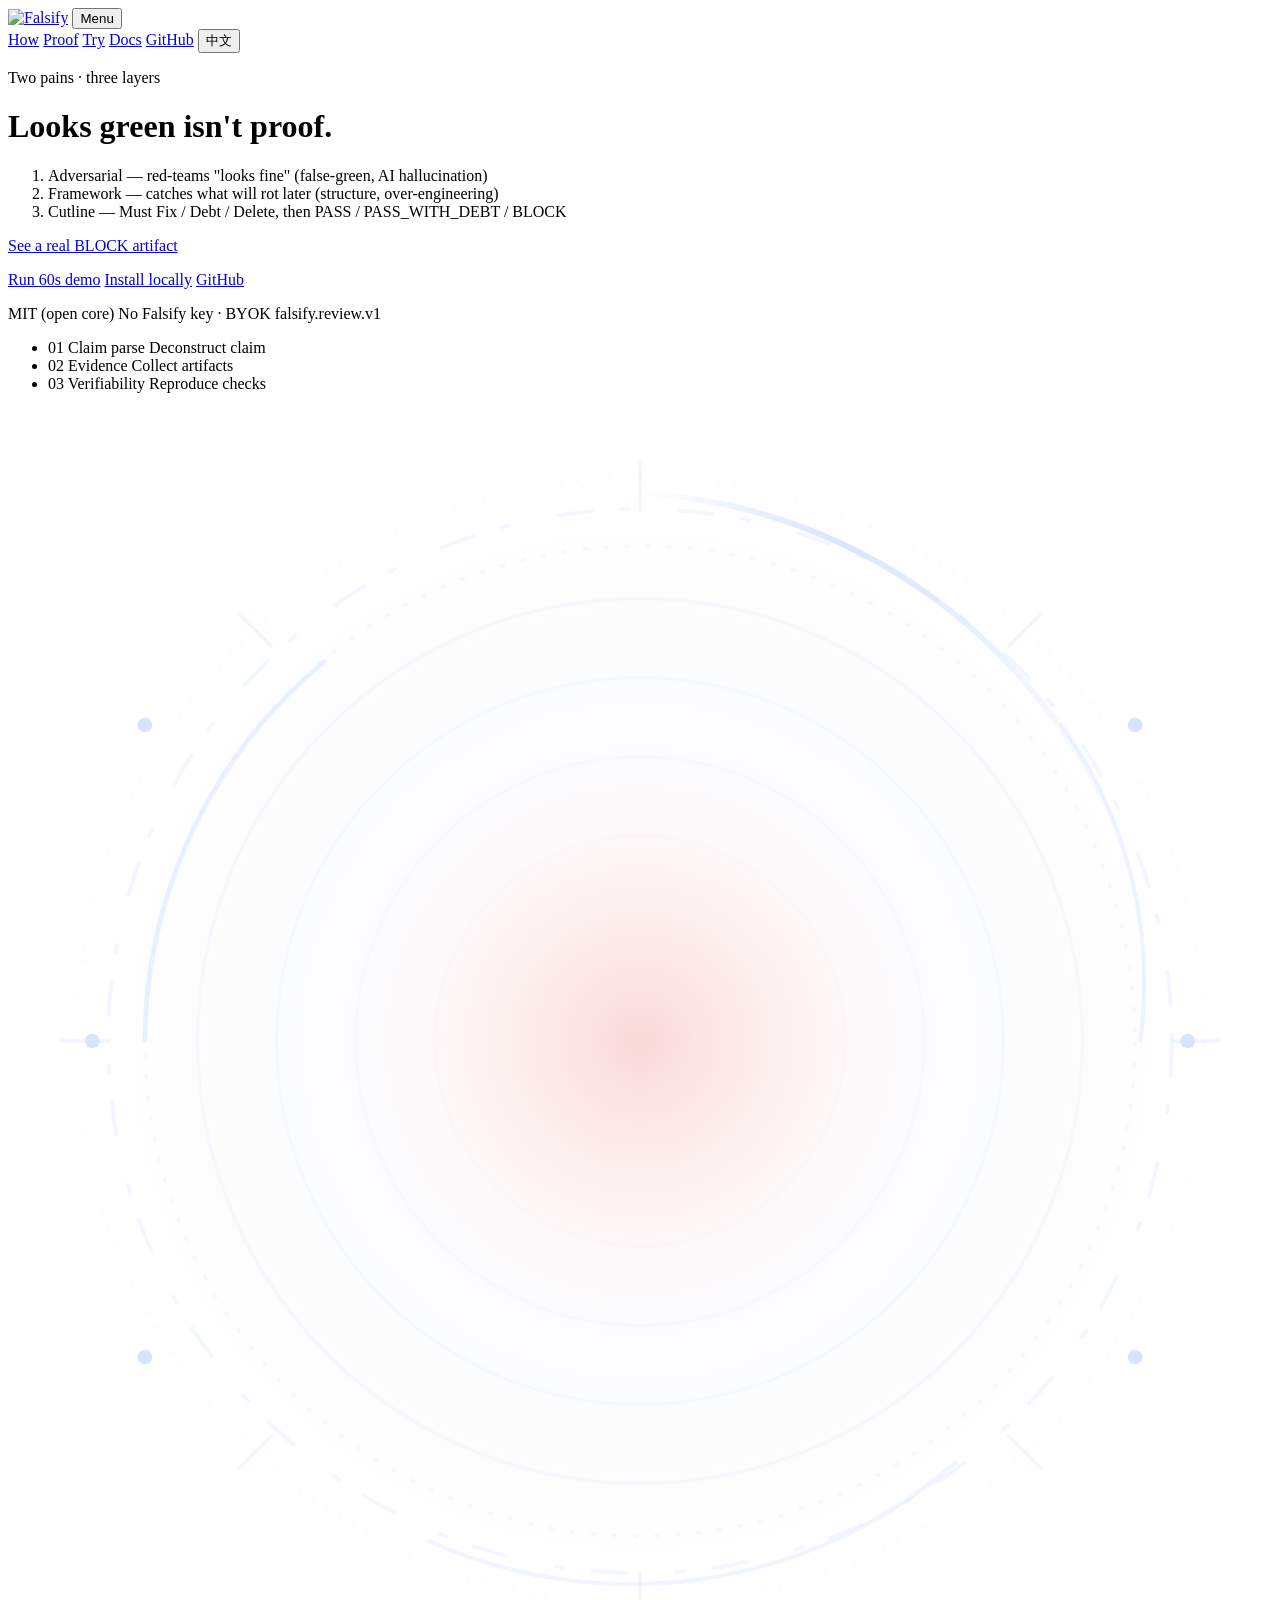
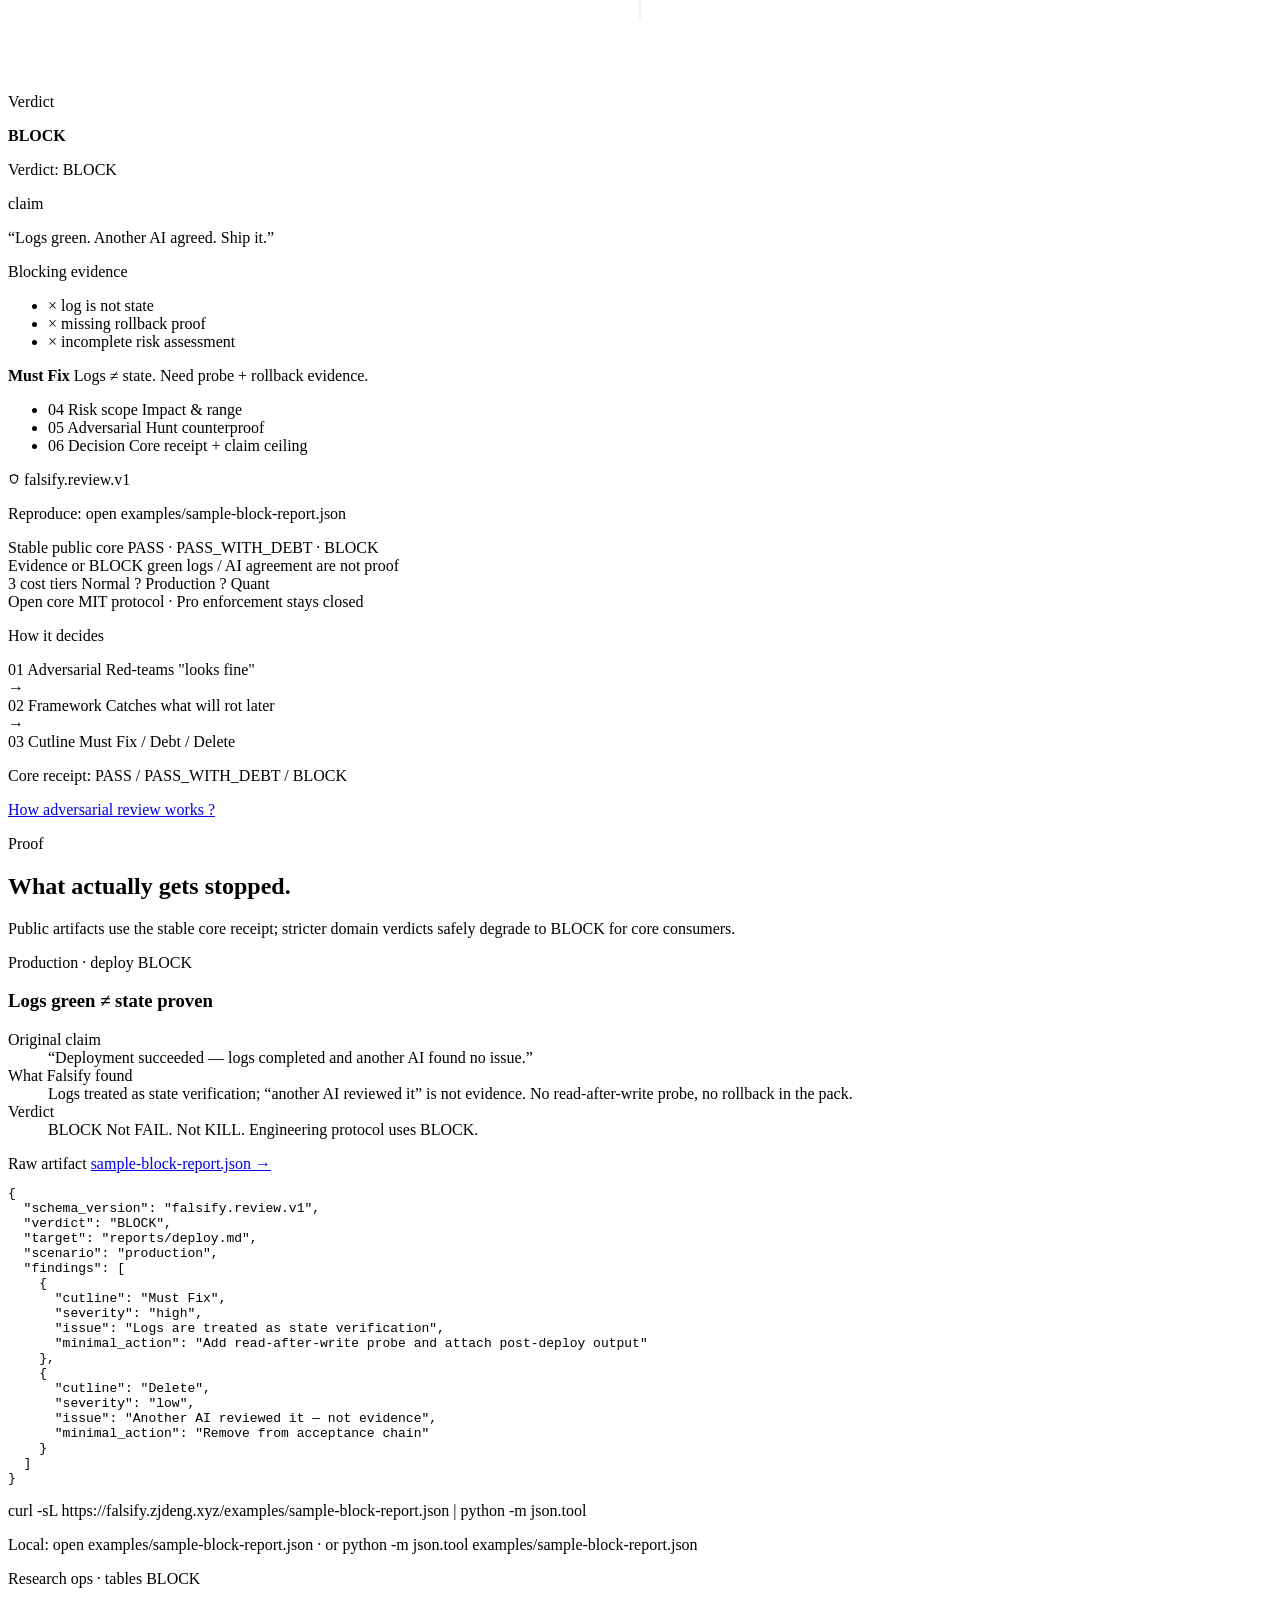
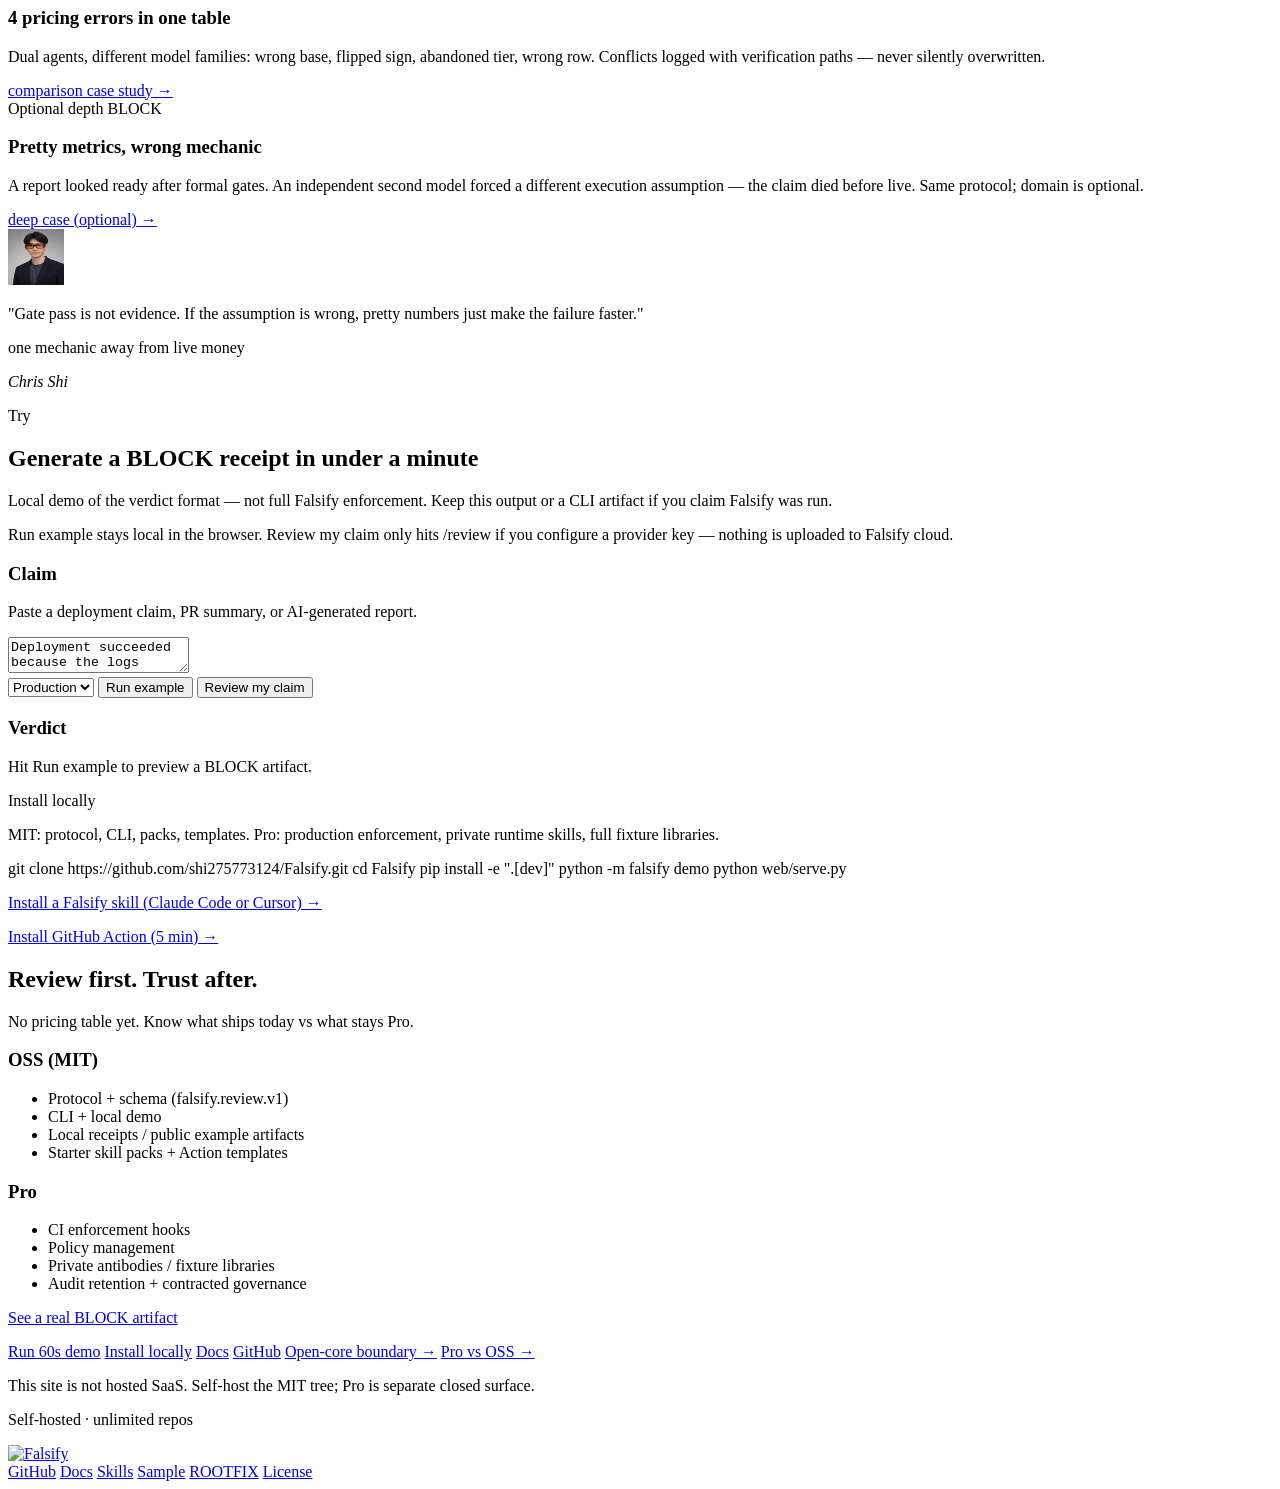
==== commit ffe50dbd: "feat(web): public narrative two-pains + hero pain/fix craft polish Ship homepage rewrite (two pains," ====
--- a/web/templates/home.html
+++ b/web/templates/home.html
@@ -3,18 +3,18 @@
 <head>
 <meta charset="utf-8">
 <meta name="viewport" content="width=device-width,initial-scale=1">
-<title>Falsify — adversarial sign-off for high-stakes AI decisions</title>
-<meta name="description" content="Falsify is a CLI-first, open-core decision gate for high-stakes AI claims. Public receipts use PASS, PASS_WITH_DEBT, or BLOCK; domain gates can add stricter verdicts and claim ceilings.">
+<title>Falsify — Looks green isn't proof.</title>
+<meta name="description" content="Looks green isn't proof. Adversarial review red-teams false-green; framework review + Cutline catch long-term rot. Review first. Trust after.">
 <link rel="icon" href="/static/favicon.svg" type="image/svg+xml">
 <link rel="icon" href="/static/favicon.ico" sizes="32x32">
 <meta property="og:title" content="Falsify — Looks green isn't proof.">
-<meta property="og:description" content="Adversarial sign-off for deploys, PRs, research, and agent claims. Open core: protocol MIT; production enforcement stays Pro.">
+<meta property="og:description" content="Two pains: AI false-green → adversarial review; long-term rot → framework + Cutline. Review first. Trust after. Sign-off only.">
 <meta property="og:image" content="https://falsify.zjdeng.xyz/static/img/og-share.png">
 <meta property="og:url" content="https://falsify.zjdeng.xyz/">
 <meta property="og:type" content="website">
 <meta name="twitter:card" content="summary_large_image">
 <meta name="twitter:title" content="Falsify — Looks green isn't proof.">
-<meta name="twitter:description" content="Review first. Trust after. CLI-first evidence gates and reproducible receipts.">
+<meta name="twitter:description" content="Review first. Trust after. Evidence first. Ship after. Adversarial · Framework · Cutline.">
 <meta name="twitter:image" content="https://falsify.zjdeng.xyz/static/img/og-share.png">
 <link rel="preconnect" href="https://fonts.googleapis.com">
 <link rel="preconnect" href="https://fonts.gstatic.com" crossorigin>
@@ -89,12 +89,12 @@
 <header class="hero" id="top">
   <div class="hero-inner">
     <div class="hero-copy">
-      <p class="eyebrow" data-i18n="hero_eyebrow">Open core · decision gate for AI-era work</p>
+      <p class="eyebrow" data-i18n="hero_eyebrow">Two pains · three layers</p>
       <h1 class="hero-title" data-i18n="h1">Looks green isn't proof.</h1>
       <ol class="hero-flow" aria-label="How Falsify works">
-        <li><span class="hero-flow-k" data-i18n="hero_step_1_k">Input</span><span data-i18n="hero_step_1"> — a deployment claim, PR summary, or research report</span></li>
-        <li><span class="hero-flow-k" data-i18n="hero_step_2_k">Check</span><span data-i18n="hero_step_2"> — adversarial evidence review (not self-review)</span></li>
-        <li><span class="hero-flow-k" data-i18n="hero_step_3_k">Artifact</span><span data-i18n="hero_step_3"> ? a core PASS / PASS_WITH_DEBT / BLOCK receipt as falsify.review.v1 JSON</span></li>
+        <li><span class="hero-flow-k" data-i18n="hero_step_1_k">Adversarial</span><span data-i18n="hero_step_1"> — red-teams "looks fine" (false-green, AI hallucination)</span></li>
+        <li><span class="hero-flow-k" data-i18n="hero_step_2_k">Framework</span><span data-i18n="hero_step_2"> — catches what will rot later (structure, over-engineering)</span></li>
+        <li><span class="hero-flow-k" data-i18n="hero_step_3_k">Cutline</span><span data-i18n="hero_step_3"> — Must Fix / Debt / Delete, then PASS / PASS_WITH_DEBT / BLOCK</span></li>
       </ol>
       <div class="actions hero-actions">
         <a class="btn primary" href="#proof" data-i18n="btn_run_sample_hero">See a real BLOCK artifact</a>
@@ -317,20 +317,20 @@
         <div class="layers-strip" role="list">
           <article class="layer-chip" role="listitem">
             <span class="layer-step-num" aria-hidden="true">01</span>
-            <span class="layer-tag" data-i18n="hero_layers_l1_tag">Contract</span>
-            <span class="layer-map-tag" data-i18n="hero_layers_l1_map">Define claim, evidence, authority</span>
+            <span class="layer-tag" data-i18n="hero_layers_l1_tag">Adversarial</span>
+            <span class="layer-map-tag" data-i18n="hero_layers_l1_map">Red-teams "looks fine"</span>
           </article>
           <span class="layer-sep" aria-hidden="true">&rarr;</span>
           <article class="layer-chip" role="listitem">
             <span class="layer-step-num" aria-hidden="true">02</span>
-            <span class="layer-tag" data-i18n="hero_layers_l2_tag">Adversarial</span>
-            <span class="layer-map-tag" data-i18n="hero_layers_l2_map">Hunt the cheapest counterproof</span>
+            <span class="layer-tag" data-i18n="hero_layers_l2_tag">Framework</span>
+            <span class="layer-map-tag" data-i18n="hero_layers_l2_map">Catches what will rot later</span>
           </article>
           <span class="layer-sep" aria-hidden="true">&rarr;</span>
           <article class="layer-chip" role="listitem">
             <span class="layer-step-num" aria-hidden="true">03</span>
             <span class="layer-tag" data-i18n="hero_layers_l3_tag">Cutline</span>
-            <span class="layer-map-tag" data-i18n="hero_layers_l3_map">Must Fix, Known Debt, Delete</span>
+            <span class="layer-map-tag" data-i18n="hero_layers_l3_map">Must Fix / Debt / Delete</span>
           </article>
         </div>
       </div>
